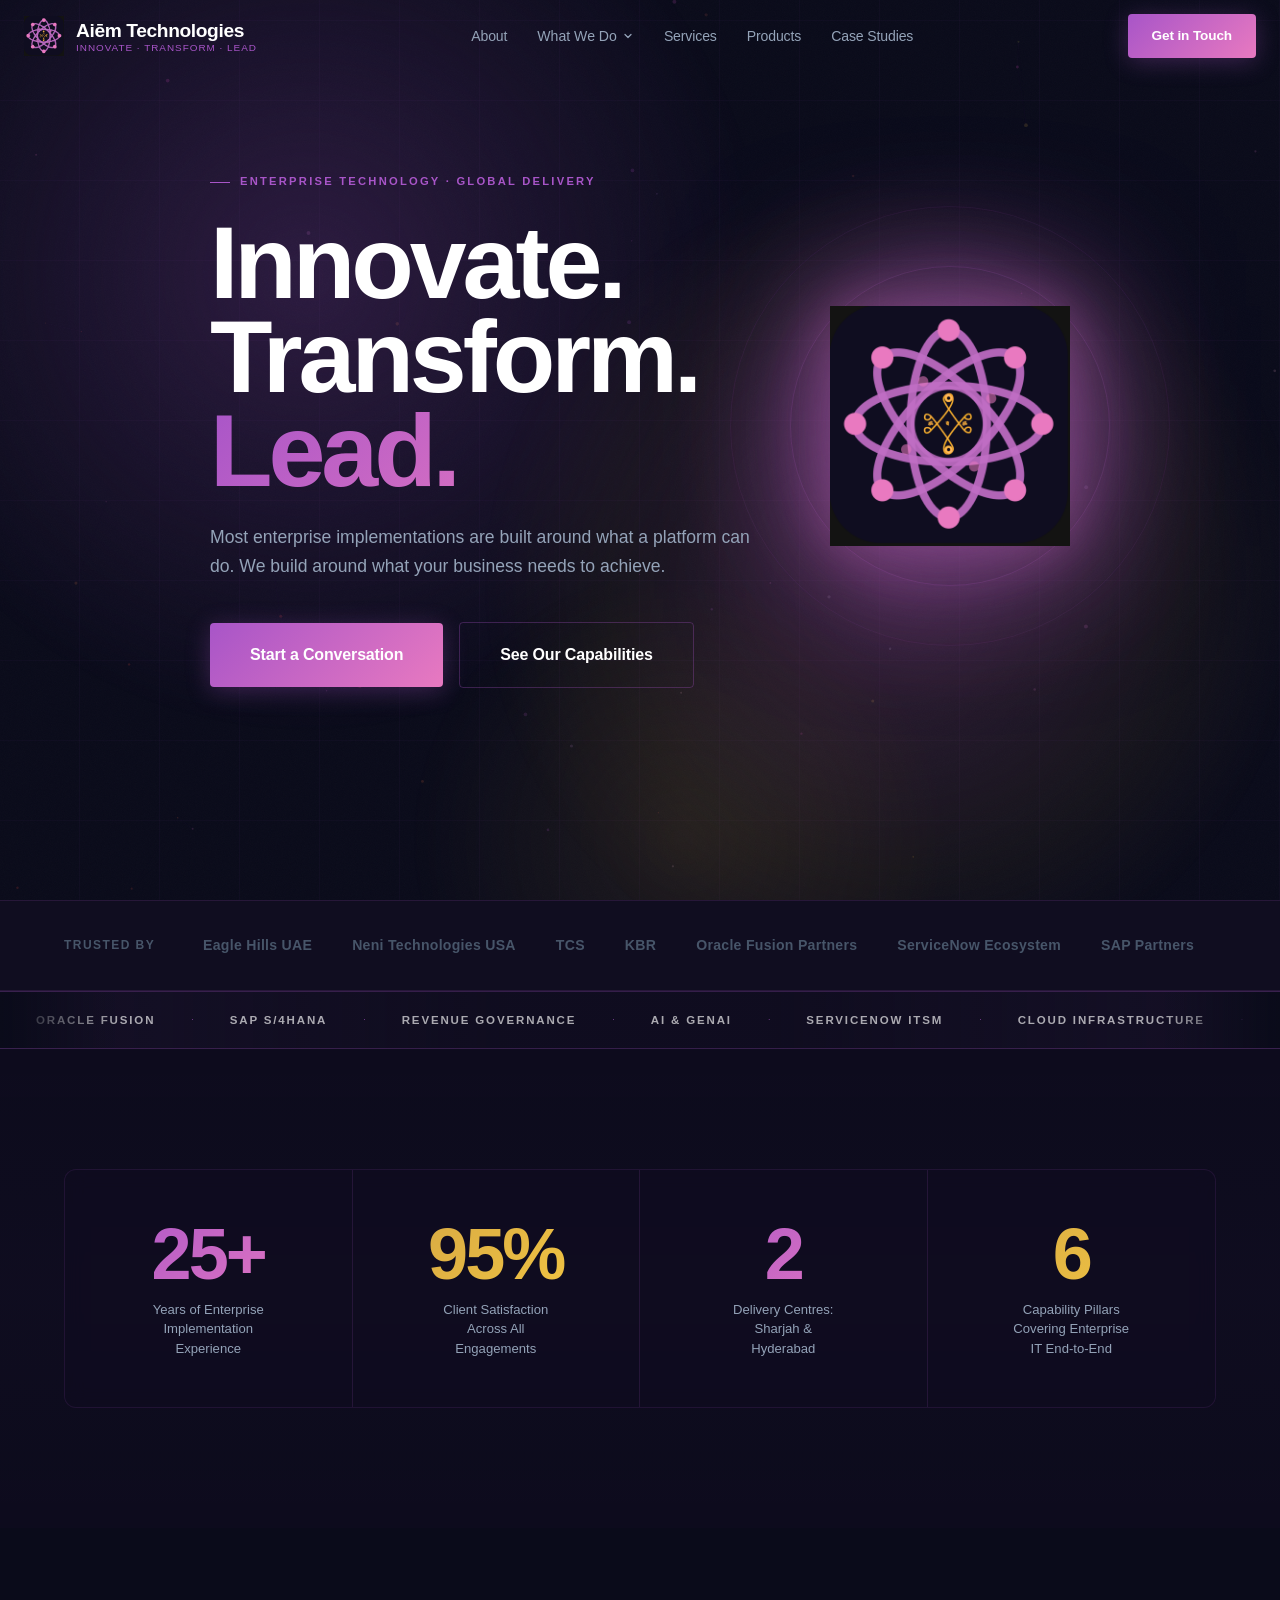
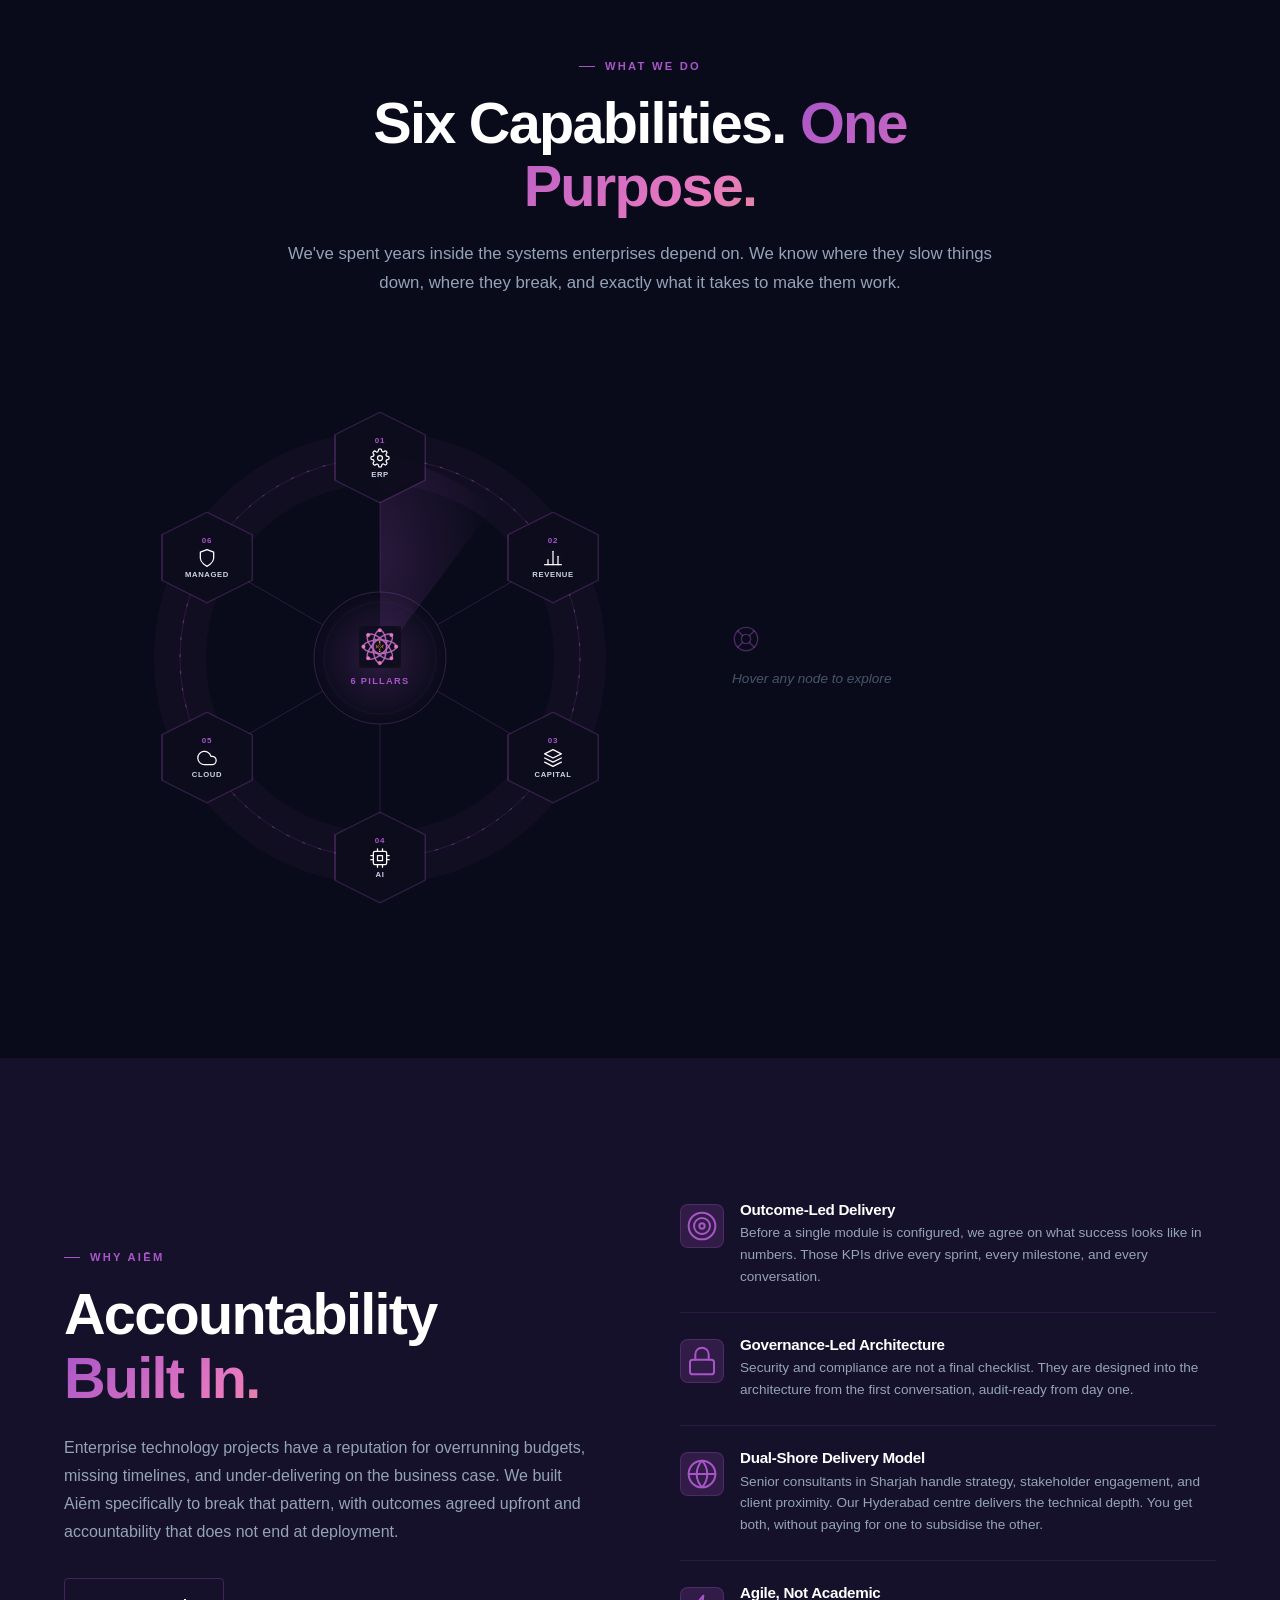
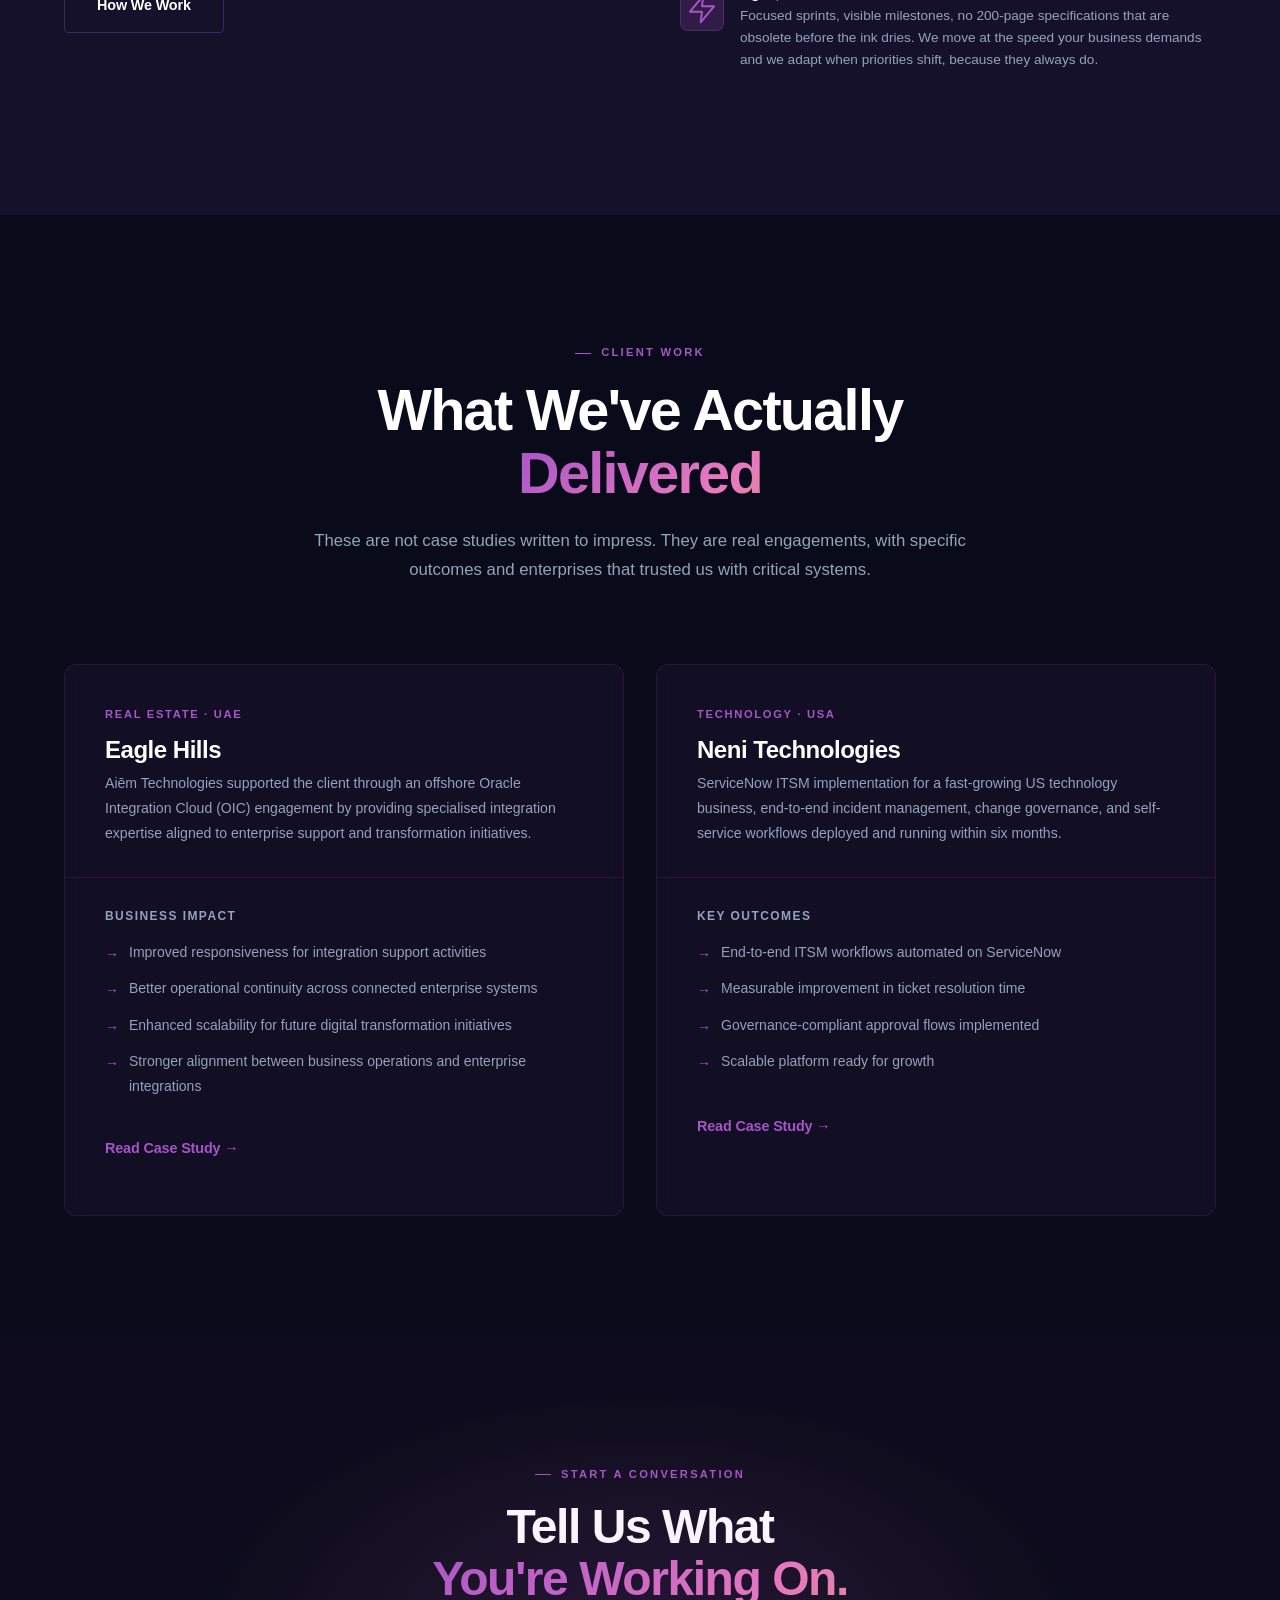
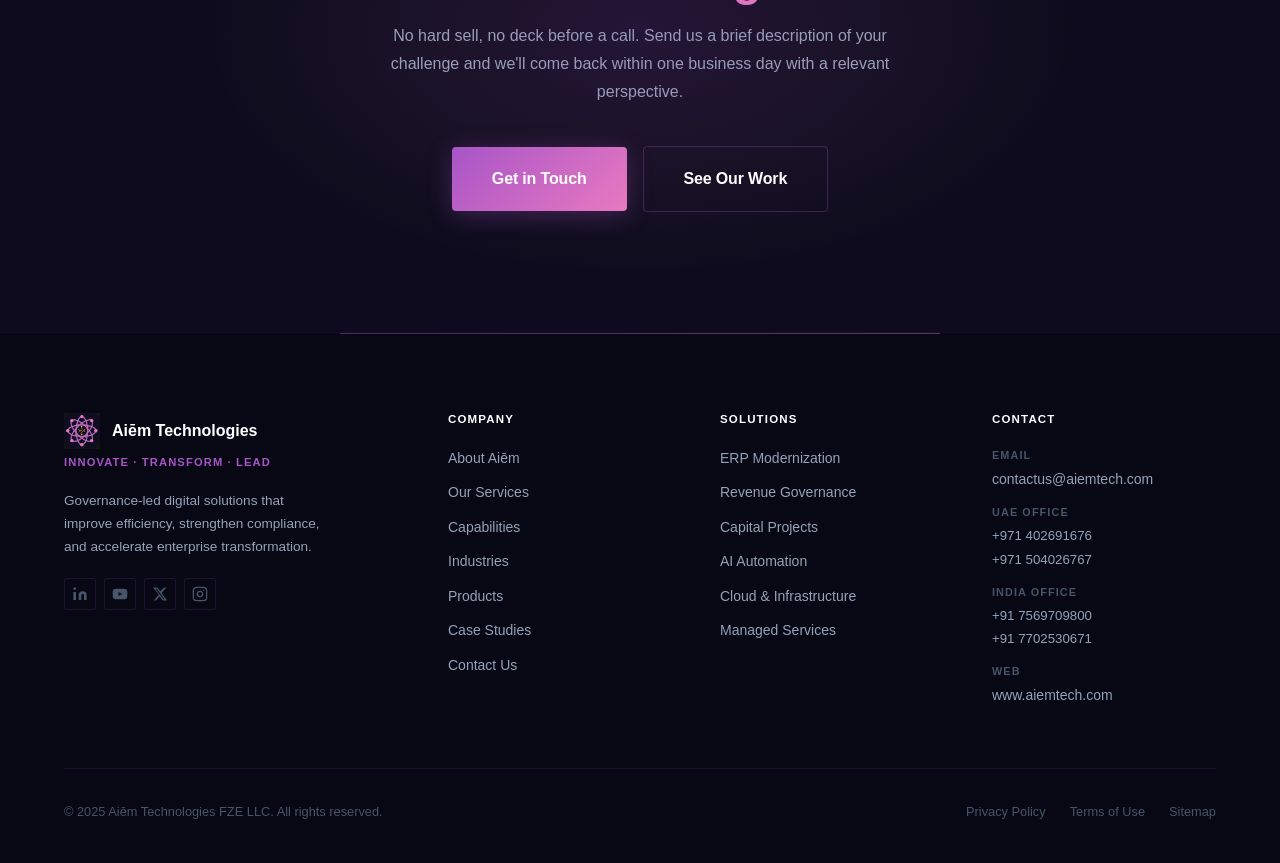
==== index.html @ cff170cf "Add TCS and KBR to Trusted By bar Co-Authored-By: Claude Sonnet 4.6 <noreply@anthropic.com>" ====
<!DOCTYPE html>
<html lang="en">
<head>
  <meta charset="UTF-8">
  <meta name="viewport" content="width=device-width, initial-scale=1.0">
  <meta http-equiv="X-Content-Type-Options" content="nosniff">
  <meta http-equiv="Content-Security-Policy" content="default-src 'self'; script-src 'self' 'unsafe-inline'; style-src 'self' 'unsafe-inline' https://fonts.googleapis.com; font-src 'self' https://fonts.gstatic.com; img-src 'self' data: https:; connect-src 'self' https://formspree.io; frame-ancestors 'none';">
  <meta http-equiv="Permissions-Policy" content="camera=(), microphone=(), geolocation=(), payment=()">
  <meta name="referrer" content="strict-origin-when-cross-origin">
  <title>Aiēm Technologies | Enterprise Digital Transformation</title>
  <meta name="description" content="Aiēm Technologies delivers governance-led digital transformation, ERP modernization, AI automation, cloud infrastructure, and revenue governance for enterprises in the UAE and beyond.">
  <meta name="keywords" content="digital transformation, ERP modernization, AI automation, enterprise solutions, Oracle, SAP, cloud infrastructure, UAE">
  <link rel="canonical" href="https://www.aiemtech.com/">

  <!-- Open Graph -->
  <meta property="og:type" content="website">
  <meta property="og:url" content="https://www.aiemtech.com/">
  <meta property="og:title" content="Aiēm Technologies, Enterprise Digital Transformation">
  <meta property="og:description" content="Governance-led digital solutions that improve efficiency, strengthen compliance, and accelerate enterprise transformation.">
  <meta property="og:image" content="https://www.aiemtech.com/assets/img/og-cover.png">

  <!-- Twitter Card -->
  <meta name="twitter:card" content="summary_large_image">
  <meta name="twitter:title" content="Aiēm Technologies, Enterprise Digital Transformation">
  <meta name="twitter:description" content="Governance-led digital solutions that improve efficiency, strengthen compliance, and accelerate enterprise transformation.">

  <!-- Fonts -->
  <link rel="preconnect" href="https://fonts.googleapis.com">
  <link rel="preconnect" href="https://fonts.gstatic.com" crossorigin>
  <link href="https://fonts.googleapis.com/css2?family=Inter:wght@300;400;500;600;700;800;900&display=swap" rel="stylesheet">

  <!-- Stylesheet -->
  <link rel="stylesheet" href="assets/css/main.css?v=5">

  <!-- JSON-LD -->
  <script type="application/ld+json">
  {
    "@context": "https://schema.org",
    "@type": "Organization",
    "name": "Aiēm Technologies FZE LLC",
    "url": "https://www.aiemtech.com",
    "logo": "https://www.aiemtech.com/assets/img/logo.png",
    "description": "Governance-led digital transformation consultancy specialising in ERP modernisation, AI automation, cloud infrastructure and revenue governance.",
    "email": "contactus@aiemtech.com",
    "telephone": ["+971402691676", "+917569709800"],
    "address": [
      {
        "@type": "PostalAddress",
        "addressRegion": "Sharjah",
        "addressCountry": "AE"
      },
      {
        "@type": "PostalAddress",
        "addressRegion": "Hyderabad",
        "addressCountry": "IN"
      }
    ],
    "sameAs": []
  }
  </script>
</head>
<body>
  <a href="#main" class="skip-link">Skip to main content</a>
  <canvas id="particles" aria-hidden="true"></canvas>
  <div id="navbar"></div>

  <main id="main">

    <!-- ======================================================
         HERO
    ====================================================== -->
    <section class="hero">
      <div class="container">
        <div class="hero-inner">
          <div class="hero-content">
            <span class="hero-eyebrow">Enterprise Technology · Global Delivery</span>
            <h1 class="hero-title">
              <span class="line">Innovate.</span>
              <span class="line">Transform.</span>
              <span class="line gradient-text">Lead.</span>
            </h1>
            <p class="hero-subtitle">
              Most enterprise implementations are built around what a platform can do. We build around what your business needs to achieve.
            </p>
            <div class="hero-actions">
              <a href="contact.html" class="btn btn-primary btn-lg">Start a Conversation</a>
              <a href="capabilities.html" class="btn btn-outline btn-lg">See Our Capabilities</a>
            </div>
          </div>
          <div class="hero-visual" aria-hidden="true">
            <img src="assets/img/logo.png" alt="" class="hero-logo-float" width="240" height="240">
          </div>
        </div>
      </div>
    </section>

    <!-- ======================================================
         TRUST BAR
    ====================================================== -->
    <div class="trust-bar">
      <div class="container">
        <div class="trust-bar-inner">
          <span class="trust-label">Trusted By</span>
          <div class="trust-items">
            <span class="trust-item">Eagle Hills UAE</span>
            <span class="trust-item">Neni Technologies USA</span>
            <span class="trust-item">TCS</span>
            <span class="trust-item">KBR</span>
            <span class="trust-item">Oracle Fusion Partners</span>
            <span class="trust-item">ServiceNow Ecosystem</span>
            <span class="trust-item">SAP Partners</span>
          </div>
        </div>
      </div>
    </div>

    <!-- ======================================================
         MARQUEE
    ====================================================== -->
    <div class="marquee-strip" aria-hidden="true">
      <div class="marquee-track">
        <span class="marquee-item">Oracle Fusion</span><span class="marquee-sep">·</span>
        <span class="marquee-item">SAP S/4HANA</span><span class="marquee-sep">·</span>
        <span class="marquee-item">Revenue Governance</span><span class="marquee-sep">·</span>
        <span class="marquee-item">AI &amp; GenAI</span><span class="marquee-sep">·</span>
        <span class="marquee-item">ServiceNow ITSM</span><span class="marquee-sep">·</span>
        <span class="marquee-item">Cloud Infrastructure</span><span class="marquee-sep">·</span>
        <span class="marquee-item">IFRS 15 Compliance</span><span class="marquee-sep">·</span>
        <span class="marquee-item">Capital Projects</span><span class="marquee-sep">·</span>
        <span class="marquee-item">Enterprise QA</span><span class="marquee-sep">·</span>
        <span class="marquee-item">IoT Integration</span><span class="marquee-sep">·</span>
        <span class="marquee-item">DevOps</span><span class="marquee-sep">·</span>
        <span class="marquee-item">Managed Services</span><span class="marquee-sep">·</span>
        <!-- duplicate set for seamless infinite loop -->
        <span class="marquee-item">Oracle Fusion</span><span class="marquee-sep">·</span>
        <span class="marquee-item">SAP S/4HANA</span><span class="marquee-sep">·</span>
        <span class="marquee-item">Revenue Governance</span><span class="marquee-sep">·</span>
        <span class="marquee-item">AI &amp; GenAI</span><span class="marquee-sep">·</span>
        <span class="marquee-item">ServiceNow ITSM</span><span class="marquee-sep">·</span>
        <span class="marquee-item">Cloud Infrastructure</span><span class="marquee-sep">·</span>
        <span class="marquee-item">IFRS 15 Compliance</span><span class="marquee-sep">·</span>
        <span class="marquee-item">Capital Projects</span><span class="marquee-sep">·</span>
        <span class="marquee-item">Enterprise QA</span><span class="marquee-sep">·</span>
        <span class="marquee-item">IoT Integration</span><span class="marquee-sep">·</span>
        <span class="marquee-item">DevOps</span><span class="marquee-sep">·</span>
        <span class="marquee-item">Managed Services</span><span class="marquee-sep">·</span>
      </div>
    </div>

    <!-- ======================================================
         STATS
    ====================================================== -->
    <section class="section-alt">
      <div class="container">
        <div class="stats-row reveal">
          <div class="stat-item">
            <span class="stat-number" data-count="25" data-suffix="+">25+</span>
            <p class="stat-label">Years of Enterprise Implementation Experience</p>
          </div>
          <div class="stat-item gold">
            <span class="stat-number" data-count="95" data-suffix="%">95%</span>
            <p class="stat-label">Client Satisfaction Across All Engagements</p>
          </div>
          <div class="stat-item">
            <span class="stat-number" data-count="2">2</span>
            <p class="stat-label">Delivery Centres: Sharjah &amp; Hyderabad</p>
          </div>
          <div class="stat-item gold">
            <span class="stat-number" data-count="6">6</span>
            <p class="stat-label">Capability Pillars Covering Enterprise IT End-to-End</p>
          </div>
        </div>
      </div>
    </section>

    <!-- ======================================================
         WHAT WE DO — ORBITAL NEXUS
    ====================================================== -->
    <section class="cap-section">
      <div class="container-wide">
        <div class="section-header reveal">
          <span class="eyebrow">What We Do</span>
          <h2>Six Capabilities. <span class="gradient-text">One Purpose.</span></h2>
          <p>We've spent years inside the systems enterprises depend on. We know where they slow things down, where they break, and exactly what it takes to make them work.</p>
        </div>

        <!-- DESKTOP: Orbital Nexus -->
        <div class="cap-nexus" role="group" aria-label="Six capability pillars — hover to explore">

          <!-- LEFT: Animated ring -->
          <div class="cap-ring" id="capRing">

            <!-- SVG: rings, spokes, radar, dots -->
            <svg class="cap-ring-svg" viewBox="0 0 560 560" xmlns="http://www.w3.org/2000/svg" aria-hidden="true">
              <defs>
                <radialGradient id="cHubGlow" cx="50%" cy="50%" r="50%">
                  <stop offset="0%"   stop-color="rgba(168,85,200,0.22)"/>
                  <stop offset="100%" stop-color="rgba(168,85,200,0)"/>
                </radialGradient>
                <radialGradient id="cSweepGrad" cx="0%" cy="50%" r="100%" gradientUnits="objectBoundingBox">
                  <stop offset="0%"   stop-color="rgba(168,85,200,0.28)"/>
                  <stop offset="100%" stop-color="rgba(168,85,200,0)"/>
                </radialGradient>
                <clipPath id="cOrbitClip">
                  <circle cx="280" cy="280" r="201"/>
                </clipPath>
              </defs>

              <!-- Ambient glow halo -->
              <circle cx="280" cy="280" r="200" fill="none" stroke="rgba(168,85,200,0.05)" stroke-width="52"/>

              <!-- Main orbit ring -->
              <circle cx="280" cy="280" r="200" fill="none" stroke="rgba(168,85,200,0.16)" stroke-width="1"/>

              <!-- Dashed ring (slow spin) -->
              <circle class="cap-dash-ring" cx="280" cy="280" r="200" fill="none"
                      stroke="rgba(168,85,200,0.5)" stroke-width="1" stroke-dasharray="3 14"/>

              <!-- Radar sweep beam -->
              <g class="cap-radar-sweep" clip-path="url(#cOrbitClip)">
                <path d="M280,280 L280,80 A200,200 0 0,1 393,130 Z" fill="url(#cSweepGrad)" opacity="0.7"/>
              </g>

              <!-- Inner hub glow fill + rings -->
              <circle cx="280" cy="280" r="66" fill="url(#cHubGlow)"/>
              <circle cx="280" cy="280" r="66" fill="none" stroke="rgba(168,85,200,0.28)" stroke-width="1"/>
              <circle cx="280" cy="280" r="56" fill="none" stroke="rgba(168,85,200,0.08)" stroke-width="1"/>

              <!-- 6 Spokes (drawn in on scroll) -->
              <line class="cap-spoke" id="csp0" x1="280" y1="214" x2="280" y2="86"  stroke="rgba(168,85,200,0.22)" stroke-width="1" stroke-dasharray="135" stroke-dashoffset="135"/>
              <line class="cap-spoke" id="csp1" x1="337" y1="247" x2="451" y2="181" stroke="rgba(168,85,200,0.22)" stroke-width="1" stroke-dasharray="135" stroke-dashoffset="135"/>
              <line class="cap-spoke" id="csp2" x1="337" y1="313" x2="451" y2="379" stroke="rgba(168,85,200,0.22)" stroke-width="1" stroke-dasharray="135" stroke-dashoffset="135"/>
              <line class="cap-spoke" id="csp3" x1="280" y1="346" x2="280" y2="474" stroke="rgba(168,85,200,0.22)" stroke-width="1" stroke-dasharray="135" stroke-dashoffset="135"/>
              <line class="cap-spoke" id="csp4" x1="223" y1="313" x2="109" y2="379" stroke="rgba(168,85,200,0.22)" stroke-width="1" stroke-dasharray="135" stroke-dashoffset="135"/>
              <line class="cap-spoke" id="csp5" x1="223" y1="247" x2="109" y2="181" stroke="rgba(168,85,200,0.22)" stroke-width="1" stroke-dasharray="135" stroke-dashoffset="135"/>

              <!-- Pulse dots at node positions -->
              <circle class="cap-rdot" cx="280" cy="80"  r="3.5" fill="rgba(168,85,200,0.7)"/>
              <circle class="cap-rdot" cx="453" cy="180" r="3.5" fill="rgba(168,85,200,0.7)" style="animation-delay:0.5s"/>
              <circle class="cap-rdot" cx="453" cy="380" r="3.5" fill="rgba(168,85,200,0.7)" style="animation-delay:1.0s"/>
              <circle class="cap-rdot" cx="280" cy="480" r="3.5" fill="rgba(168,85,200,0.7)" style="animation-delay:1.5s"/>
              <circle class="cap-rdot" cx="107" cy="380" r="3.5" fill="rgba(168,85,200,0.7)" style="animation-delay:2.0s"/>
              <circle class="cap-rdot" cx="107" cy="180" r="3.5" fill="rgba(168,85,200,0.7)" style="animation-delay:2.5s"/>
            </svg>

            <!-- Center Hub -->
            <div class="cap-hub" id="capHub">
              <div class="cap-hub-default">
                <img src="assets/img/logo.png" alt="" width="42" height="42" aria-hidden="true">
                <span class="cap-hub-label">6 Pillars</span>
              </div>
              <div class="cap-hub-active">
                <span class="cap-hub-num" id="capHubNum"></span>
                <span class="cap-hub-short" id="capHubShort"></span>
              </div>
            </div>

            <!-- Node 0: top — ERP -->
            <button class="cap-node" data-i="0" style="left:280px;top:80px;transition-delay:.30s" aria-label="ERP Modernization">
              <div class="cap-node-border"></div>
              <div class="cap-node-fill">
                <span class="cap-node-num">01</span>
                <span class="cap-node-icon" aria-hidden="true"><svg width="20" height="20" viewBox="0 0 24 24" fill="none" stroke="currentColor" stroke-width="1.5" stroke-linecap="round" stroke-linejoin="round"><circle cx="12" cy="12" r="3"/><path d="M19.4 15a1.65 1.65 0 0 0 .33 1.82l.06.06a2 2 0 0 1-2.83 2.83l-.06-.06a1.65 1.65 0 0 0-1.82-.33 1.65 1.65 0 0 0-1 1.51V21a2 2 0 0 1-4 0v-.09A1.65 1.65 0 0 0 9 19.4a1.65 1.65 0 0 0-1.82.33l-.06.06a2 2 0 0 1-2.83-2.83l.06-.06A1.65 1.65 0 0 0 4.68 15a1.65 1.65 0 0 0-1.51-1H3a2 2 0 0 1 0-4h.09A1.65 1.65 0 0 0 4.6 9a1.65 1.65 0 0 0-.33-1.82l-.06-.06a2 2 0 0 1 2.83-2.83l.06.06A1.65 1.65 0 0 0 9 4.68a1.65 1.65 0 0 0 1-1.51V3a2 2 0 0 1 4 0v.09a1.65 1.65 0 0 0 1 1.51 1.65 1.65 0 0 0 1.82-.33l.06-.06a2 2 0 0 1 2.83 2.83l-.06.06A1.65 1.65 0 0 0 19.4 9a1.65 1.65 0 0 0 1.51 1H21a2 2 0 0 1 0 4h-.09a1.65 1.65 0 0 0-1.51 1z"/></svg></span>
                <span class="cap-node-lbl">ERP</span>
              </div>
            </button>

            <!-- Node 1: top-right — Revenue -->
            <button class="cap-node" data-i="1" style="left:453px;top:180px;transition-delay:.45s" aria-label="Revenue and Financial Governance">
              <div class="cap-node-border"></div>
              <div class="cap-node-fill">
                <span class="cap-node-num">02</span>
                <span class="cap-node-icon" aria-hidden="true"><svg width="20" height="20" viewBox="0 0 24 24" fill="none" stroke="currentColor" stroke-width="1.5" stroke-linecap="round" stroke-linejoin="round"><line x1="18" y1="20" x2="18" y2="10"/><line x1="12" y1="20" x2="12" y2="4"/><line x1="6" y1="20" x2="6" y2="14"/><line x1="2" y1="20" x2="22" y2="20"/></svg></span>
                <span class="cap-node-lbl">Revenue</span>
              </div>
            </button>

            <!-- Node 2: bottom-right — Capital -->
            <button class="cap-node" data-i="2" style="left:453px;top:380px;transition-delay:.60s" aria-label="Capital Project Systems">
              <div class="cap-node-border"></div>
              <div class="cap-node-fill">
                <span class="cap-node-num">03</span>
                <span class="cap-node-icon" aria-hidden="true"><svg width="20" height="20" viewBox="0 0 24 24" fill="none" stroke="currentColor" stroke-width="1.5" stroke-linecap="round" stroke-linejoin="round"><polygon points="12 2 2 7 12 12 22 7 12 2"/><polyline points="2 17 12 22 22 17"/><polyline points="2 12 12 17 22 12"/></svg></span>
                <span class="cap-node-lbl">Capital</span>
              </div>
            </button>

            <!-- Node 3: bottom — AI -->
            <button class="cap-node" data-i="3" style="left:280px;top:480px;transition-delay:.75s" aria-label="AI and Intelligent Automation">
              <div class="cap-node-border"></div>
              <div class="cap-node-fill">
                <span class="cap-node-num">04</span>
                <span class="cap-node-icon" aria-hidden="true"><svg width="20" height="20" viewBox="0 0 24 24" fill="none" stroke="currentColor" stroke-width="1.5" stroke-linecap="round" stroke-linejoin="round"><rect x="4" y="4" width="16" height="16" rx="2"/><rect x="9" y="9" width="6" height="6"/><line x1="9" y1="1" x2="9" y2="4"/><line x1="15" y1="1" x2="15" y2="4"/><line x1="9" y1="20" x2="9" y2="23"/><line x1="15" y1="20" x2="15" y2="23"/><line x1="20" y1="9" x2="23" y2="9"/><line x1="20" y1="14" x2="23" y2="14"/><line x1="1" y1="9" x2="4" y2="9"/><line x1="1" y1="14" x2="4" y2="14"/></svg></span>
                <span class="cap-node-lbl">AI</span>
              </div>
            </button>

            <!-- Node 4: bottom-left — Cloud -->
            <button class="cap-node" data-i="4" style="left:107px;top:380px;transition-delay:.90s" aria-label="Cloud and Infrastructure">
              <div class="cap-node-border"></div>
              <div class="cap-node-fill">
                <span class="cap-node-num">05</span>
                <span class="cap-node-icon" aria-hidden="true"><svg width="20" height="20" viewBox="0 0 24 24" fill="none" stroke="currentColor" stroke-width="1.5" stroke-linecap="round" stroke-linejoin="round"><path d="M18 10h-1.26A8 8 0 1 0 9 20h9a5 5 0 0 0 0-10z"/></svg></span>
                <span class="cap-node-lbl">Cloud</span>
              </div>
            </button>

            <!-- Node 5: top-left — Managed -->
            <button class="cap-node" data-i="5" style="left:107px;top:180px;transition-delay:1.05s" aria-label="Managed Services and Support">
              <div class="cap-node-border"></div>
              <div class="cap-node-fill">
                <span class="cap-node-num">06</span>
                <span class="cap-node-icon" aria-hidden="true"><svg width="20" height="20" viewBox="0 0 24 24" fill="none" stroke="currentColor" stroke-width="1.5" stroke-linecap="round" stroke-linejoin="round"><path d="M12 22s8-4 8-10V5l-8-3-8 3v7c0 6 8 10 8 10z"/></svg></span>
                <span class="cap-node-lbl">Managed</span>
              </div>
            </button>
          </div><!-- /cap-ring -->

          <!-- RIGHT: Detail panel -->
          <div class="cap-panel" id="capPanel">
            <div class="cap-panel-hint" id="capPanelHint">
              <svg width="28" height="28" viewBox="0 0 24 24" fill="none" stroke="rgba(168,85,200,0.4)" stroke-width="1.2" stroke-linecap="round" stroke-linejoin="round" aria-hidden="true"><circle cx="12" cy="12" r="10"/><circle cx="12" cy="12" r="4"/><line x1="4.93" y1="4.93" x2="9.17" y2="9.17"/><line x1="14.83" y1="14.83" x2="19.07" y2="19.07"/><line x1="14.83" y1="9.17" x2="19.07" y2="4.93"/><line x1="4.93" y1="19.07" x2="9.17" y2="14.83"/></svg>
              <p>Hover any node to explore</p>
            </div>
            <div class="cap-panel-content" id="capPanelContent">
              <span class="cap-panel-tag" id="cpTag"></span>
              <h3 class="cap-panel-title" id="cpTitle"></h3>
              <p class="cap-panel-desc" id="cpDesc"></p>
              <a class="cap-panel-link btn btn-outline" id="cpLink" href="#">Explore capability →</a>
            </div>
          </div>

        </div><!-- /cap-nexus -->

        <!-- MOBILE: Clean card grid -->
        <div class="cap-mobile-grid">
          <a href="capabilities.html#erp" class="cap-mc"><span class="cap-mc-num">01</span><span class="cap-mc-icon" aria-hidden="true"><svg width="20" height="20" viewBox="0 0 24 24" fill="none" stroke="currentColor" stroke-width="1.5" stroke-linecap="round" stroke-linejoin="round"><circle cx="12" cy="12" r="3"/><path d="M19.4 15a1.65 1.65 0 0 0 .33 1.82l.06.06a2 2 0 0 1-2.83 2.83l-.06-.06a1.65 1.65 0 0 0-1.82-.33 1.65 1.65 0 0 0-1 1.51V21a2 2 0 0 1-4 0v-.09A1.65 1.65 0 0 0 9 19.4a1.65 1.65 0 0 0-1.82.33l-.06.06a2 2 0 0 1-2.83-2.83l.06-.06A1.65 1.65 0 0 0 4.68 15a1.65 1.65 0 0 0-1.51-1H3a2 2 0 0 1 0-4h.09A1.65 1.65 0 0 0 4.6 9a1.65 1.65 0 0 0-.33-1.82l-.06-.06a2 2 0 0 1 2.83-2.83l.06.06A1.65 1.65 0 0 0 9 4.68a1.65 1.65 0 0 0 1-1.51V3a2 2 0 0 1 4 0v.09a1.65 1.65 0 0 0 1 1.51 1.65 1.65 0 0 0 1.82-.33l.06-.06a2 2 0 0 1 2.83 2.83l-.06.06A1.65 1.65 0 0 0 19.4 9a1.65 1.65 0 0 0 1.51 1H21a2 2 0 0 1 0 4h-.09a1.65 1.65 0 0 0-1.51 1z"/></svg></span><strong>ERP Modernization</strong></a>
          <a href="capabilities.html#revenue" class="cap-mc"><span class="cap-mc-num">02</span><span class="cap-mc-icon" aria-hidden="true"><svg width="20" height="20" viewBox="0 0 24 24" fill="none" stroke="currentColor" stroke-width="1.5" stroke-linecap="round" stroke-linejoin="round"><line x1="18" y1="20" x2="18" y2="10"/><line x1="12" y1="20" x2="12" y2="4"/><line x1="6" y1="20" x2="6" y2="14"/><line x1="2" y1="20" x2="22" y2="20"/></svg></span><strong>Revenue &amp; Financial Governance</strong></a>
          <a href="capabilities.html#capital" class="cap-mc"><span class="cap-mc-num">03</span><span class="cap-mc-icon" aria-hidden="true"><svg width="20" height="20" viewBox="0 0 24 24" fill="none" stroke="currentColor" stroke-width="1.5" stroke-linecap="round" stroke-linejoin="round"><polygon points="12 2 2 7 12 12 22 7 12 2"/><polyline points="2 17 12 22 22 17"/><polyline points="2 12 12 17 22 12"/></svg></span><strong>Capital Project Systems</strong></a>
          <a href="capabilities.html#ai" class="cap-mc"><span class="cap-mc-num">04</span><span class="cap-mc-icon" aria-hidden="true"><svg width="20" height="20" viewBox="0 0 24 24" fill="none" stroke="currentColor" stroke-width="1.5" stroke-linecap="round" stroke-linejoin="round"><rect x="4" y="4" width="16" height="16" rx="2"/><rect x="9" y="9" width="6" height="6"/><line x1="9" y1="1" x2="9" y2="4"/><line x1="15" y1="1" x2="15" y2="4"/><line x1="9" y1="20" x2="9" y2="23"/><line x1="15" y1="20" x2="15" y2="23"/><line x1="20" y1="9" x2="23" y2="9"/><line x1="20" y1="14" x2="23" y2="14"/><line x1="1" y1="9" x2="4" y2="9"/><line x1="1" y1="14" x2="4" y2="14"/></svg></span><strong>AI &amp; Intelligent Automation</strong></a>
          <a href="capabilities.html#cloud" class="cap-mc"><span class="cap-mc-num">05</span><span class="cap-mc-icon" aria-hidden="true"><svg width="20" height="20" viewBox="0 0 24 24" fill="none" stroke="currentColor" stroke-width="1.5" stroke-linecap="round" stroke-linejoin="round"><path d="M18 10h-1.26A8 8 0 1 0 9 20h9a5 5 0 0 0 0-10z"/></svg></span><strong>Cloud &amp; Infrastructure</strong></a>
          <a href="capabilities.html#managed" class="cap-mc"><span class="cap-mc-num">06</span><span class="cap-mc-icon" aria-hidden="true"><svg width="20" height="20" viewBox="0 0 24 24" fill="none" stroke="currentColor" stroke-width="1.5" stroke-linecap="round" stroke-linejoin="round"><path d="M12 22s8-4 8-10V5l-8-3-8 3v7c0 6 8 10 8 10z"/></svg></span><strong>Managed Services &amp; Support</strong></a>
        </div>

      </div>
    </section>

    <!-- ======================================================
         WHY AIEM
    ====================================================== -->
    <section class="section-alt2">
      <div class="container">
        <div style="display:grid;grid-template-columns:1fr 1fr;gap:80px;align-items:center;">
          <div class="reveal-left">
            <span class="eyebrow">Why Aiēm</span>
            <h2>Accountability<br><span class="gradient-text">Built In.</span></h2>
            <p class="mt-24">Enterprise technology projects have a reputation for overrunning budgets, missing timelines, and under-delivering on the business case. We built Aiēm specifically to break that pattern, with outcomes agreed upfront and accountability that does not end at deployment.</p>
            <a href="about.html" class="btn btn-outline mt-32">How We Work</a>
          </div>
          <div class="diff-list reveal-right">
            <div class="diff-item">
              <div class="diff-icon" style="color:var(--color-orchid);"><svg width="32" height="32" viewBox="0 0 24 24" fill="none" stroke="currentColor" stroke-width="1.5" stroke-linecap="round" stroke-linejoin="round" aria-hidden="true"><circle cx="12" cy="12" r="10"/><circle cx="12" cy="12" r="6"/><circle cx="12" cy="12" r="2"/></svg></div>
              <div>
                <h4>Outcome-Led Delivery</h4>
                <p>Before a single module is configured, we agree on what success looks like in numbers. Those KPIs drive every sprint, every milestone, and every conversation.</p>
              </div>
            </div>
            <div class="diff-item">
              <div class="diff-icon" style="color:var(--color-orchid);"><svg width="32" height="32" viewBox="0 0 24 24" fill="none" stroke="currentColor" stroke-width="1.5" stroke-linecap="round" stroke-linejoin="round" aria-hidden="true"><rect x="3" y="11" width="18" height="11" rx="2" ry="2"/><path d="M7 11V7a5 5 0 0 1 10 0v4"/></svg></div>
              <div>
                <h4>Governance-Led Architecture</h4>
                <p>Security and compliance are not a final checklist. They are designed into the architecture from the first conversation, audit-ready from day one.</p>
              </div>
            </div>
            <div class="diff-item">
              <div class="diff-icon" style="color:var(--color-orchid);"><svg width="32" height="32" viewBox="0 0 24 24" fill="none" stroke="currentColor" stroke-width="1.5" stroke-linecap="round" stroke-linejoin="round" aria-hidden="true"><circle cx="12" cy="12" r="10"/><line x1="2" y1="12" x2="22" y2="12"/><path d="M12 2a15.3 15.3 0 0 1 4 10 15.3 15.3 0 0 1-4 10 15.3 15.3 0 0 1-4-10 15.3 15.3 0 0 1 4-10z"/></svg></div>
              <div>
                <h4>Dual-Shore Delivery Model</h4>
                <p>Senior consultants in Sharjah handle strategy, stakeholder engagement, and client proximity. Our Hyderabad centre delivers the technical depth. You get both, without paying for one to subsidise the other.</p>
              </div>
            </div>
            <div class="diff-item">
              <div class="diff-icon" style="color:var(--color-orchid);"><svg width="32" height="32" viewBox="0 0 24 24" fill="none" stroke="currentColor" stroke-width="1.5" stroke-linecap="round" stroke-linejoin="round" aria-hidden="true"><polygon points="13 2 3 14 12 14 11 22 21 10 12 10 13 2"/></svg></div>
              <div>
                <h4>Agile, Not Academic</h4>
                <p>Focused sprints, visible milestones, no 200-page specifications that are obsolete before the ink dries. We move at the speed your business demands and we adapt when priorities shift, because they always do.</p>
              </div>
            </div>
          </div>
        </div>
      </div>
    </section>

    <!-- ======================================================
         CASE STUDIES PREVIEW
    ====================================================== -->
    <section>
      <div class="container">
        <div class="section-header reveal">
          <span class="eyebrow">Client Work</span>
          <h2>What We've Actually <span class="gradient-text">Delivered</span></h2>
          <p>These are not case studies written to impress. They are real engagements, with specific outcomes and enterprises that trusted us with critical systems.</p>
        </div>

        <div class="grid-2">
          <div class="case-card reveal-left">
            <div class="case-card-header">
              <span class="case-category">Real Estate · UAE</span>
              <h3>Eagle Hills</h3>
              <p>Aiēm Technologies supported the client through an offshore Oracle Integration Cloud (OIC) engagement by providing specialised integration expertise aligned to enterprise support and transformation initiatives.</p>
            </div>
            <div class="case-card-body">
              <div class="case-outcomes">
                <h4>Business Impact</h4>
                <ul>
                  <li>Improved responsiveness for integration support activities</li>
                  <li>Better operational continuity across connected enterprise systems</li>
                  <li>Enhanced scalability for future digital transformation initiatives</li>
                  <li>Stronger alignment between business operations and enterprise integrations</li>
                </ul>
              </div>
              <a href="case-studies.html" class="btn btn-ghost mt-24">Read Case Study →</a>
            </div>
          </div>

          <div class="case-card reveal-right">
            <div class="case-card-header">
              <span class="case-category">Technology · USA</span>
              <h3>Neni Technologies</h3>
              <p>ServiceNow ITSM implementation for a fast-growing US technology business, end-to-end incident management, change governance, and self-service workflows deployed and running within six months.</p>
            </div>
            <div class="case-card-body">
              <div class="case-outcomes">
                <h4>Key Outcomes</h4>
                <ul>
                  <li>End-to-end ITSM workflows automated on ServiceNow</li>
                  <li>Measurable improvement in ticket resolution time</li>
                  <li>Governance-compliant approval flows implemented</li>
                  <li>Scalable platform ready for growth</li>
                </ul>
              </div>
              <a href="case-studies.html" class="btn btn-ghost mt-24">Read Case Study →</a>
            </div>
          </div>
        </div>
      </div>
    </section>

    <!-- ======================================================
         CTA
    ====================================================== -->
    <section class="cta-section section-alt">
      <div class="container">
        <span class="eyebrow reveal">Start a Conversation</span>
        <h2 class="reveal delay-1">Tell Us What<br><span class="gradient-text">You're Working On.</span></h2>
        <p class="reveal delay-2">No hard sell, no deck before a call. Send us a brief description of your challenge and we'll come back within one business day with a relevant perspective.</p>
        <div class="cta-actions reveal delay-3">
          <a href="contact.html" class="btn btn-primary btn-lg">Get in Touch</a>
          <a href="case-studies.html" class="btn btn-outline btn-lg">See Our Work</a>
        </div>
      </div>
    </section>

  </main>

  <div id="footer"></div>
  <script src="assets/js/main.js?v=4"></script>
</body>
</html>
---- assets/css/main.css ----
/* ==========================================================================
   AIĒM TECHNOLOGIES — MAIN STYLESHEET
   Version: 2.0 | Brand: Orchid/Pink/Gold on Deep Dark
   ========================================================================== */

/* --------------------------------------------------------------------------
   1. CSS CUSTOM PROPERTIES
   -------------------------------------------------------------------------- */
:root {
  --color-bg:        #0a0b1a;
  --color-bg2:       #100d20;
  --color-bg3:       #16112a;
  --color-orchid:    #a855c8;
  --color-pink:      #e879c0;
  --color-gold:      #d4a644;
  --color-gold-light:#f5c842;
  --color-white:     #ffffff;
  --color-gray:      #94a3b8;
  --color-gray-light:#cbd5e1;
  --color-dark-gray: #475569;
  --color-border:    rgba(168, 85, 200, 0.15);
  --color-border-hover: rgba(168, 85, 200, 0.40);
  --color-glass:     rgba(255, 255, 255, 0.03);

  --gradient-primary: linear-gradient(135deg, #a855c8, #e879c0);
  --gradient-gold:    linear-gradient(135deg, #d4a644, #f5c842);
  --gradient-subtle:  linear-gradient(135deg, rgba(168,85,200,0.12), rgba(232,121,192,0.06));

  --nav-height:      72px;
  --section-padding: 120px;
  --radius-sm:       2px;
  --radius-md:       4px;
  --radius-lg:       8px;
  --transition:      0.3s cubic-bezier(0.4, 0, 0.2, 1);
}

/* --------------------------------------------------------------------------
   2. RESET & BASE
   -------------------------------------------------------------------------- */
*, *::before, *::after {
  box-sizing: border-box;
  margin: 0;
  padding: 0;
}

html {
  scroll-behavior: smooth;
  -webkit-text-size-adjust: 100%;
}

body {
  background-color: var(--color-bg);
  color: var(--color-gray);
  font-family: 'Inter', -apple-system, BlinkMacSystemFont, 'Segoe UI', sans-serif;
  font-size: 1rem;
  line-height: 1.75;
  -webkit-font-smoothing: antialiased;
  -moz-osx-font-smoothing: grayscale;
  overflow-x: hidden;
}

img, svg { display: block; max-width: 100%; }
a { color: inherit; text-decoration: none; }
ul, ol { list-style: none; }
button { cursor: pointer; font-family: inherit; border: none; background: none; }
input, textarea, select { font-family: inherit; }

/* Skip to content */
.skip-link {
  position: absolute;
  top: -100px;
  left: 16px;
  z-index: 9999;
  padding: 12px 24px;
  background: var(--color-orchid);
  color: var(--color-white);
  font-size: 0.875rem;
  font-weight: 600;
  border-radius: var(--radius-md);
  transition: top 0.2s;
}
.skip-link:focus { top: 16px; }

/* --------------------------------------------------------------------------
   3. PARTICLES CANVAS
   -------------------------------------------------------------------------- */
#particles {
  position: fixed;
  inset: 0;
  pointer-events: none;
  z-index: 0;
  opacity: 0.65;
}

/* --------------------------------------------------------------------------
   3b. GLOBAL GRID OVERLAY (injected by JS on every page)
   -------------------------------------------------------------------------- */
.site-grid {
  position: fixed;
  inset: 0;
  pointer-events: none;
  z-index: 0;
  background:
    repeating-linear-gradient(
      0deg,
      transparent,
      transparent 59px,
      rgba(168, 85, 200, 0.04) 59px,
      rgba(168, 85, 200, 0.04) 60px
    ),
    repeating-linear-gradient(
      90deg,
      transparent,
      transparent 59px,
      rgba(168, 85, 200, 0.04) 59px,
      rgba(168, 85, 200, 0.04) 60px
    );
}

/* --------------------------------------------------------------------------
   4. TYPOGRAPHY
   -------------------------------------------------------------------------- */
h1, h2, h3, h4, h5, h6 {
  color: var(--color-white);
  font-weight: 800;
  line-height: 1.1;
  letter-spacing: -0.02em;
}

h1 {
  font-size: clamp(3rem, 6vw, 5.5rem);
  font-weight: 900;
  letter-spacing: -0.03em;
}

h2 {
  font-size: clamp(2rem, 4vw, 3.5rem);
  font-weight: 800;
}

h3 {
  font-size: 1.4rem;
  font-weight: 700;
  letter-spacing: -0.01em;
}

h4 {
  font-size: 1.1rem;
  font-weight: 700;
}

h5 {
  font-size: 0.75rem;
  font-weight: 700;
  letter-spacing: 0.1em;
  text-transform: uppercase;
}

p {
  color: var(--color-gray);
  line-height: 1.75;
}

.gradient-text {
  background: var(--gradient-primary);
  -webkit-background-clip: text;
  -webkit-text-fill-color: transparent;
  background-clip: text;
}

.gradient-text-gold {
  background: var(--gradient-gold);
  -webkit-background-clip: text;
  -webkit-text-fill-color: transparent;
  background-clip: text;
}

.text-white   { color: var(--color-white); }
.text-orchid  { color: var(--color-orchid); }
.text-pink    { color: var(--color-pink); }
.text-gold    { color: var(--color-gold); }
.text-gray    { color: var(--color-gray); }
.text-center  { text-align: center; }
.text-small   { font-size: 0.875rem; }

/* --------------------------------------------------------------------------
   5. LAYOUT
   -------------------------------------------------------------------------- */
.container {
  max-width: 1200px;
  margin-left: auto;
  margin-right: auto;
  padding-left: 24px;
  padding-right: 24px;
}

.container-wide {
  max-width: 1440px;
  margin-left: auto;
  margin-right: auto;
  padding-left: 24px;
  padding-right: 24px;
}

section {
  padding: var(--section-padding) 0;
  position: relative;
  z-index: 1;
}

.section-alt { background: var(--color-bg2); }
.section-alt2 { background: var(--color-bg3); }

.section-header {
  text-align: center;
  margin-bottom: 80px;
  max-width: 720px;
  margin-left: auto;
  margin-right: auto;
}

.section-header p {
  font-size: 1.05rem;
  margin-top: 20px;
  color: var(--color-gray);
}

.grid-2 { display: grid; grid-template-columns: repeat(2, 1fr); gap: 32px; }
.grid-3 { display: grid; grid-template-columns: repeat(3, 1fr); gap: 32px; }
.grid-4 { display: grid; grid-template-columns: repeat(4, 1fr); gap: 24px; }

.flex { display: flex; }
.flex-center { display: flex; align-items: center; justify-content: center; }
.flex-between { display: flex; align-items: center; justify-content: space-between; }
.gap-8  { gap: 8px; }
.gap-16 { gap: 16px; }
.gap-24 { gap: 24px; }
.gap-32 { gap: 32px; }
.gap-48 { gap: 48px; }

/* --------------------------------------------------------------------------
   6. EYEBROW LABEL
   -------------------------------------------------------------------------- */
.eyebrow {
  display: inline-block;
  font-size: 0.75rem;
  font-weight: 700;
  letter-spacing: 0.15em;
  text-transform: uppercase;
  color: var(--color-orchid);
  margin-bottom: 1rem;
}

/* --------------------------------------------------------------------------
   7. NAVBAR
   -------------------------------------------------------------------------- */
#navbar {
  position: fixed;
  top: 0;
  left: 0;
  right: 0;
  z-index: 1000;
}

.nav-wrap {
  transition: background var(--transition), backdrop-filter var(--transition), border-color var(--transition);
}

.nav-wrap.scrolled {
  background: rgba(10, 11, 26, 0.92);
  backdrop-filter: blur(20px);
  -webkit-backdrop-filter: blur(20px);
  border-bottom: 1px solid var(--color-border);
}

.nav-inner {
  display: flex;
  align-items: center;
  justify-content: space-between;
  max-width: 1400px;
  margin: 0 auto;
  padding: 0 24px;
  height: var(--nav-height);
}

.nav-logo {
  display: flex;
  align-items: center;
  gap: 12px;
  text-decoration: none;
}

.nav-logo img {
  width: 40px;
  height: 40px;
  flex-shrink: 0;
}

.nav-logo-text {
  display: flex;
  flex-direction: column;
  line-height: 1.2;
}

.nav-logo-text .brand {
  font-size: 1.15rem;
  font-weight: 800;
  color: var(--color-white);
  letter-spacing: -0.01em;
}

.nav-logo-text .tagline {
  font-size: 0.62rem;
  font-weight: 500;
  letter-spacing: 0.1em;
  color: var(--color-orchid);
  text-transform: uppercase;
}

.nav-links {
  display: flex;
  align-items: center;
  gap: 2px;
}

.nav-links a {
  font-size: 0.88rem;
  font-weight: 500;
  color: var(--color-gray);
  padding: 8px 14px;
  border-radius: var(--radius-sm);
  position: relative;
  transition: color var(--transition);
}

.nav-links a::after {
  content: '';
  position: absolute;
  bottom: 4px;
  left: 14px;
  right: 14px;
  height: 1px;
  background: var(--gradient-primary);
  transform: scaleX(0);
  transition: transform var(--transition);
  transform-origin: left;
}

.nav-links a:hover,
.nav-links a.active {
  color: var(--color-white);
}

.nav-links a:hover::after,
.nav-links a.active::after {
  transform: scaleX(1);
}

.nav-cta {
  display: flex;
  align-items: center;
  gap: 16px;
}

/* Hamburger */
.hamburger {
  display: none;
  flex-direction: column;
  justify-content: center;
  align-items: center;
  width: 40px;
  height: 40px;
  gap: 5px;
  cursor: pointer;
  border: 1px solid var(--color-border);
  border-radius: var(--radius-sm);
  background: none;
  padding: 0;
}

.hamburger span {
  display: block;
  width: 22px;
  height: 1.5px;
  background: var(--color-white);
  transition: var(--transition);
}

.hamburger.open span:nth-child(1) { transform: translateY(6.5px) rotate(45deg); }
.hamburger.open span:nth-child(2) { opacity: 0; }
.hamburger.open span:nth-child(3) { transform: translateY(-6.5px) rotate(-45deg); }

/* Mobile nav */
.nav-mobile {
  display: none;
  flex-direction: column;
  background: rgba(10, 11, 26, 0.98);
  backdrop-filter: blur(20px);
  border-bottom: 1px solid var(--color-border);
  padding: 16px 24px 24px;
  gap: 4px;
}

.nav-mobile.open { display: flex; }

.nav-mobile a {
  font-size: 0.95rem;
  font-weight: 500;
  color: var(--color-gray);
  padding: 12px 0;
  border-bottom: 1px solid var(--color-border);
  transition: color var(--transition);
}

.nav-mobile a:last-child { border-bottom: none; }
.nav-mobile a:hover { color: var(--color-orchid); }
.nav-mobile .btn { margin-top: 16px; justify-content: center; }

/* Mobile accordion for "What We Do" */
.nav-mobile-dropdown-toggle {
  display: flex;
  align-items: center;
  justify-content: space-between;
  font-size: 0.95rem;
  font-weight: 500;
  color: var(--color-gray);
  padding: 12px 0;
  border-bottom: 1px solid var(--color-border);
  cursor: pointer;
  background: none;
  border-left: none;
  border-right: none;
  border-top: none;
  width: 100%;
  text-align: left;
  transition: color var(--transition);
}
.nav-mobile-dropdown-toggle svg {
  flex-shrink: 0;
  transition: transform var(--transition);
}
.nav-mobile-dropdown-toggle.open svg { transform: rotate(180deg); }
.nav-mobile-dropdown-toggle:hover { color: var(--color-orchid); }

.nav-mobile-dropdown-panel {
  display: none;
  flex-direction: column;
  gap: 0;
  padding-left: 12px;
}
.nav-mobile-dropdown-panel.open { display: flex; }

.nav-mobile-dropdown-panel .mobile-mega-col-head {
  font-size: 0.62rem;
  font-weight: 700;
  letter-spacing: 0.13em;
  text-transform: uppercase;
  color: var(--color-orchid);
  padding: 12px 0 6px;
}
.nav-mobile-dropdown-panel a {
  font-size: 0.88rem;
  color: var(--color-gray);
  padding: 8px 0;
  border-bottom: 1px solid rgba(168, 85, 200, 0.07);
  transition: color var(--transition);
}
.nav-mobile-dropdown-panel a:last-child { border-bottom: none; }
.nav-mobile-dropdown-panel a:hover { color: var(--color-white); }

/* --------------------------------------------------------------------------
   7b. MEGA-MENU DROPDOWN
   -------------------------------------------------------------------------- */
.nav-has-dropdown {
  position: relative;
}

.nav-dropdown-trigger {
  display: flex;
  align-items: center;
  gap: 5px;
  font-size: 0.88rem;
  font-weight: 500;
  color: var(--color-gray);
  padding: 8px 14px;
  border-radius: var(--radius-sm);
  position: relative;
  transition: color var(--transition);
  cursor: pointer;
  background: none;
  border: none;
  font-family: inherit;
}

.nav-dropdown-trigger::after {
  content: '';
  position: absolute;
  bottom: 4px;
  left: 14px;
  right: 14px;
  height: 1px;
  background: var(--gradient-primary);
  transform: scaleX(0);
  transition: transform var(--transition);
  transform-origin: left;
}

.nav-has-dropdown:hover .nav-dropdown-trigger,
.nav-has-dropdown.open .nav-dropdown-trigger {
  color: var(--color-white);
}
.nav-has-dropdown:hover .nav-dropdown-trigger::after,
.nav-has-dropdown.open .nav-dropdown-trigger::after {
  transform: scaleX(1);
}

.nav-dropdown-trigger .chevron {
  transition: transform var(--transition);
}
.nav-has-dropdown:hover .chevron,
.nav-has-dropdown.open .chevron {
  transform: rotate(180deg);
}

/* The mega-menu panel */
.nav-mega-menu {
  position: absolute;
  top: calc(100% + 12px);
  left: 50%;
  transform: translateX(-50%) translateY(-8px);
  min-width: 560px;
  background: rgba(16, 13, 32, 0.97);
  backdrop-filter: blur(28px);
  -webkit-backdrop-filter: blur(28px);
  border: 1px solid var(--color-border);
  border-radius: var(--radius-lg);
  padding: 28px 32px;
  display: grid;
  grid-template-columns: 1fr 1fr;
  gap: 0 48px;
  opacity: 0;
  pointer-events: none;
  transition: opacity 0.22s ease, transform 0.22s ease;
  z-index: 1001;
  box-shadow: 0 24px 64px rgba(0, 0, 0, 0.6), 0 0 0 1px rgba(168, 85, 200, 0.08);
}

.nav-has-dropdown:hover .nav-mega-menu,
.nav-has-dropdown.open .nav-mega-menu {
  opacity: 1;
  pointer-events: auto;
  transform: translateX(-50%) translateY(0);
}

.mega-col-head {
  font-size: 0.62rem;
  font-weight: 700;
  letter-spacing: 0.16em;
  text-transform: uppercase;
  color: var(--color-orchid);
  margin-bottom: 14px;
  padding-bottom: 10px;
  border-bottom: 1px solid var(--color-border);
}

.mega-col-divider {
  width: 1px;
  background: var(--color-border);
  position: absolute;
  top: 28px;
  bottom: 28px;
  left: 50%;
}

.mega-link {
  display: flex;
  align-items: center;
  justify-content: space-between;
  gap: 8px;
  padding: 8px 4px 8px 0;
  font-size: 0.9rem;
  font-weight: 500;
  color: var(--color-gray-light);
  border-radius: var(--radius-sm);
  transition: color var(--transition), padding-left var(--transition);
  border-bottom: 1px solid rgba(168, 85, 200, 0.06);
}
.mega-link:last-child { border-bottom: none; }

.mega-link:hover {
  color: var(--color-white);
  padding-left: 8px;
}
.mega-link:hover .mega-arrow {
  opacity: 1;
  transform: translateX(3px);
}

.mega-link .mega-label { flex: 1; }

.mega-arrow {
  flex-shrink: 0;
  opacity: 0;
  color: var(--color-orchid);
  transition: opacity var(--transition), transform var(--transition);
}

/* --------------------------------------------------------------------------
   8. BUTTONS
   -------------------------------------------------------------------------- */
.btn {
  display: inline-flex;
  align-items: center;
  gap: 8px;
  padding: 14px 32px;
  font-size: 0.9rem;
  font-weight: 600;
  border-radius: var(--radius-md);
  transition: all var(--transition);
  cursor: pointer;
  white-space: nowrap;
  letter-spacing: 0.01em;
  text-decoration: none;
}

.btn-primary {
  background: var(--gradient-primary);
  color: var(--color-white);
  border: none;
}

.btn-primary:hover {
  filter: brightness(1.1);
  transform: translateY(-1px);
}

.btn-outline {
  background: transparent;
  color: var(--color-white);
  border: 1px solid rgba(168, 85, 200, 0.3);
}

.btn-outline:hover {
  background: rgba(168, 85, 200, 0.1);
  border-color: var(--color-orchid);
}

.btn-ghost {
  background: transparent;
  color: var(--color-orchid);
  border: none;
  padding-left: 0;
  padding-right: 0;
}

.btn-ghost:hover {
  color: var(--color-pink);
  text-decoration: underline;
  text-underline-offset: 4px;
}

.btn-gold {
  background: var(--gradient-gold);
  color: #1a1200;
  border: none;
  font-weight: 700;
}

.btn-gold:hover {
  filter: brightness(1.1);
  transform: translateY(-1px);
}

.btn-lg {
  padding: 18px 40px;
  font-size: 1rem;
}

.btn-sm {
  padding: 10px 24px;
  font-size: 0.85rem;
}

/* --------------------------------------------------------------------------
   9. CARDS
   -------------------------------------------------------------------------- */
.card {
  background: var(--color-bg3);
  border: 1px solid var(--color-border);
  border-radius: var(--radius-sm);
  padding: 36px;
  transition: border-color var(--transition), transform var(--transition);
  position: relative;
}

.card:hover {
  border-color: var(--color-border-hover);
  transform: translateY(-2px);
}

.card-accent {
  border-left: 3px solid var(--color-orchid);
}

.card-accent-gold {
  border-left: 3px solid var(--color-gold);
}

.card-accent-pink {
  border-left: 3px solid var(--color-pink);
}

.card-number {
  font-size: 5rem;
  font-weight: 900;
  line-height: 1;
  background: var(--gradient-primary);
  -webkit-background-clip: text;
  -webkit-text-fill-color: transparent;
  background-clip: text;
  opacity: 0.2;
  position: absolute;
  top: 24px;
  right: 24px;
  letter-spacing: -0.05em;
}

.card-stat {
  text-align: center;
}

.card-stat .stat-value {
  font-size: 3.5rem;
  font-weight: 900;
  background: var(--gradient-primary);
  -webkit-background-clip: text;
  -webkit-text-fill-color: transparent;
  background-clip: text;
  line-height: 1;
}

.card-stat .stat-label {
  font-size: 0.85rem;
  color: var(--color-gray);
  margin-top: 8px;
}

/* --------------------------------------------------------------------------
   10. HERO — HOME PAGE
   -------------------------------------------------------------------------- */
.hero {
  min-height: 100vh;
  display: flex;
  align-items: center;
  padding-top: var(--nav-height);
  position: relative;
  overflow: hidden;
}

.hero::before {
  content: '';
  position: absolute;
  top: -25%;
  left: -15%;
  width: 800px;
  height: 800px;
  background: radial-gradient(ellipse, rgba(168,85,200,0.18) 0%, rgba(168,85,200,0.06) 45%, transparent 70%);
  pointer-events: none;
  animation: orb-drift-a 18s ease-in-out infinite alternate;
}

.hero::after {
  content: '';
  position: absolute;
  bottom: -15%;
  right: -5%;
  width: 700px;
  height: 700px;
  background: radial-gradient(ellipse, rgba(232,121,192,0.14) 0%, rgba(212,166,68,0.04) 50%, transparent 70%);
  pointer-events: none;
  animation: orb-drift-b 22s ease-in-out infinite alternate;
}

@keyframes orb-drift-a {
  from { transform: translate(0, 0) scale(1); }
  to   { transform: translate(40px, 30px) scale(1.12); }
}
@keyframes orb-drift-b {
  from { transform: translate(0, 0) scale(1); }
  to   { transform: translate(-30px, -20px) scale(1.08); }
}

.hero-inner {
  display: grid;
  grid-template-columns: 1fr auto;
  gap: 80px;
  align-items: center;
  width: 100%;
}

.hero-content {
  position: relative;
  z-index: 2;
  max-width: 760px;
}

.hero-eyebrow {
  font-size: 0.75rem;
  font-weight: 700;
  letter-spacing: 0.15em;
  text-transform: uppercase;
  color: var(--color-orchid);
  margin-bottom: 1.5rem;
  display: block;
}

.hero-title {
  font-size: clamp(3.5rem, 7vw, 6rem);
  font-weight: 900;
  letter-spacing: -0.04em;
  line-height: 1.0;
  color: var(--color-white);
  margin-bottom: 1.5rem;
}

.hero-title .line { display: block; }

.hero-subtitle {
  font-size: 1.1rem;
  line-height: 1.7;
  color: var(--color-gray);
  max-width: 540px;
  margin-bottom: 2.5rem;
}

.hero-actions {
  display: flex;
  align-items: center;
  gap: 16px;
  flex-wrap: wrap;
}

.hero-visual {
  display: flex;
  align-items: center;
  justify-content: center;
  flex-shrink: 0;
  position: relative;
}

/* Glowing concentric rings behind the hero logo */
.hero-visual::before,
.hero-visual::after {
  content: '';
  position: absolute;
  border-radius: 50%;
  pointer-events: none;
}
.hero-visual::before {
  width: 320px;
  height: 320px;
  border: 1px solid rgba(168, 85, 200, 0.18);
  animation: ring-pulse 4s ease-in-out infinite;
}
.hero-visual::after {
  width: 440px;
  height: 440px;
  border: 1px solid rgba(168, 85, 200, 0.08);
  animation: ring-pulse 4s ease-in-out 1s infinite;
}

@keyframes ring-pulse {
  0%, 100% { transform: scale(1);   opacity: 0.7; }
  50%       { transform: scale(1.04); opacity: 1; }
}

.hero-logo-float {
  width: 240px;
  height: 240px;
  animation: float 6s ease-in-out infinite;
  filter: drop-shadow(0 0 60px rgba(168,85,200,0.55)) drop-shadow(0 0 20px rgba(232,121,192,0.3));
  position: relative;
  z-index: 1;
}

/* --------------------------------------------------------------------------
   11. PAGE HERO (INNER PAGES)
   -------------------------------------------------------------------------- */
.page-hero {
  padding: 180px 0 80px;
  text-align: center;
  position: relative;
  overflow: hidden;
}

.page-hero::before {
  content: '';
  position: absolute;
  inset: 0;
  background:
    linear-gradient(to bottom, rgba(168,85,200,0.06) 0%, transparent 100%),
    repeating-linear-gradient(0deg, transparent, transparent 39px, rgba(168,85,200,0.04) 39px, rgba(168,85,200,0.04) 40px),
    repeating-linear-gradient(90deg, transparent, transparent 39px, rgba(168,85,200,0.04) 39px, rgba(168,85,200,0.04) 40px);
  pointer-events: none;
}

.page-hero-eyebrow {
  font-size: 0.75rem;
  font-weight: 700;
  letter-spacing: 0.15em;
  text-transform: uppercase;
  color: var(--color-orchid);
  margin-bottom: 1rem;
  display: block;
}

.page-hero h1 {
  font-size: clamp(2.5rem, 5vw, 4.5rem);
  margin-bottom: 1.25rem;
}

.page-hero p {
  font-size: 1.05rem;
  max-width: 600px;
  margin: 0 auto;
}

/* --------------------------------------------------------------------------
   12. SOCIAL PROOF / TRUST BAR
   -------------------------------------------------------------------------- */
.trust-bar {
  border-top: 1px solid var(--color-border);
  border-bottom: 1px solid var(--color-border);
  padding: 32px 0;
  background: var(--color-bg2);
}

.trust-bar-inner {
  display: flex;
  align-items: center;
  gap: 48px;
  flex-wrap: wrap;
}

.trust-label {
  font-size: 0.75rem;
  font-weight: 700;
  letter-spacing: 0.12em;
  text-transform: uppercase;
  color: var(--color-dark-gray);
  white-space: nowrap;
  flex-shrink: 0;
}

.trust-items {
  display: flex;
  align-items: center;
  gap: 40px;
  flex-wrap: wrap;
}

.trust-item {
  font-size: 0.88rem;
  font-weight: 600;
  color: var(--color-dark-gray);
  letter-spacing: 0.02em;
  transition: color var(--transition);
}

.trust-item:hover { color: var(--color-gray); }

/* --------------------------------------------------------------------------
   13. PILLAR / CAPABILITY TILES (Accenture-style tight grid)
   -------------------------------------------------------------------------- */
.pillar-grid {
  display: grid;
  grid-template-columns: repeat(auto-fit, minmax(280px, 1fr));
  gap: 2px;
  background: var(--color-border);
  border: 1px solid var(--color-border);
}

.pillar-card {
  background: var(--color-bg);
  padding: 48px 40px;
  position: relative;
  overflow: hidden;
  transition: background var(--transition), transform var(--transition), box-shadow var(--transition), border-left-color var(--transition);
  border-left: 3px solid transparent;
}

.pillar-card:hover {
  background: var(--color-bg2);
  border-left-color: var(--color-orchid);
  transform: translateY(-4px);
  box-shadow: 0 12px 40px rgba(168,85,200,0.15);
}

.pillar-number {
  position: absolute;
  top: 20px;
  right: 24px;
  font-size: 5rem;
  font-weight: 900;
  background: var(--gradient-primary);
  -webkit-background-clip: text;
  -webkit-text-fill-color: transparent;
  background-clip: text;
  opacity: 0.22;
  line-height: 1;
  letter-spacing: -0.05em;
}

.pillar-icon {
  margin-bottom: 20px;
  display: block;
  line-height: 0;
}

.pillar-card h3 {
  font-size: 1.15rem;
  color: var(--color-white);
  margin-bottom: 10px;
}

.pillar-card p {
  font-size: 0.875rem;
  color: var(--color-gray);
  line-height: 1.6;
  margin-bottom: 20px;
}

.pillar-link {
  font-size: 0.8rem;
  font-weight: 600;
  color: var(--color-orchid);
  letter-spacing: 0.05em;
  transition: color var(--transition);
}

.pillar-link:hover { color: var(--color-pink); }

/* --------------------------------------------------------------------------
   14. STATS ROW
   -------------------------------------------------------------------------- */
.stats-row {
  display: grid;
  grid-template-columns: repeat(4, 1fr);
  border: 1px solid var(--color-border);
}

.stat-item {
  padding: 48px 24px;
  text-align: center;
  border-right: 1px solid var(--color-border);
  position: relative;
  transition: background var(--transition);
}

.stat-item:hover { background: rgba(168,85,200,0.04); }

.stat-item:last-child { border-right: none; }

.stat-number {
  font-size: 3.75rem;
  font-weight: 900;
  background: var(--gradient-primary);
  -webkit-background-clip: text;
  -webkit-text-fill-color: transparent;
  background-clip: text;
  line-height: 1;
  margin-bottom: 10px;
  display: block;
  letter-spacing: -0.03em;
}

.stat-item.gold .stat-number {
  background: var(--gradient-gold);
  -webkit-background-clip: text;
  -webkit-text-fill-color: transparent;
  background-clip: text;
}

.stat-label {
  font-size: 0.82rem;
  color: var(--color-gray);
  line-height: 1.5;
  max-width: 120px;
  margin: 0 auto;
}

/* --------------------------------------------------------------------------
   15. DIFFERENTIATOR ITEMS
   -------------------------------------------------------------------------- */
.diff-list {
  display: flex;
  flex-direction: column;
  gap: 0;
}

.diff-item {
  display: flex;
  align-items: flex-start;
  gap: 16px;
  padding: 24px 0;
  border-bottom: 1px solid var(--color-border);
}

.diff-item:last-child { border-bottom: none; }

.diff-icon {
  width: 44px;
  height: 44px;
  background: rgba(168,85,200,0.18);
  border: 1px solid rgba(168,85,200,0.25);
  border-radius: var(--radius-sm);
  display: flex;
  align-items: center;
  justify-content: center;
  flex-shrink: 0;
  margin-top: 2px;
  transition: background var(--transition), border-color var(--transition);
}

.diff-item:hover .diff-icon {
  background: rgba(168,85,200,0.28);
  border-color: rgba(168,85,200,0.45);
}

.diff-item h4 {
  font-size: 0.95rem;
  font-weight: 700;
  color: var(--color-white);
  margin-bottom: 4px;
}

.diff-item p {
  font-size: 0.85rem;
  color: var(--color-gray);
  line-height: 1.6;
}

/* --------------------------------------------------------------------------
   16. DELIVERY STEPS / TIMELINE
   -------------------------------------------------------------------------- */
.steps {
  display: flex;
  flex-direction: column;
  gap: 0;
}

.step {
  display: flex;
  gap: 24px;
  padding-bottom: 40px;
  border-left: 2px solid var(--color-border);
  padding-left: 32px;
  position: relative;
}

.step:last-child {
  border-left-color: transparent;
  padding-bottom: 0;
}

.step-number {
  position: absolute;
  left: -17px;
  top: 0;
  width: 32px;
  height: 32px;
  background: var(--gradient-primary);
  border-radius: 50%;
  display: flex;
  align-items: center;
  justify-content: center;
  font-size: 0.8rem;
  font-weight: 700;
  color: var(--color-white);
  flex-shrink: 0;
}

.step-content h4 {
  font-size: 1rem;
  color: var(--color-white);
  margin-bottom: 6px;
}

.step-content p {
  font-size: 0.875rem;
  color: var(--color-gray);
  line-height: 1.6;
}

/* Horizontal steps */
.steps-horizontal {
  display: grid;
  grid-template-columns: repeat(4, 1fr);
  gap: 0;
  border: 1px solid var(--color-border);
}

.step-h {
  padding: 40px 32px;
  border-right: 1px solid var(--color-border);
  position: relative;
}

.step-h:last-child { border-right: none; }

.step-h-number {
  width: 40px;
  height: 40px;
  background: var(--gradient-primary);
  border-radius: 50%;
  display: flex;
  align-items: center;
  justify-content: center;
  font-size: 0.85rem;
  font-weight: 700;
  color: var(--color-white);
  margin-bottom: 20px;
}

.step-h h4 {
  font-size: 0.95rem;
  color: var(--color-white);
  margin-bottom: 8px;
}

.step-h p {
  font-size: 0.83rem;
  color: var(--color-gray);
  line-height: 1.6;
}

/* --------------------------------------------------------------------------
   17. TEAM CARDS
   -------------------------------------------------------------------------- */
.team-grid {
  display: grid;
  grid-template-columns: repeat(4, 1fr);
  gap: 24px;
}

.team-card {
  background: var(--color-bg3);
  border: 1px solid var(--color-border);
  border-radius: var(--radius-sm);
  padding: 32px;
  transition: border-color var(--transition), transform var(--transition);
}

.team-card:hover {
  border-color: var(--color-border-hover);
  transform: translateY(-2px);
}

.team-avatar {
  width: 64px;
  height: 64px;
  border-radius: 50%;
  background: var(--gradient-primary);
  display: flex;
  align-items: center;
  justify-content: center;
  font-size: 1.2rem;
  font-weight: 800;
  color: var(--color-white);
  margin-bottom: 20px;
  flex-shrink: 0;
}

.team-name {
  font-size: 1rem;
  font-weight: 700;
  color: var(--color-white);
  margin-bottom: 4px;
}

.team-role {
  font-size: 0.75rem;
  font-weight: 600;
  color: var(--color-orchid);
  letter-spacing: 0.08em;
  text-transform: uppercase;
  margin-bottom: 4px;
}

.team-location {
  font-size: 0.78rem;
  color: var(--color-dark-gray);
  margin-bottom: 14px;
}

.team-bio {
  font-size: 0.84rem;
  color: var(--color-gray);
  line-height: 1.65;
}

/* --------------------------------------------------------------------------
   18. CASE STUDY CARDS
   -------------------------------------------------------------------------- */
.case-card {
  background: var(--color-bg3);
  border: 1px solid var(--color-border);
  border-radius: var(--radius-sm);
  overflow: hidden;
  transition: border-color var(--transition), transform var(--transition), box-shadow var(--transition);
}

.case-card:hover {
  border-color: rgba(168,85,200,0.45);
  transform: translateY(-6px);
  box-shadow: 0 16px 48px rgba(168,85,200,0.12);
}

.case-card-header {
  padding: 40px 40px 32px;
  border-bottom: 1px solid var(--color-border);
}

.case-category {
  font-size: 0.7rem;
  font-weight: 700;
  letter-spacing: 0.15em;
  text-transform: uppercase;
  color: var(--color-orchid);
  margin-bottom: 12px;
  display: block;
}

.case-card-header h3 {
  font-size: 1.5rem;
  margin-bottom: 8px;
}

.case-card-header p {
  font-size: 0.88rem;
  margin-bottom: 0;
}

.case-card-body { padding: 32px 40px 40px; }

.case-outcomes h4 {
  font-size: 0.75rem;
  font-weight: 700;
  letter-spacing: 0.12em;
  text-transform: uppercase;
  color: var(--color-gray);
  margin-bottom: 16px;
}

.case-outcomes ul { display: flex; flex-direction: column; gap: 10px; }

.case-outcomes li {
  display: flex;
  align-items: flex-start;
  gap: 10px;
  font-size: 0.875rem;
  color: var(--color-gray);
}

.case-outcomes li::before {
  content: '\2192';
  color: var(--color-orchid);
  font-weight: 700;
  flex-shrink: 0;
  margin-top: 2px;
}

/* --------------------------------------------------------------------------
   19. PRODUCT / PLATFORM MODULES
   -------------------------------------------------------------------------- */
.module-grid {
  display: grid;
  grid-template-columns: repeat(auto-fit, minmax(260px, 1fr));
  gap: 2px;
  background: var(--color-border);
  border: 1px solid var(--color-border);
}

.module-card {
  background: var(--color-bg);
  padding: 32px 28px;
  transition: background var(--transition);
  position: relative;
  overflow: hidden;
}

.module-card:hover { background: var(--color-bg2); }

.module-num {
  font-size: 0.7rem;
  font-weight: 700;
  letter-spacing: 0.12em;
  color: var(--color-orchid);
  margin-bottom: 12px;
  display: block;
}

.module-card h4 {
  font-size: 0.95rem;
  color: var(--color-white);
  margin-bottom: 8px;
}

.module-card p {
  font-size: 0.82rem;
  color: var(--color-gray);
  line-height: 1.6;
}

/* Locked / proprietary module cards */
.module-locked {
  display: flex;
  flex-direction: column;
  align-items: flex-start;
  gap: 14px;
  min-height: 130px;
  justify-content: center;
}

.module-lock {
  color: var(--color-border-hover);
  opacity: 0.7;
}

.module-locked:hover .module-lock {
  opacity: 1;
  color: var(--color-orchid);
}

.module-locked-label {
  font-size: 0.65rem !important;
  font-weight: 700 !important;
  letter-spacing: 0.14em !important;
  text-transform: uppercase !important;
  color: var(--color-dark-gray) !important;
  line-height: 1 !important;
}

/* NDA notice bar below module grid */
.module-nda-notice {
  display: flex;
  align-items: center;
  gap: 10px;
  padding: 16px 22px;
  background: rgba(168, 85, 200, 0.05);
  border: 1px solid var(--color-border);
  border-radius: var(--radius-md);
  font-size: 0.85rem;
  color: var(--color-gray);
}

.module-nda-notice svg {
  flex-shrink: 0;
  color: var(--color-orchid);
}

.module-nda-notice a {
  color: var(--color-orchid);
  font-weight: 600;
  transition: color var(--transition);
}

.module-nda-notice a:hover {
  color: var(--color-pink);
}

/* --------------------------------------------------------------------------
   20. OUTCOMES / RESULTS LIST
   -------------------------------------------------------------------------- */
.outcomes-list {
  display: flex;
  flex-direction: column;
  gap: 16px;
}

.outcome-item {
  display: flex;
  align-items: flex-start;
  gap: 14px;
  padding: 16px 20px;
  background: var(--color-glass);
  border: 1px solid var(--color-border);
  border-left: 3px solid var(--color-orchid);
  border-radius: 0 var(--radius-sm) var(--radius-sm) 0;
}

.outcome-item.gold { border-left-color: var(--color-gold); }
.outcome-item.pink { border-left-color: var(--color-pink); }

.outcome-check {
  color: var(--color-orchid);
  font-weight: 700;
  font-size: 1rem;
  flex-shrink: 0;
  margin-top: 1px;
}

.outcome-item.gold .outcome-check { color: var(--color-gold); }
.outcome-item.pink .outcome-check { color: var(--color-pink); }

.outcome-item p {
  font-size: 0.88rem;
  color: var(--color-gray-light);
  line-height: 1.55;
}

/* --------------------------------------------------------------------------
   21. LOCATION / OFFICE CARDS
   -------------------------------------------------------------------------- */
.location-card {
  background: var(--color-bg3);
  border: 1px solid var(--color-border);
  border-radius: var(--radius-sm);
  padding: 40px;
  transition: border-color var(--transition);
}

.location-card:hover { border-color: var(--color-border-hover); }

.location-flag {
  margin-bottom: 16px;
  display: block;
  line-height: 0;
}

.location-card h3 {
  font-size: 1.1rem;
  margin-bottom: 4px;
}

.location-region {
  font-size: 0.82rem;
  color: var(--color-orchid);
  font-weight: 600;
  letter-spacing: 0.05em;
  margin-bottom: 20px;
  display: block;
}

.location-details {
  display: flex;
  flex-direction: column;
  gap: 8px;
}

.location-detail {
  display: flex;
  align-items: center;
  gap: 10px;
  font-size: 0.875rem;
  color: var(--color-gray);
}

.location-detail .icon {
  color: var(--color-orchid);
  width: 16px;
  flex-shrink: 0;
  display: flex;
  align-items: center;
}

/* --------------------------------------------------------------------------
   22. CONTACT FORM
   -------------------------------------------------------------------------- */
.form-group {
  display: flex;
  flex-direction: column;
  gap: 8px;
}

.form-label {
  font-size: 0.78rem;
  font-weight: 600;
  letter-spacing: 0.08em;
  text-transform: uppercase;
  color: var(--color-gray);
}

.form-input,
.form-select,
.form-textarea {
  background: transparent;
  border: 1px solid var(--color-border);
  color: var(--color-white);
  padding: 14px 18px;
  border-radius: var(--radius-sm);
  font-size: 0.9rem;
  font-family: inherit;
  transition: border-color var(--transition);
  width: 100%;
}

.form-input::placeholder,
.form-textarea::placeholder {
  color: var(--color-dark-gray);
}

.form-input:focus,
.form-select:focus,
.form-textarea:focus {
  outline: none;
  border-color: rgba(168, 85, 200, 0.6);
}

.form-select {
  appearance: none;
  -webkit-appearance: none;
  background-image: url("data:image/svg+xml,%3Csvg xmlns='http://www.w3.org/2000/svg' width='12' height='8' viewBox='0 0 12 8'%3E%3Cpath d='M1 1l5 5 5-5' stroke='%23475569' stroke-width='1.5' fill='none' stroke-linecap='round'/%3E%3C/svg%3E");
  background-repeat: no-repeat;
  background-position: right 16px center;
  cursor: pointer;
}

.form-select option { background: var(--color-bg2); }

.form-textarea {
  resize: vertical;
  min-height: 120px;
}

.form-grid-2 {
  display: grid;
  grid-template-columns: 1fr 1fr;
  gap: 20px;
}

.form-row { display: flex; flex-direction: column; gap: 20px; }

/* --------------------------------------------------------------------------
   23. CONTACT INFO
   -------------------------------------------------------------------------- */
.contact-info-card {
  background: var(--color-bg3);
  border: 1px solid var(--color-border);
  border-radius: var(--radius-sm);
  padding: 40px;
  height: 100%;
}

.contact-info-card h3 {
  font-size: 1.2rem;
  margin-bottom: 32px;
}

.contact-item {
  display: flex;
  flex-direction: column;
  gap: 4px;
  padding: 20px 0;
  border-bottom: 1px solid var(--color-border);
}

.contact-item:first-of-type { padding-top: 0; }
.contact-item:last-of-type { border-bottom: none; }

.contact-item-label {
  font-size: 0.7rem;
  font-weight: 700;
  letter-spacing: 0.12em;
  text-transform: uppercase;
  color: var(--color-orchid);
  margin-bottom: 4px;
}

.contact-item-value {
  font-size: 0.875rem;
  color: var(--color-gray-light);
  line-height: 1.6;
}

.contact-item-value a {
  color: var(--color-gray-light);
  transition: color var(--transition);
}

.contact-item-value a:hover { color: var(--color-orchid); }

.what-next {
  margin-top: 32px;
  padding-top: 32px;
  border-top: 1px solid var(--color-border);
}

.what-next h4 {
  font-size: 0.75rem;
  font-weight: 700;
  letter-spacing: 0.12em;
  text-transform: uppercase;
  color: var(--color-gray);
  margin-bottom: 20px;
}

.what-next-steps {
  display: flex;
  flex-direction: column;
  gap: 14px;
}

.what-next-step {
  display: flex;
  gap: 12px;
  align-items: flex-start;
}

.what-next-num {
  width: 22px;
  height: 22px;
  background: var(--gradient-primary);
  border-radius: 50%;
  display: flex;
  align-items: center;
  justify-content: center;
  font-size: 0.68rem;
  font-weight: 700;
  color: var(--color-white);
  flex-shrink: 0;
  margin-top: 1px;
}

.what-next-step p {
  font-size: 0.83rem;
  color: var(--color-gray);
  line-height: 1.55;
}

/* --------------------------------------------------------------------------
   24. FOOTER
   -------------------------------------------------------------------------- */
.footer {
  border-top: 1px solid var(--color-border);
  padding: 80px 0 40px;
  background: var(--color-bg2);
}

.footer-grid {
  display: grid;
  grid-template-columns: 1.5fr 1fr 1fr 1fr;
  gap: 48px;
  margin-bottom: 48px;
}

.footer-brand p {
  font-size: 0.85rem;
  color: var(--color-gray);
  max-width: 260px;
  line-height: 1.7;
  margin-top: 16px;
}

.footer-logo {
  display: flex;
  align-items: center;
  gap: 12px;
  margin-bottom: 4px;
}

.footer-logo img { width: 36px; height: 36px; }

.footer-logo .brand {
  font-size: 1rem;
  font-weight: 800;
  color: var(--color-white);
}

.footer-tagline {
  font-size: 0.7rem;
  font-weight: 600;
  letter-spacing: 0.1em;
  text-transform: uppercase;
  color: var(--color-orchid);
  margin-top: 4px;
  display: block;
}

.footer-social {
  display: flex;
  gap: 8px;
  margin-top: 20px;
}

.footer-social a {
  width: 32px;
  height: 32px;
  display: flex;
  align-items: center;
  justify-content: center;
  border: 1px solid var(--color-border);
  border-radius: var(--radius-sm);
  color: var(--color-dark-gray);
  font-size: 0.75rem;
  transition: all var(--transition);
}

.footer-social a:hover {
  border-color: var(--color-orchid);
  color: var(--color-orchid);
}

.footer-col h5 {
  color: var(--color-white);
  font-size: 0.72rem;
  font-weight: 700;
  letter-spacing: 0.1em;
  text-transform: uppercase;
  margin-bottom: 20px;
}

.footer-col ul {
  display: flex;
  flex-direction: column;
  gap: 10px;
}

.footer-col a {
  font-size: 0.875rem;
  color: var(--color-gray);
  transition: color var(--transition);
  display: flex;
  align-items: center;
  gap: 6px;
}

.footer-col a:hover { color: var(--color-orchid); }

.footer-contact-item {
  display: flex;
  flex-direction: column;
  gap: 2px;
  margin-bottom: 12px;
}

.footer-contact-label {
  font-size: 0.68rem;
  font-weight: 600;
  letter-spacing: 0.1em;
  text-transform: uppercase;
  color: var(--color-dark-gray);
}

.footer-contact-value {
  font-size: 0.83rem;
  color: var(--color-gray);
}

.footer-bottom {
  display: flex;
  align-items: center;
  justify-content: space-between;
  border-top: 1px solid var(--color-border);
  padding-top: 32px;
  flex-wrap: wrap;
  gap: 16px;
}

.footer-bottom p {
  font-size: 0.8rem;
  color: var(--color-dark-gray);
}

.footer-bottom-links {
  display: flex;
  gap: 24px;
}

.footer-bottom-links a {
  font-size: 0.8rem;
  color: var(--color-dark-gray);
  transition: color var(--transition);
}

.footer-bottom-links a:hover { color: var(--color-orchid); }

/* --------------------------------------------------------------------------
   25. SERVICE SECTIONS (Alternating layout)
   -------------------------------------------------------------------------- */
.service-section {
  padding: var(--section-padding) 0;
}

.service-section.section-alt { background: var(--color-bg2); }

.service-inner {
  display: grid;
  grid-template-columns: 1fr 1fr;
  gap: 80px;
  align-items: center;
}

.service-inner.reverse {
  direction: rtl;
}

.service-inner.reverse > * {
  direction: ltr;
}

.service-visual {
  display: flex;
  align-items: center;
  justify-content: center;
}

.service-icon-block {
  width: 100%;
  max-width: 380px;
  aspect-ratio: 1;
  background: var(--color-bg3);
  border: 1px solid var(--color-border);
  border-radius: var(--radius-lg);
  display: flex;
  align-items: center;
  justify-content: center;
  position: relative;
  overflow: hidden;
}

.service-icon-block::before {
  content: '';
  position: absolute;
  inset: 0;
  background: var(--gradient-subtle);
}

.service-content h2 {
  font-size: clamp(1.75rem, 3vw, 2.5rem);
  margin-bottom: 1rem;
}

.service-content > p {
  margin-bottom: 1.5rem;
  font-size: 0.95rem;
}

.platform-tags {
  display: flex;
  flex-wrap: wrap;
  gap: 8px;
  margin-bottom: 24px;
}

.platform-tag {
  font-size: 0.75rem;
  font-weight: 600;
  padding: 5px 12px;
  border: 1px solid var(--color-border);
  border-radius: 2px;
  color: var(--color-gray);
  background: var(--color-glass);
  transition: all var(--transition);
}

.platform-tag:hover {
  border-color: var(--color-orchid);
  color: var(--color-orchid);
}

/* --------------------------------------------------------------------------
   26. POLICY PAGES (privacy, terms)
   -------------------------------------------------------------------------- */
.policy-content {
  max-width: 800px;
  margin: 0 auto;
}

.policy-content h2 {
  font-size: 1.5rem;
  margin-top: 48px;
  margin-bottom: 16px;
  color: var(--color-white);
}

.policy-content h3 {
  font-size: 1.1rem;
  margin-top: 28px;
  margin-bottom: 10px;
  color: var(--color-white);
}

.policy-content p {
  margin-bottom: 14px;
  font-size: 0.9rem;
  line-height: 1.75;
}

.policy-content ul {
  list-style: disc;
  padding-left: 24px;
  margin-bottom: 14px;
}

.policy-content li {
  font-size: 0.9rem;
  color: var(--color-gray);
  line-height: 1.7;
  margin-bottom: 4px;
}

.policy-effective {
  display: inline-block;
  font-size: 0.78rem;
  font-weight: 600;
  color: var(--color-orchid);
  letter-spacing: 0.08em;
  text-transform: uppercase;
  margin-bottom: 32px;
  padding: 6px 14px;
  border: 1px solid var(--color-border);
  border-radius: var(--radius-sm);
}

/* --------------------------------------------------------------------------
   27. FINAL CTA SECTION
   -------------------------------------------------------------------------- */
.cta-section {
  text-align: center;
  padding: var(--section-padding) 0;
  position: relative;
  overflow: hidden;
}

.cta-section::before {
  content: '';
  position: absolute;
  top: -50%;
  left: 50%;
  transform: translateX(-50%);
  width: 800px;
  height: 400px;
  background: radial-gradient(ellipse, rgba(168,85,200,0.12) 0%, transparent 70%);
  pointer-events: none;
}

.cta-section h2 {
  font-size: clamp(2rem, 4vw, 3rem);
  margin-bottom: 1rem;
}

.cta-section p {
  font-size: 1rem;
  max-width: 500px;
  margin: 0 auto 2.5rem;
}

.cta-actions {
  display: flex;
  align-items: center;
  justify-content: center;
  gap: 16px;
  flex-wrap: wrap;
}

/* --------------------------------------------------------------------------
   28. LOGO BADGE SIZES
   -------------------------------------------------------------------------- */
.logo-badge-large {
  width: 180px;
  height: 180px;
  filter: drop-shadow(0 0 48px rgba(168,85,200,0.5));
  animation: float 6s ease-in-out infinite;
}

.logo-badge-xl {
  width: 280px;
  height: 280px;
  filter: drop-shadow(0 0 64px rgba(168,85,200,0.4));
  animation: float 6s ease-in-out infinite;
}

/* --------------------------------------------------------------------------
   29. INTEGRATION TAGS
   -------------------------------------------------------------------------- */
.integration-grid {
  display: flex;
  flex-wrap: wrap;
  gap: 12px;
  margin-top: 16px;
}

.integration-tag {
  padding: 8px 16px;
  border: 1px solid var(--color-border);
  border-radius: var(--radius-sm);
  font-size: 0.82rem;
  font-weight: 600;
  color: var(--color-gray-light);
  background: var(--color-bg3);
  transition: all var(--transition);
}

.integration-tag:hover {
  border-color: var(--color-orchid);
  color: var(--color-orchid);
}

/* --------------------------------------------------------------------------
   30. ANIMATIONS
   -------------------------------------------------------------------------- */
@keyframes float {
  0%, 100% { transform: translateY(0); }
  50%       { transform: translateY(-12px); }
}

@keyframes glow-orbit {
  0%, 100% { filter: drop-shadow(0 0 24px rgba(168,85,200,0.3)); }
  50%       { filter: drop-shadow(0 0 48px rgba(168,85,200,0.6)); }
}

@keyframes pulse-dot {
  0%, 100% { opacity: 0.6; transform: scale(1); }
  50%       { opacity: 1; transform: scale(1.3); }
}

@keyframes gradient-shift {
  0%   { background-position: 0% 50%; }
  50%  { background-position: 100% 50%; }
  100% { background-position: 0% 50%; }
}

/* --------------------------------------------------------------------------
   31. SCROLL REVEAL
   -------------------------------------------------------------------------- */
.reveal {
  opacity: 0;
  transform: translateY(0);
  transition: opacity 0.7s cubic-bezier(0.4, 0, 0.2, 1),
              transform 0.7s cubic-bezier(0.4, 0, 0.2, 1);
}

.reveal.visible { opacity: 1; transform: none; }

.reveal-up {
  opacity: 0;
  transform: translateY(32px);
  transition: opacity 0.7s cubic-bezier(0.4, 0, 0.2, 1),
              transform 0.7s cubic-bezier(0.4, 0, 0.2, 1);
}

.reveal-up.visible { opacity: 1; transform: none; }

.reveal-left {
  opacity: 0;
  transform: translateX(-32px);
  transition: opacity 0.7s cubic-bezier(0.4, 0, 0.2, 1),
              transform 0.7s cubic-bezier(0.4, 0, 0.2, 1);
}

.reveal-left.visible { opacity: 1; transform: none; }

.reveal-right {
  opacity: 0;
  transform: translateX(32px);
  transition: opacity 0.7s cubic-bezier(0.4, 0, 0.2, 1),
              transform 0.7s cubic-bezier(0.4, 0, 0.2, 1);
}

.reveal-right.visible { opacity: 1; transform: none; }

.delay-1 { transition-delay: 0.1s; }
.delay-2 { transition-delay: 0.2s; }
.delay-3 { transition-delay: 0.3s; }
.delay-4 { transition-delay: 0.4s; }
.delay-5 { transition-delay: 0.5s; }
.delay-6 { transition-delay: 0.6s; }

/* --------------------------------------------------------------------------
   32. RESPONSIVE — 1200px
   -------------------------------------------------------------------------- */
@media (max-width: 1200px) {
  .stats-row { grid-template-columns: repeat(2, 1fr); }
  .stats-row .stat-item:nth-child(2) { border-right: none; }
  .stats-row .stat-item:nth-child(3) { border-top: 1px solid var(--color-border); }
  .stats-row .stat-item:nth-child(4) { border-top: 1px solid var(--color-border); border-right: none; }
  .team-grid { grid-template-columns: repeat(2, 1fr); }
  .footer-grid { grid-template-columns: 1.2fr 1fr 1fr; }
  .footer-grid .footer-col:nth-child(4) { grid-column: 1 / -1; }
}

/* --------------------------------------------------------------------------
   33. RESPONSIVE — 1024px
   -------------------------------------------------------------------------- */
@media (max-width: 1024px) {
  :root { --section-padding: 80px; }

  .hero-inner { grid-template-columns: 1fr; gap: 40px; text-align: center; }
  .hero-subtitle { max-width: none; margin-left: auto; margin-right: auto; }
  .hero-actions { justify-content: center; }
  .hero-visual { display: none; }

  .service-inner { grid-template-columns: 1fr; gap: 48px; }
  .service-inner.reverse { direction: ltr; }

  .steps-horizontal { grid-template-columns: repeat(2, 1fr); }
  .steps-horizontal .step-h:nth-child(2) { border-right: none; }
  .steps-horizontal .step-h:nth-child(3) { border-top: 1px solid var(--color-border); }
  .steps-horizontal .step-h:nth-child(4) { border-top: 1px solid var(--color-border); border-right: none; }

  .grid-4 { grid-template-columns: repeat(2, 1fr); }
}

/* --------------------------------------------------------------------------
   34. RESPONSIVE — 768px
   -------------------------------------------------------------------------- */
@media (max-width: 768px) {
  :root { --section-padding: 64px; }

  .nav-links, .nav-cta { display: none; }
  .hamburger { display: flex; }

  h1 { font-size: clamp(2.5rem, 8vw, 4rem); }
  h2 { font-size: clamp(1.75rem, 5vw, 2.5rem); }

  .page-hero { padding: 140px 0 60px; }

  .section-header { margin-bottom: 48px; }

  .pillar-grid { grid-template-columns: 1fr; gap: 1px; }
  .pillar-card { padding: 36px 28px; }

  .stats-row { grid-template-columns: 1fr 1fr; }

  .grid-2, .grid-3, .grid-4 { grid-template-columns: 1fr; }

  .team-grid { grid-template-columns: 1fr; }

  .steps-horizontal { grid-template-columns: 1fr; }
  .steps-horizontal .step-h { border-right: none; border-top: 1px solid var(--color-border); }
  .steps-horizontal .step-h:first-child { border-top: none; }

  .form-grid-2 { grid-template-columns: 1fr; }

  .footer-grid { grid-template-columns: 1fr; gap: 32px; }
  .footer-grid .footer-col:nth-child(4) { grid-column: auto; }
  .footer-bottom { flex-direction: column; align-items: flex-start; }
  .footer-bottom-links { gap: 16px; }

  .trust-bar-inner { gap: 24px; }
  .trust-items { gap: 20px; }

  .cta-actions { flex-direction: column; width: 100%; }
  .cta-actions .btn { width: 100%; justify-content: center; }

  .hero-actions { flex-direction: column; }
  .hero-actions .btn { width: 100%; justify-content: center; }

  .case-card-header, .case-card-body { padding-left: 24px; padding-right: 24px; }
}

/* --------------------------------------------------------------------------
   35. RESPONSIVE — 480px
   -------------------------------------------------------------------------- */
@media (max-width: 480px) {
  .container { padding-left: 16px; padding-right: 16px; }
  .container-wide { padding-left: 16px; padding-right: 16px; }

  .btn-lg { padding: 16px 28px; font-size: 0.9rem; }

  .stats-row { grid-template-columns: 1fr; }
  .stat-item { border-right: none; border-bottom: 1px solid var(--color-border); }
  .stat-item:last-child { border-bottom: none; }

  h1 { font-size: 2.25rem; }

  .module-grid { grid-template-columns: 1fr; }
}

/* --------------------------------------------------------------------------
   36. ACCESSIBILITY — REDUCED MOTION
   -------------------------------------------------------------------------- */
@media (prefers-reduced-motion: reduce) {
  *, *::before, *::after {
    animation-duration: 0.01ms !important;
    animation-iteration-count: 1 !important;
    transition-duration: 0.01ms !important;
  }

  html { scroll-behavior: auto; }

  .reveal, .reveal-up, .reveal-left, .reveal-right {
    opacity: 1 !important;
    transform: none !important;
  }

  .logo-badge-large, .hero-logo-float, .logo-badge-xl {
    animation: none !important;
  }
}

/* --------------------------------------------------------------------------
   37. FOCUS STYLES
   -------------------------------------------------------------------------- */
:focus-visible {
  outline: 2px solid var(--color-orchid);
  outline-offset: 3px;
  border-radius: var(--radius-sm);
}

/* --------------------------------------------------------------------------
   38. UTILITY CLASSES
   -------------------------------------------------------------------------- */
.mt-0  { margin-top: 0; }
.mt-8  { margin-top: 8px; }
.mt-16 { margin-top: 16px; }
.mt-24 { margin-top: 24px; }
.mt-32 { margin-top: 32px; }
.mt-40 { margin-top: 40px; }
.mt-48 { margin-top: 48px; }
.mt-64 { margin-top: 64px; }
.mb-0  { margin-bottom: 0; }
.mb-8  { margin-bottom: 8px; }
.mb-16 { margin-bottom: 16px; }
.mb-24 { margin-bottom: 24px; }
.mb-32 { margin-bottom: 32px; }
.mb-40 { margin-bottom: 40px; }
.mb-48 { margin-bottom: 48px; }

.divider {
  border: none;
  border-top: 1px solid var(--color-border);
  margin: 0;
}

.tag {
  display: inline-block;
  font-size: 0.72rem;
  font-weight: 600;
  letter-spacing: 0.08em;
  text-transform: uppercase;
  padding: 4px 10px;
  border-radius: 2px;
  color: var(--color-orchid);
  background: rgba(168,85,200,0.1);
  border: 1px solid rgba(168,85,200,0.2);
}

.tag-gold {
  color: var(--color-gold);
  background: rgba(212,166,68,0.1);
  border-color: rgba(212,166,68,0.2);
}

/* --------------------------------------------------------------------------
   39. HERO ENTRANCE ANIMATIONS
   -------------------------------------------------------------------------- */
@keyframes hero-fade-up {
  from { opacity: 0; transform: translateY(28px); }
  to   { opacity: 1; transform: translateY(0); }
}

@keyframes hero-logo-in {
  from { opacity: 0; transform: scale(0.78); }
  to   { opacity: 1; transform: scale(1); }
}

.hero-eyebrow {
  animation: hero-fade-up 0.65s cubic-bezier(0.16,1,0.3,1) 0.05s both;
}
.hero-title .line {
  animation: hero-fade-up 0.75s cubic-bezier(0.16,1,0.3,1) both;
}
.hero-title .line:nth-child(1) { animation-delay: 0.18s; }
.hero-title .line:nth-child(2) { animation-delay: 0.34s; }
.hero-title .line:nth-child(3) { animation-delay: 0.50s; }
.hero-subtitle {
  animation: hero-fade-up 0.65s cubic-bezier(0.16,1,0.3,1) 0.68s both;
}
.hero-actions {
  animation: hero-fade-up 0.65s cubic-bezier(0.16,1,0.3,1) 0.84s both;
}
.hero-logo-float {
  animation: hero-logo-in 1s cubic-bezier(0.16,1,0.3,1) 0.25s both,
             float 6s ease-in-out 1.3s infinite;
}

@media (prefers-reduced-motion: reduce) {
  .hero-eyebrow,
  .hero-title .line,
  .hero-subtitle,
  .hero-actions       { animation: none; opacity: 1; transform: none; }
  .hero-logo-float    { animation: float 6s ease-in-out infinite; opacity: 1; }
}

/* --------------------------------------------------------------------------
   40. MARQUEE TICKER STRIP
   -------------------------------------------------------------------------- */
.marquee-strip {
  border-top: 1px solid rgba(168,85,200,0.25);
  border-bottom: 1px solid rgba(168,85,200,0.25);
  overflow: hidden;
  padding: 18px 0;
  background: linear-gradient(90deg, rgba(168,85,200,0.07) 0%, rgba(16,13,32,0.95) 40%, rgba(16,13,32,0.95) 60%, rgba(168,85,200,0.07) 100%);
  user-select: none;
  position: relative;
}

/* Fade edges */
.marquee-strip::before,
.marquee-strip::after {
  content: '';
  position: absolute;
  top: 0; bottom: 0;
  width: 120px;
  z-index: 2;
  pointer-events: none;
}
.marquee-strip::before {
  left: 0;
  background: linear-gradient(to right, var(--color-bg), transparent);
}
.marquee-strip::after {
  right: 0;
  background: linear-gradient(to left, var(--color-bg), transparent);
}

.marquee-track {
  display: flex;
  align-items: center;
  width: max-content;
  animation: marquee-scroll 28s linear infinite;
}

.marquee-strip:hover .marquee-track {
  animation-play-state: paused;
}

.marquee-item {
  font-size: 0.72rem;
  font-weight: 700;
  letter-spacing: 0.16em;
  text-transform: uppercase;
  color: rgba(255,255,255,0.65);
  white-space: nowrap;
  padding: 0 36px;
  transition: color 0.25s, text-shadow 0.25s;
}
.marquee-item:hover {
  color: var(--color-orchid);
  text-shadow: 0 0 12px rgba(168,85,200,0.6);
}

.marquee-sep {
  color: var(--color-orchid);
  font-size: 0.55rem;
  opacity: 0.7;
  flex-shrink: 0;
}

@keyframes marquee-scroll {
  from { transform: translateX(0); }
  to   { transform: translateX(-50%); }
}

@media (prefers-reduced-motion: reduce) {
  .marquee-track { animation: none; }
}
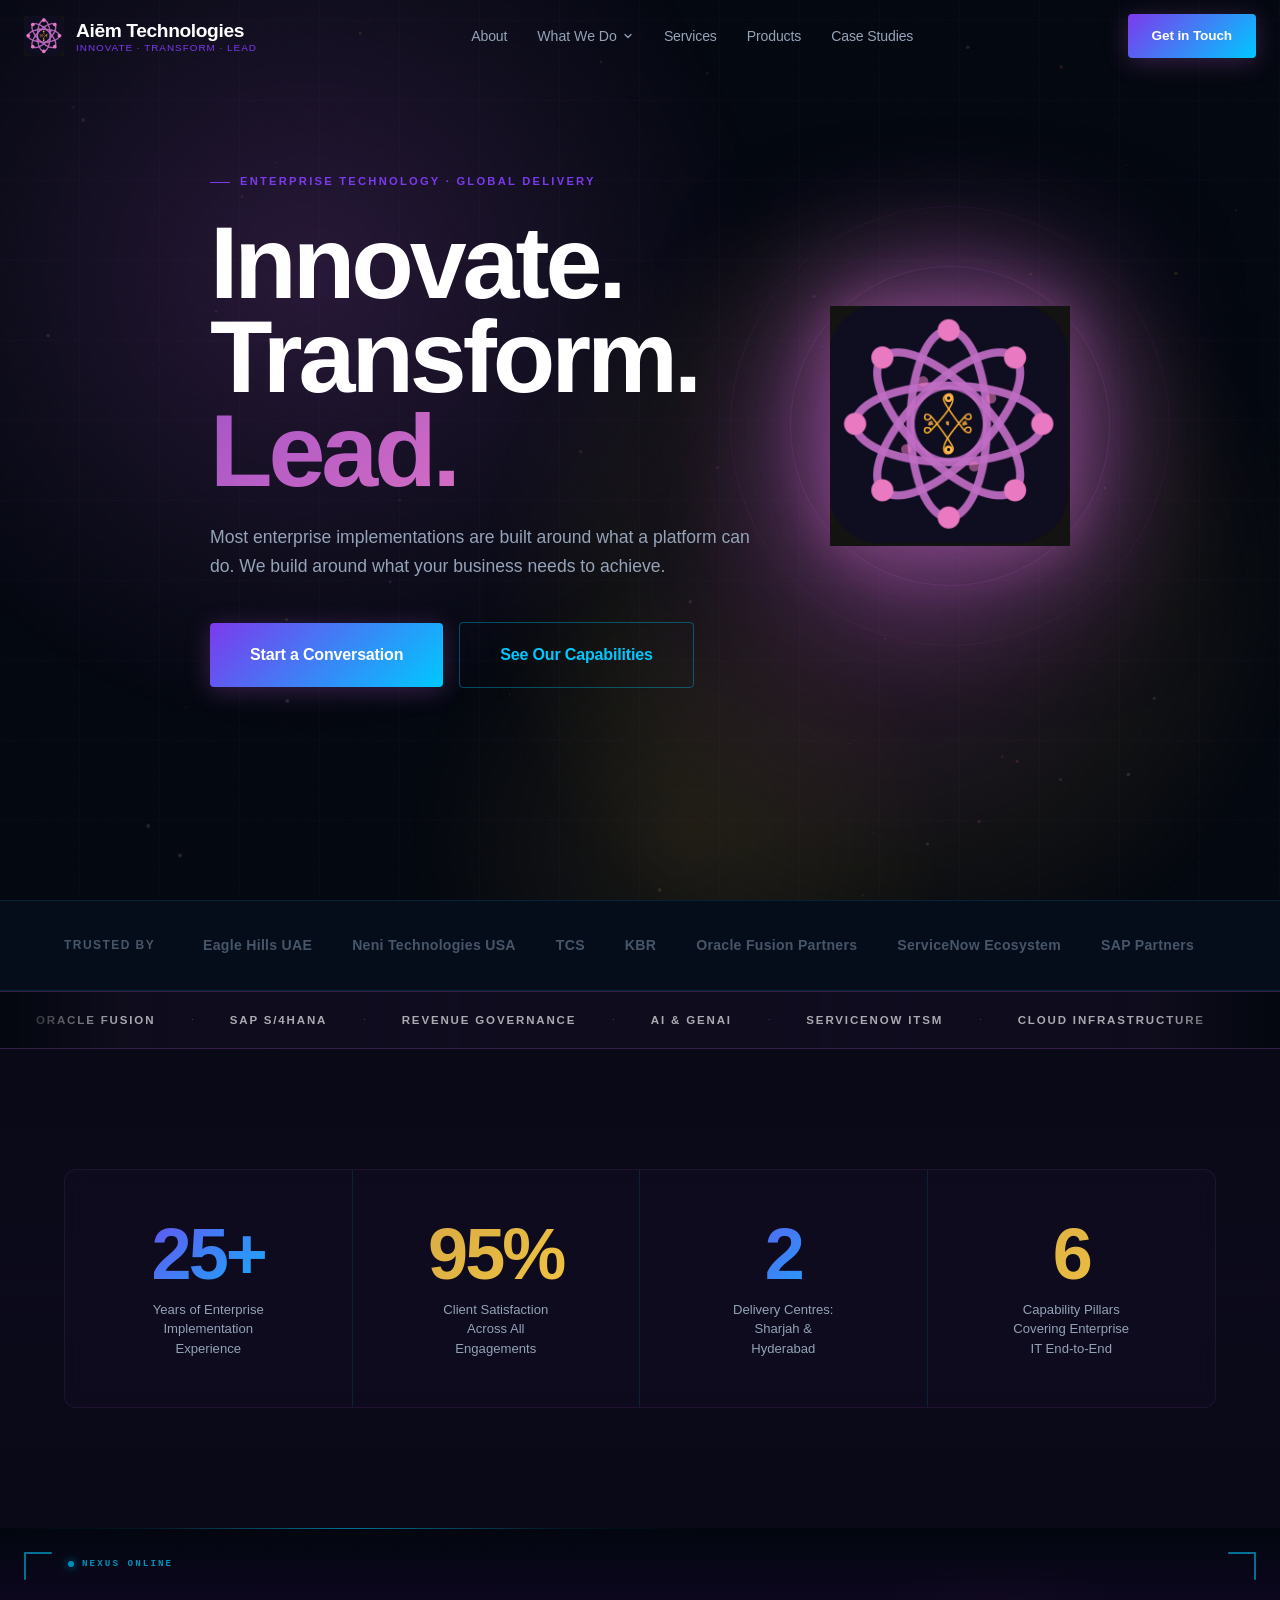
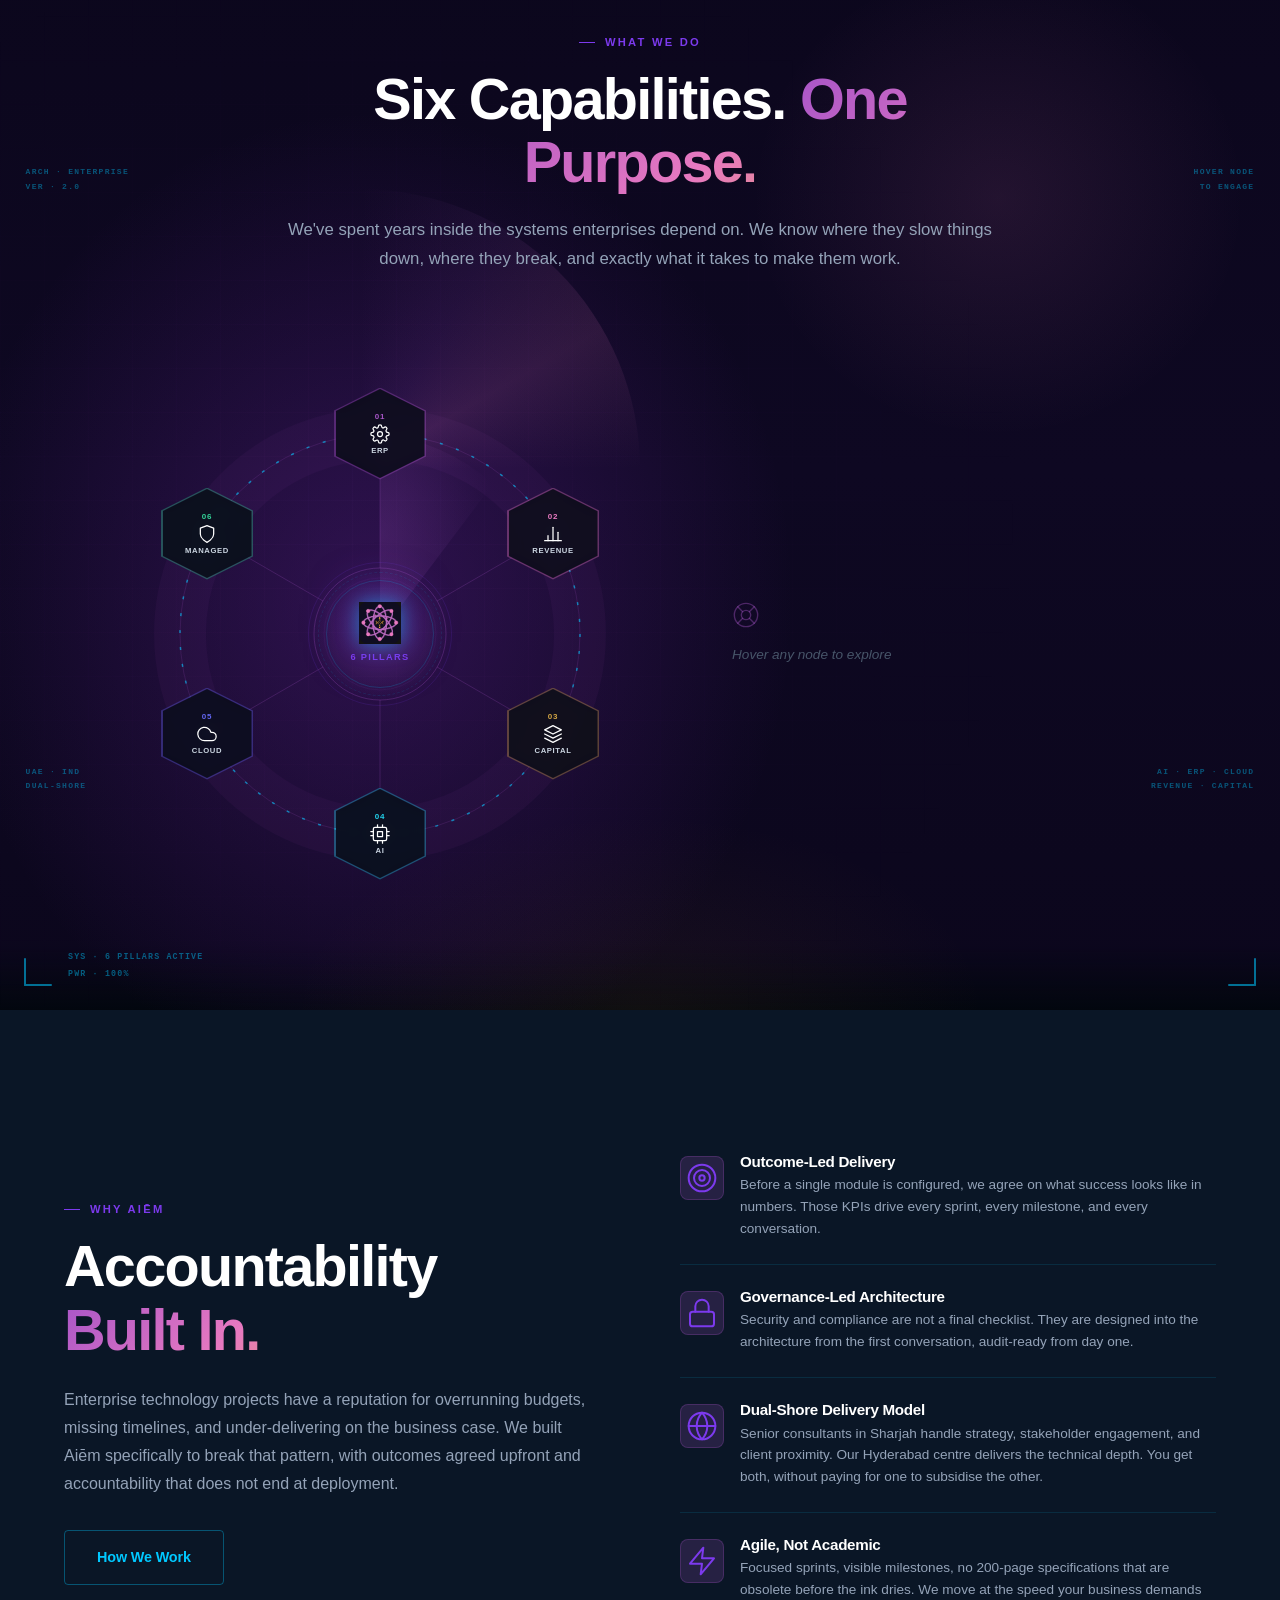
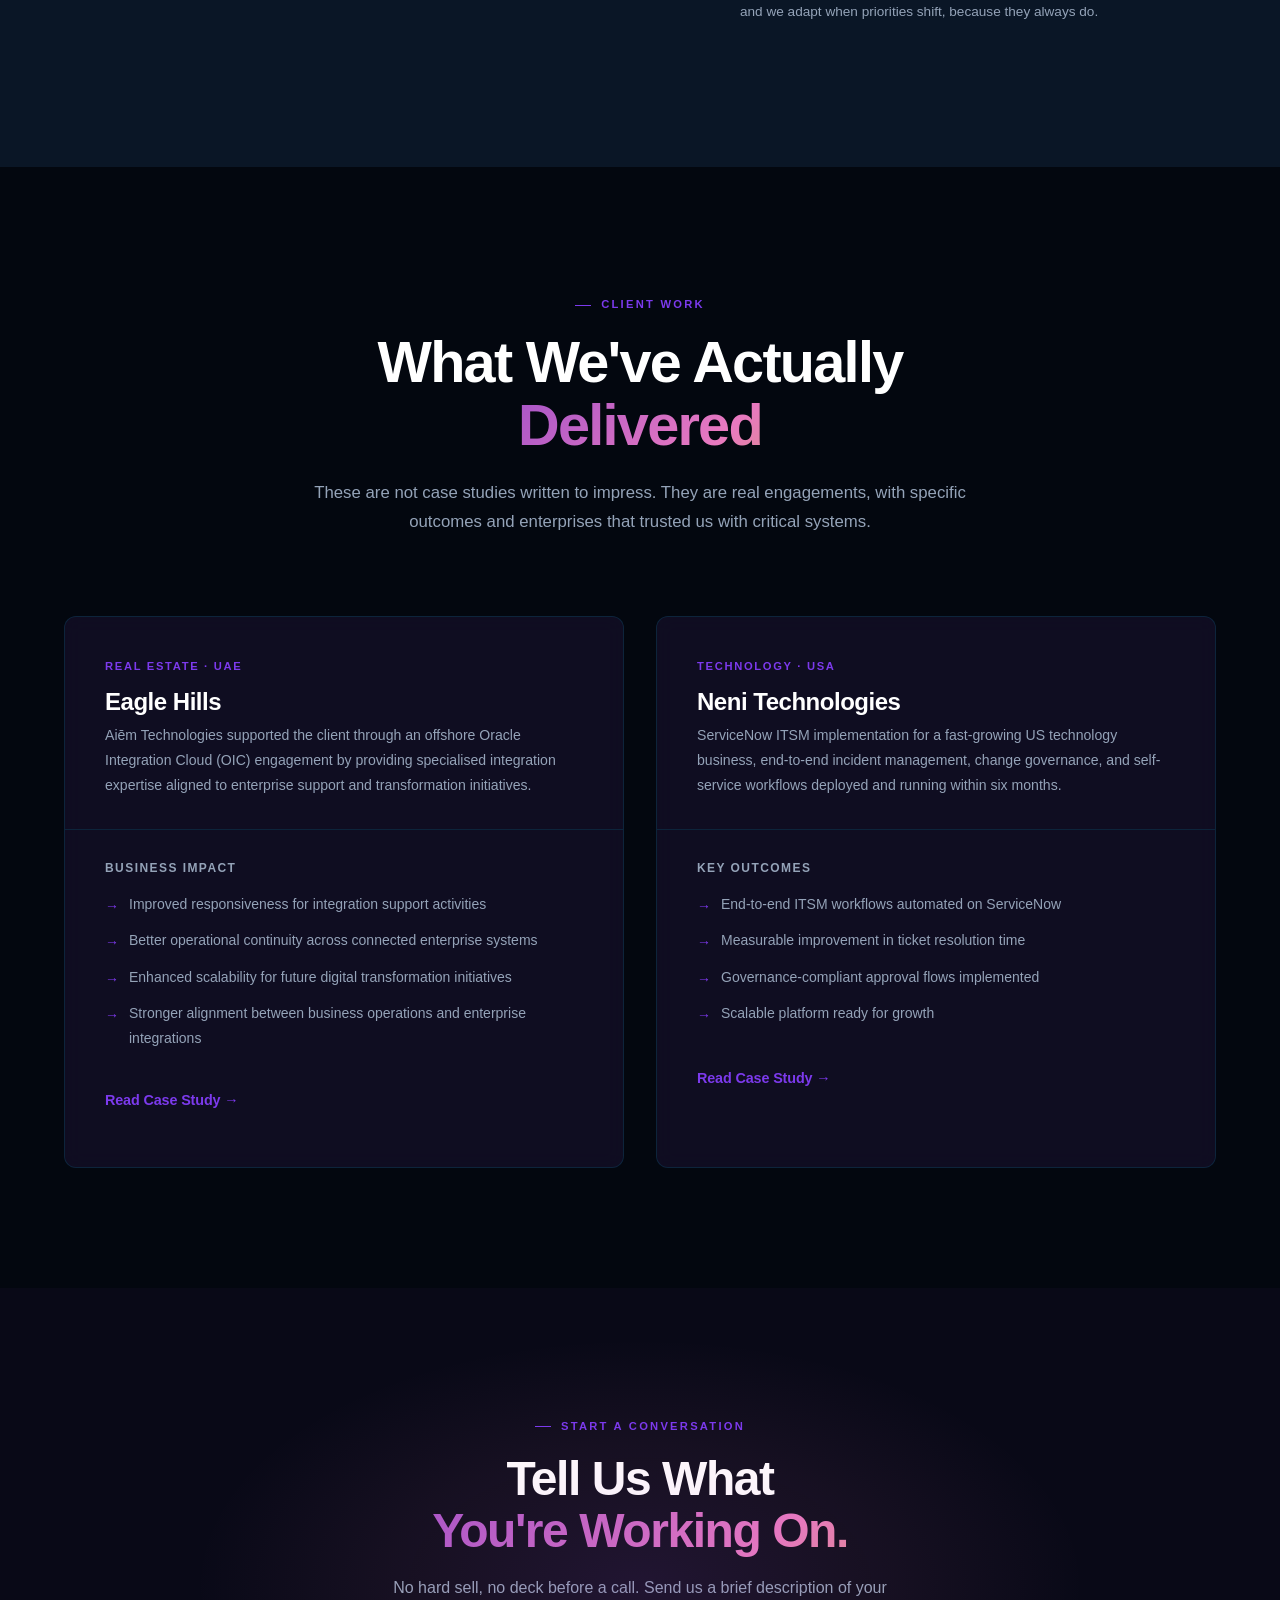
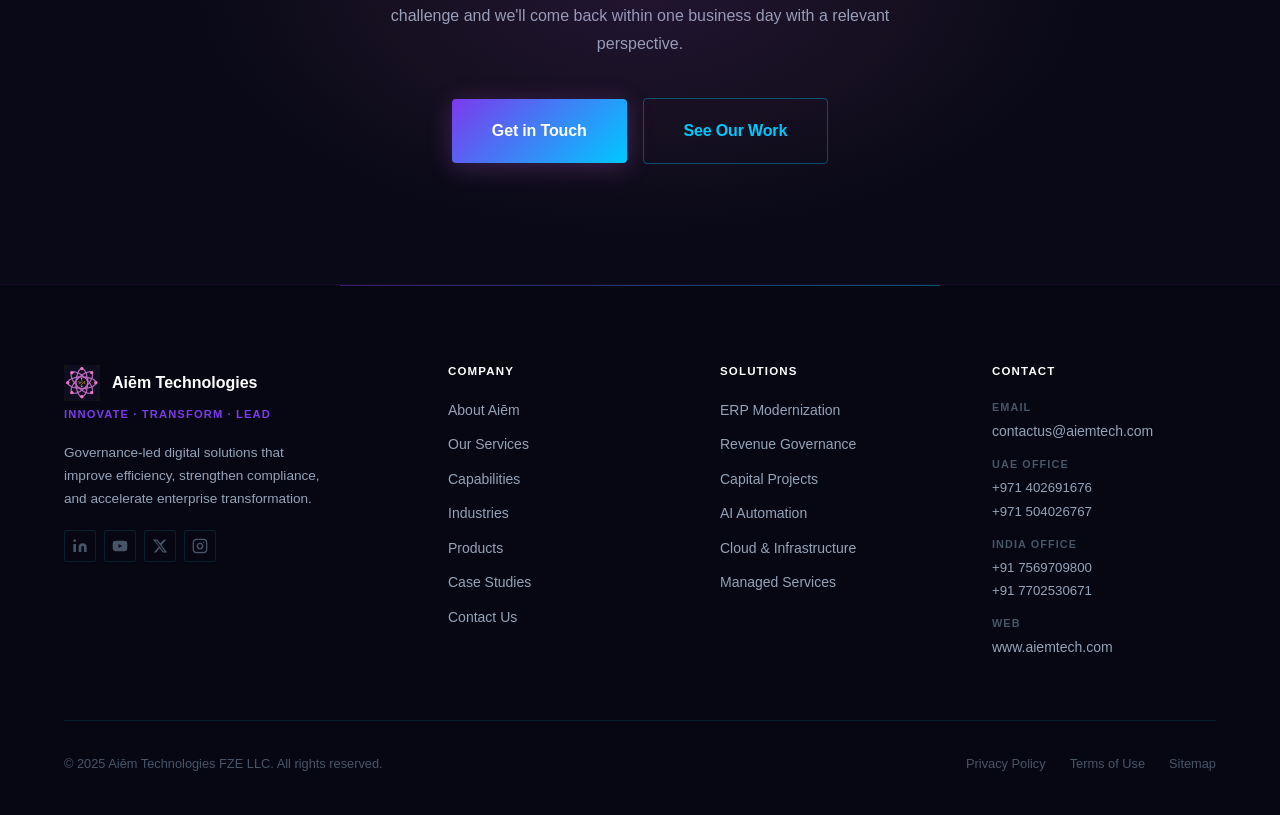
==== commit f02840e8: "Iron Man HUD + color rebalance: electric blue/gold replaces pink Color scheme: - --color-pink shifte" ====
--- a/index.html
+++ b/index.html
@@ -464,6 +464,6 @@
   </main>
 
   <div id="footer"></div>
-  <script src="assets/js/main.js?v=4"></script>
+  <script src="assets/js/main.js?v=5"></script>
 </body>
 </html>
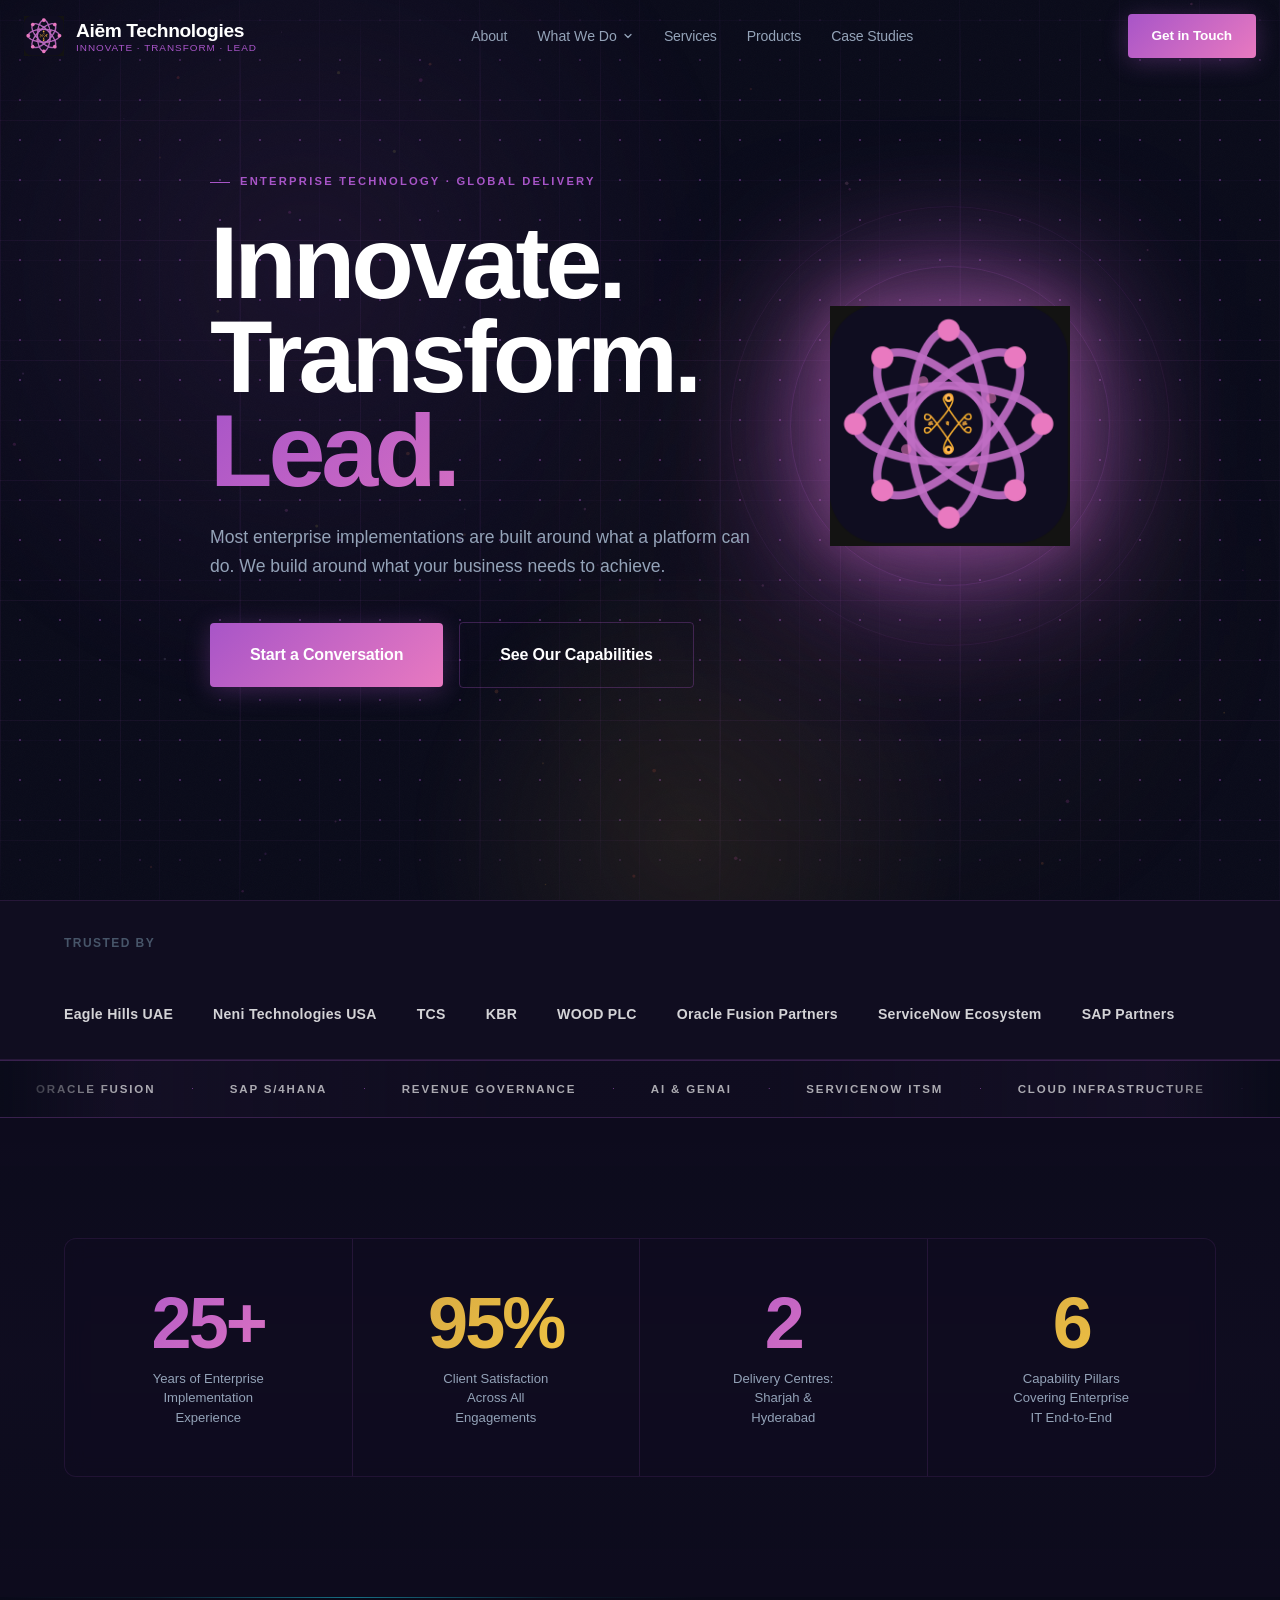
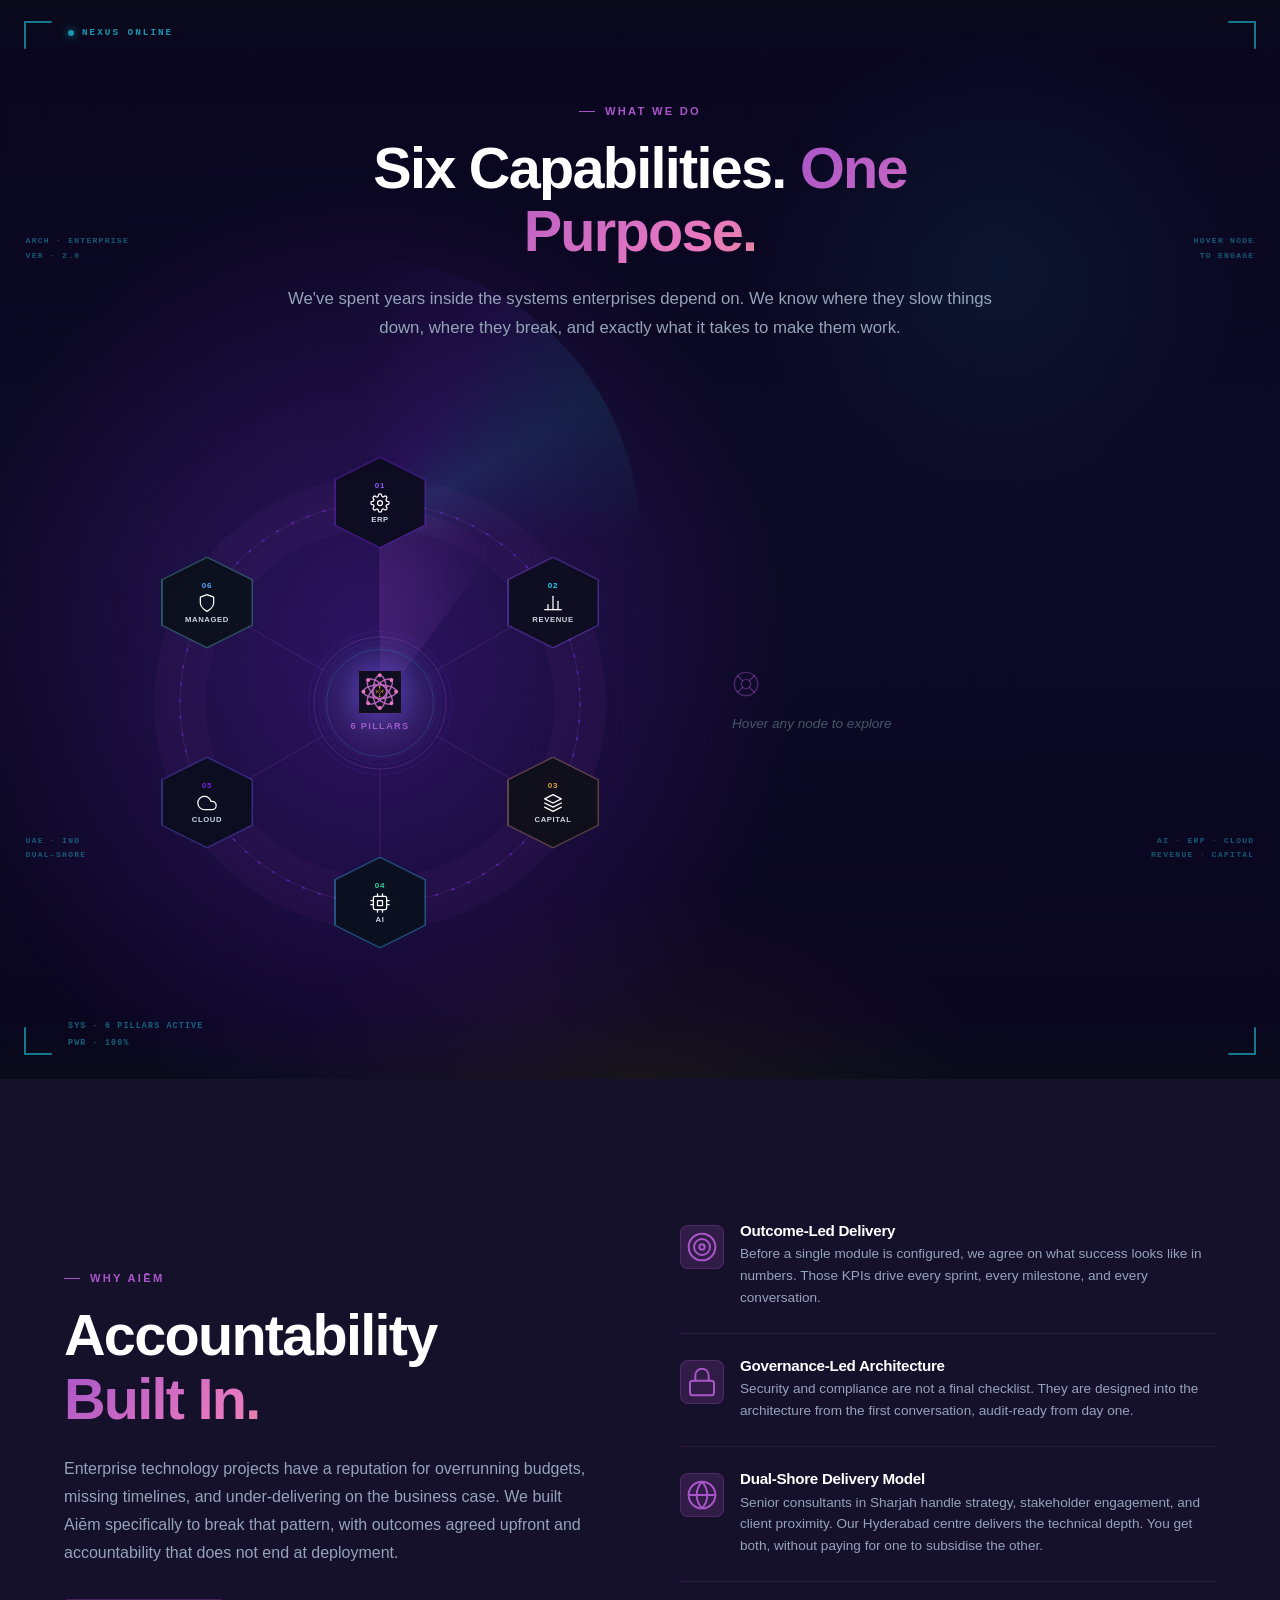
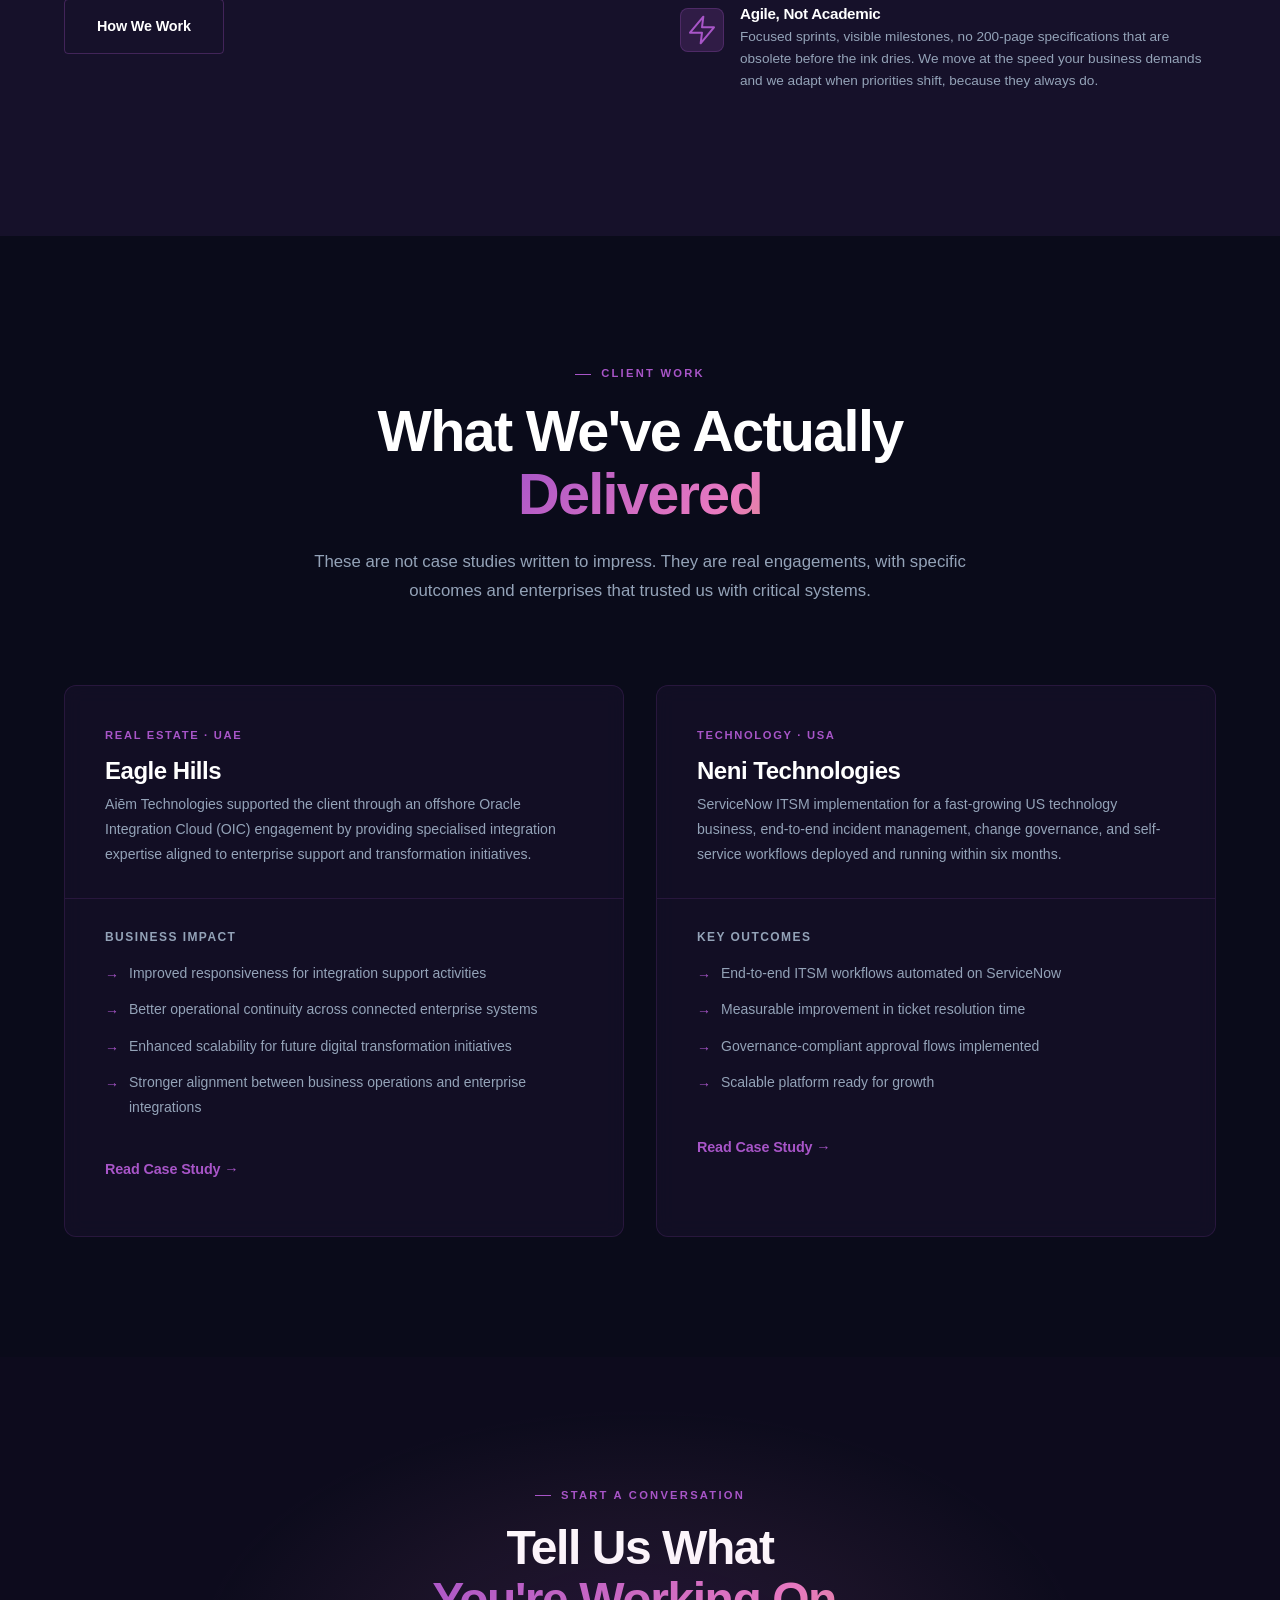
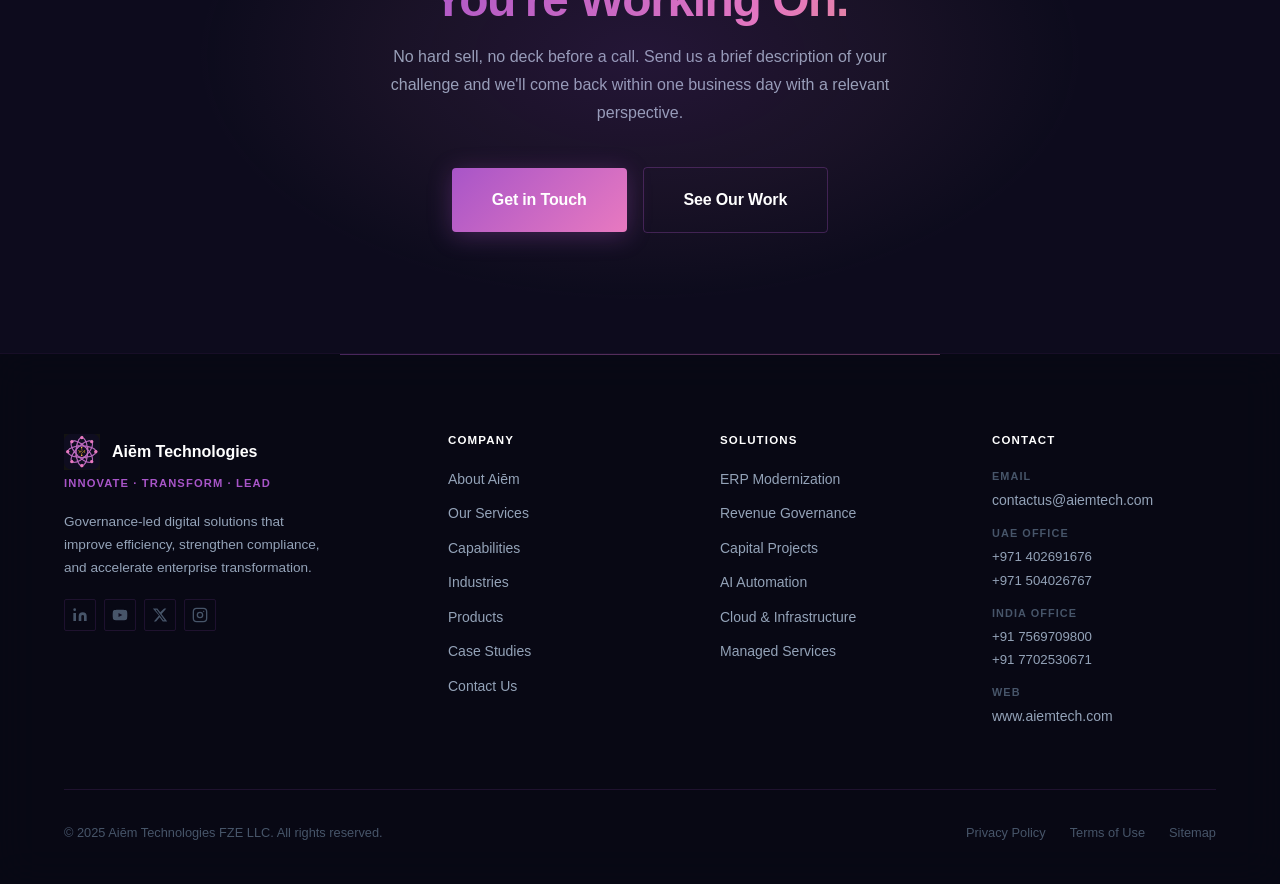
==== commit 2d4164c8: "Add WOOD PLC to trusted-by bar, brighten logo text to white Co-Authored-By: Claude Sonnet 4.6 <norep" ====
--- a/index.html
+++ b/index.html
@@ -106,6 +106,7 @@
             <span class="trust-item">Neni Technologies USA</span>
             <span class="trust-item">TCS</span>
             <span class="trust-item">KBR</span>
+            <span class="trust-item">WOOD PLC</span>
             <span class="trust-item">Oracle Fusion Partners</span>
             <span class="trust-item">ServiceNow Ecosystem</span>
             <span class="trust-item">SAP Partners</span>
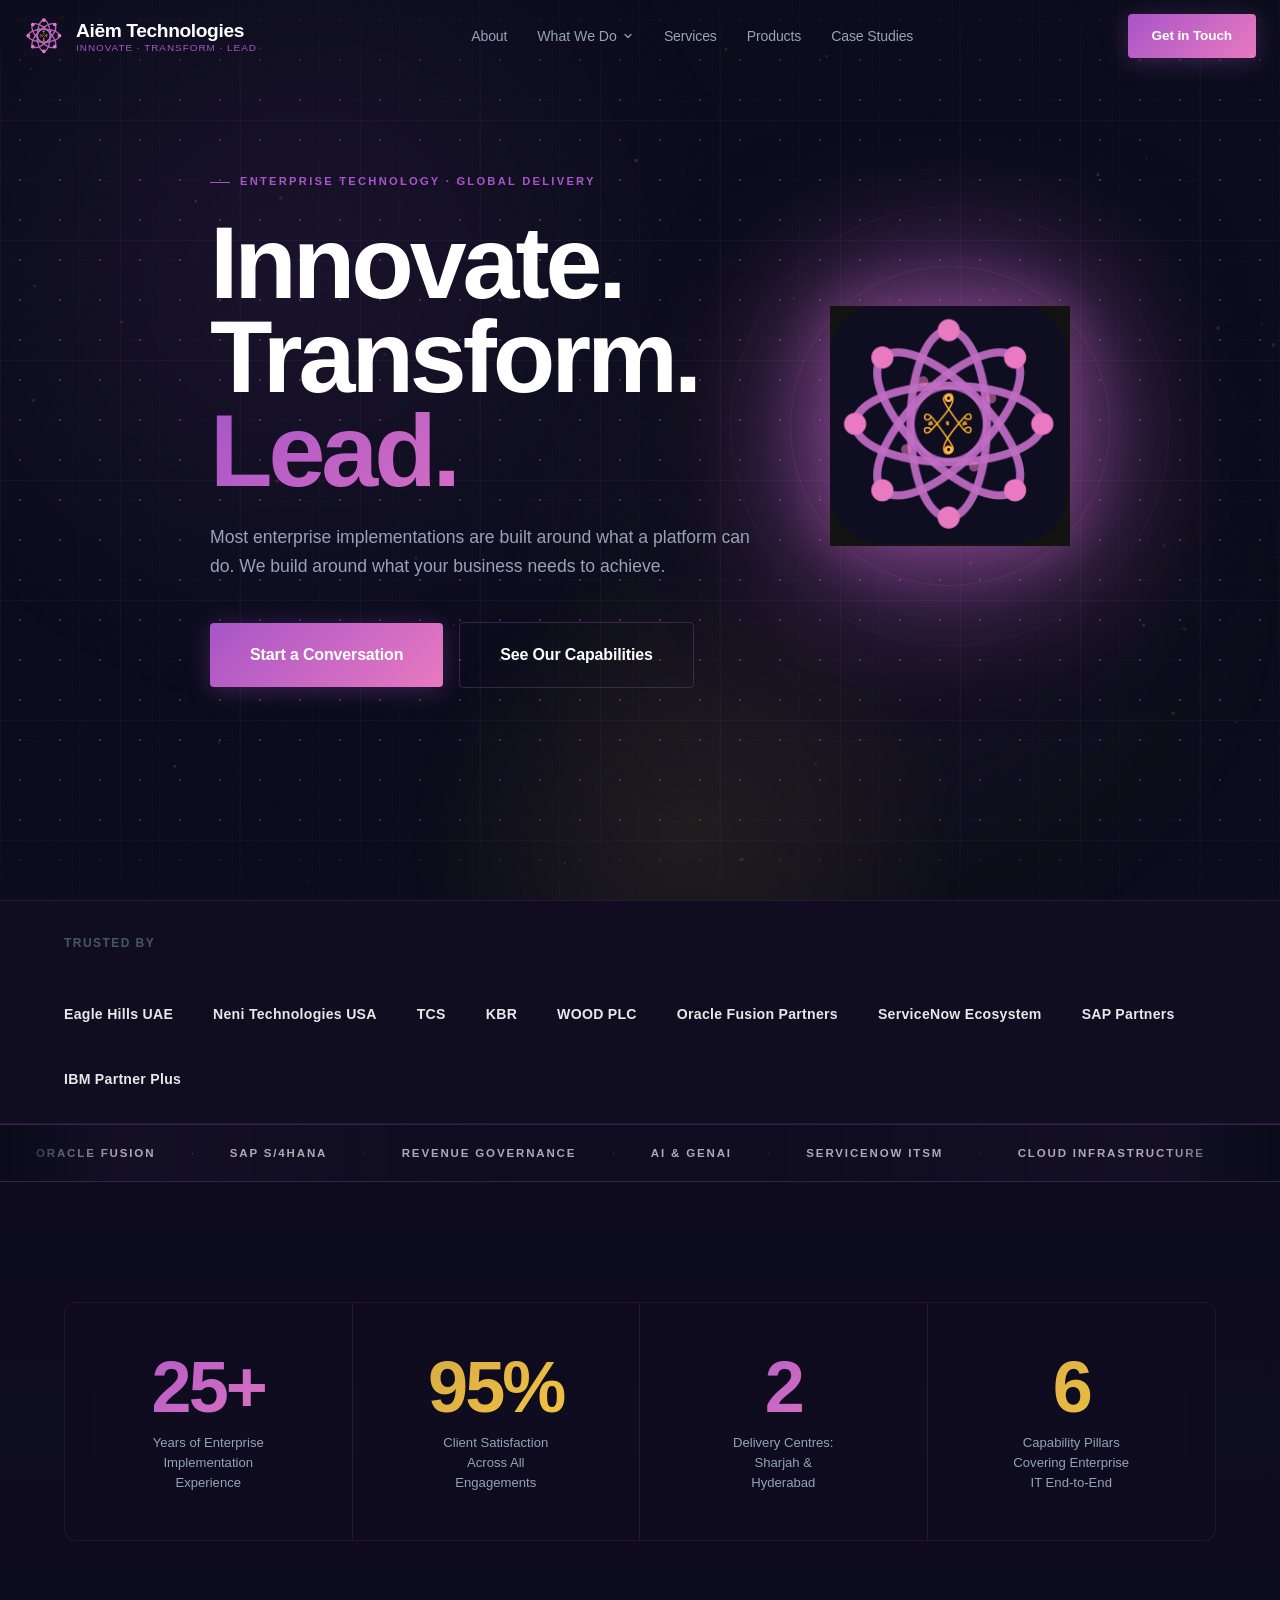
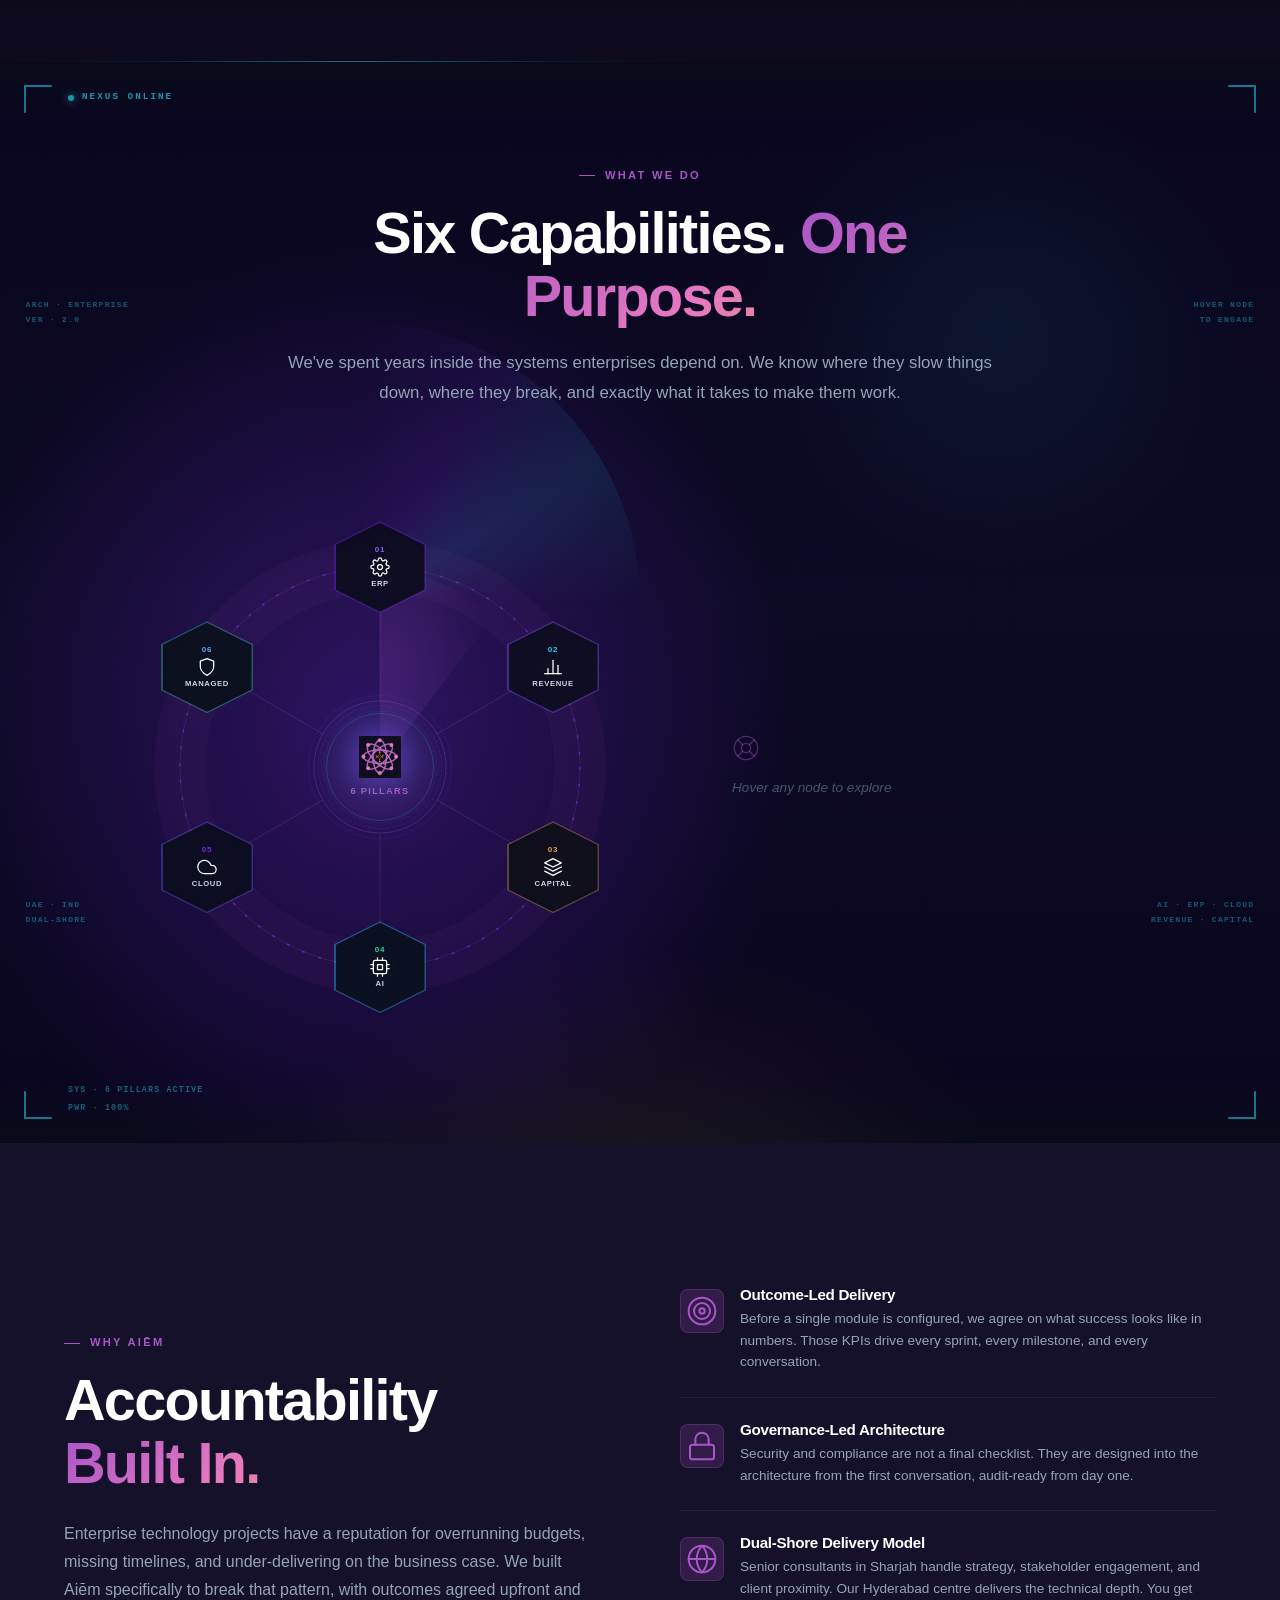
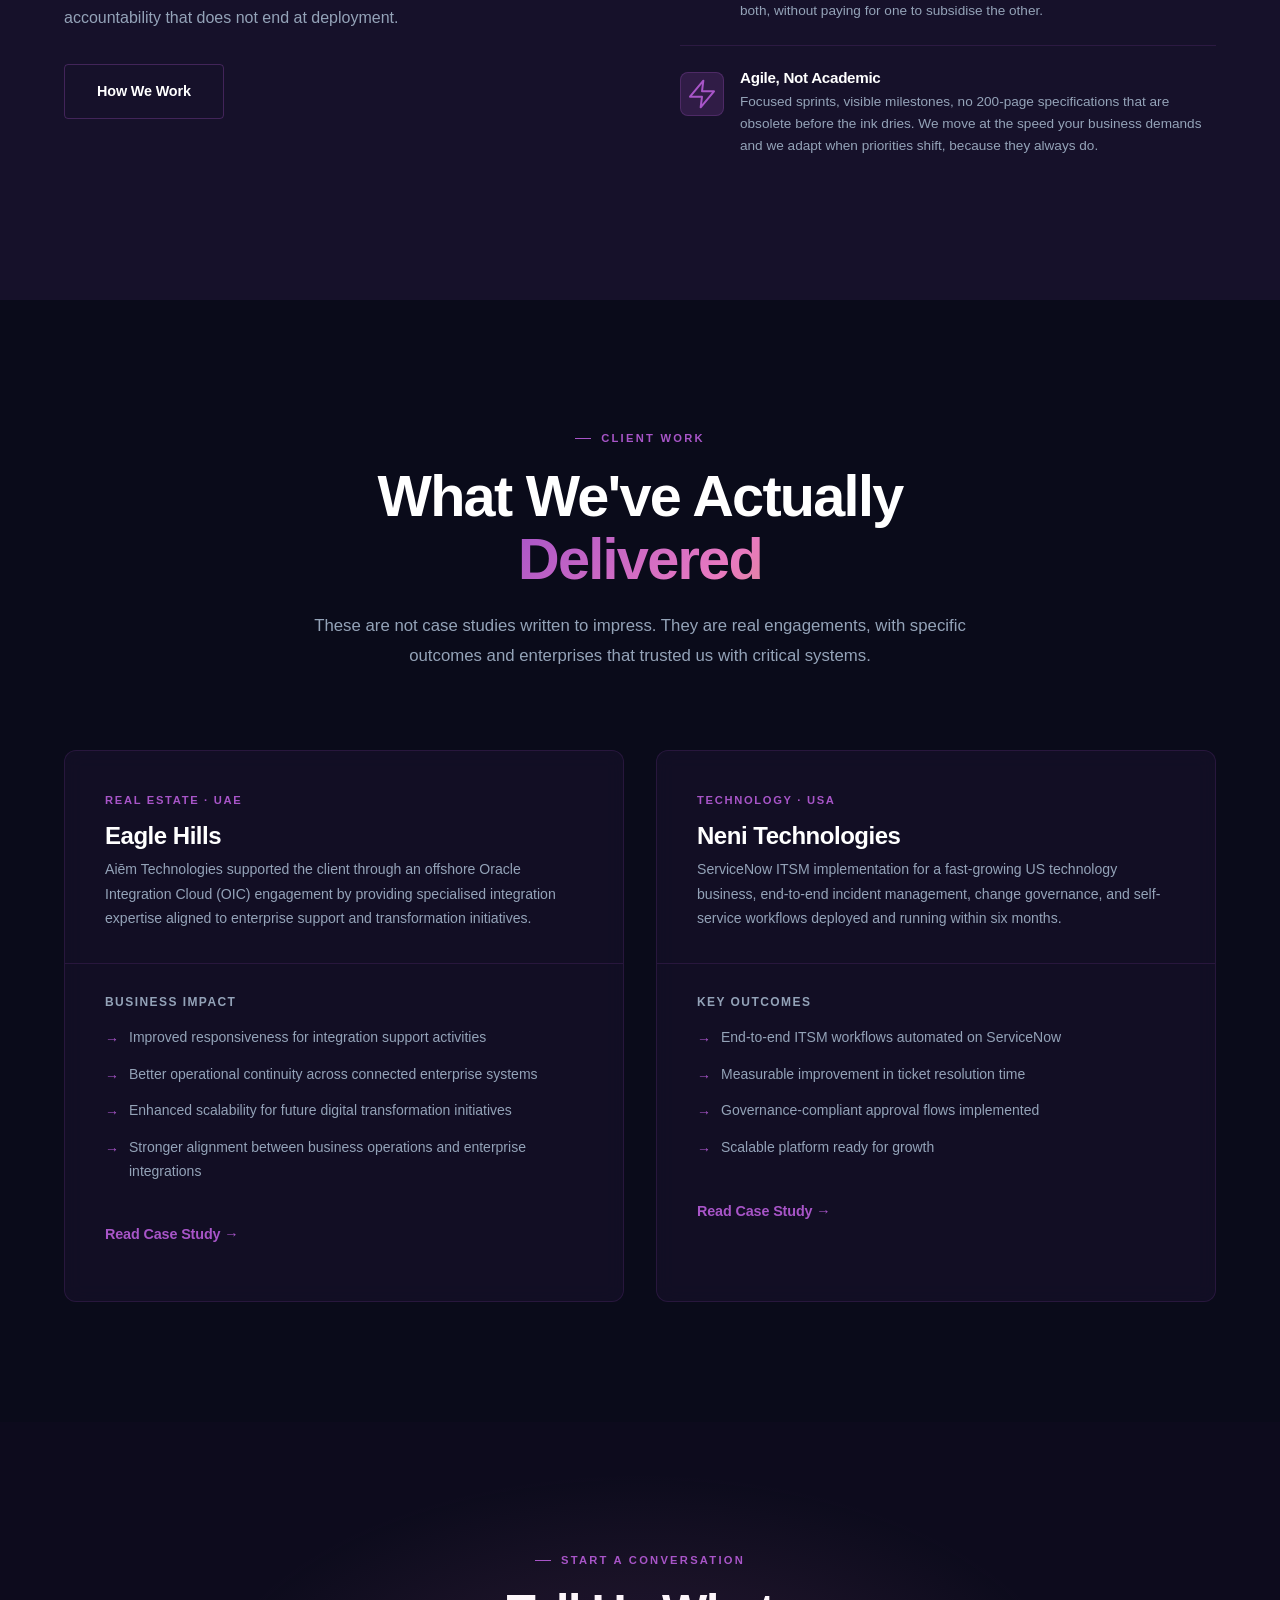
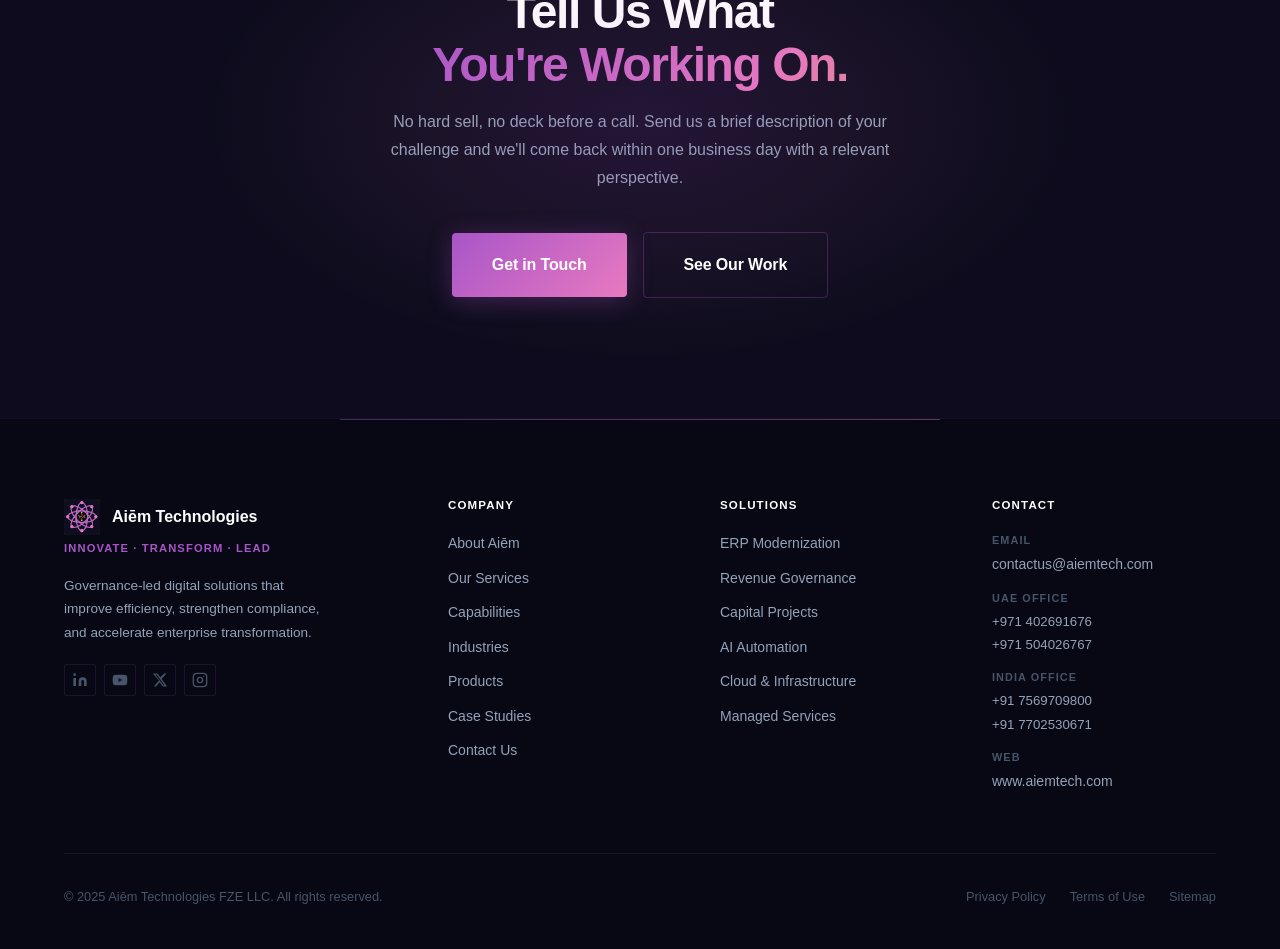
==== commit 0c3be439: "Add IBM Partner Plus to trust bar; add Clearbit logos for all companies Co-Authored-By: Claude Sonne" ====
--- a/index.html
+++ b/index.html
@@ -102,14 +102,42 @@
         <div class="trust-bar-inner">
           <span class="trust-label">Trusted By</span>
           <div class="trust-items">
-            <span class="trust-item">Eagle Hills UAE</span>
-            <span class="trust-item">Neni Technologies USA</span>
-            <span class="trust-item">TCS</span>
-            <span class="trust-item">KBR</span>
-            <span class="trust-item">WOOD PLC</span>
-            <span class="trust-item">Oracle Fusion Partners</span>
-            <span class="trust-item">ServiceNow Ecosystem</span>
-            <span class="trust-item">SAP Partners</span>
+            <div class="trust-item">
+              <img class="trust-logo" src="https://logo.clearbit.com/eaglehills.com" alt="" onerror="this.style.display='none'">
+              <span>Eagle Hills UAE</span>
+            </div>
+            <div class="trust-item">
+              <img class="trust-logo" src="https://logo.clearbit.com/nenitech.com" alt="" onerror="this.style.display='none'">
+              <span>Neni Technologies USA</span>
+            </div>
+            <div class="trust-item">
+              <img class="trust-logo" src="https://logo.clearbit.com/tcs.com" alt="" onerror="this.style.display='none'">
+              <span>TCS</span>
+            </div>
+            <div class="trust-item">
+              <img class="trust-logo" src="https://logo.clearbit.com/kbr.com" alt="" onerror="this.style.display='none'">
+              <span>KBR</span>
+            </div>
+            <div class="trust-item">
+              <img class="trust-logo" src="https://logo.clearbit.com/woodplc.com" alt="" onerror="this.style.display='none'">
+              <span>WOOD PLC</span>
+            </div>
+            <div class="trust-item">
+              <img class="trust-logo" src="https://logo.clearbit.com/oracle.com" alt="" onerror="this.style.display='none'">
+              <span>Oracle Fusion Partners</span>
+            </div>
+            <div class="trust-item">
+              <img class="trust-logo" src="https://logo.clearbit.com/servicenow.com" alt="" onerror="this.style.display='none'">
+              <span>ServiceNow Ecosystem</span>
+            </div>
+            <div class="trust-item">
+              <img class="trust-logo" src="https://logo.clearbit.com/sap.com" alt="" onerror="this.style.display='none'">
+              <span>SAP Partners</span>
+            </div>
+            <div class="trust-item">
+              <img class="trust-logo" src="https://logo.clearbit.com/ibm.com" alt="" onerror="this.style.display='none'">
+              <span>IBM Partner Plus</span>
+            </div>
           </div>
         </div>
       </div>
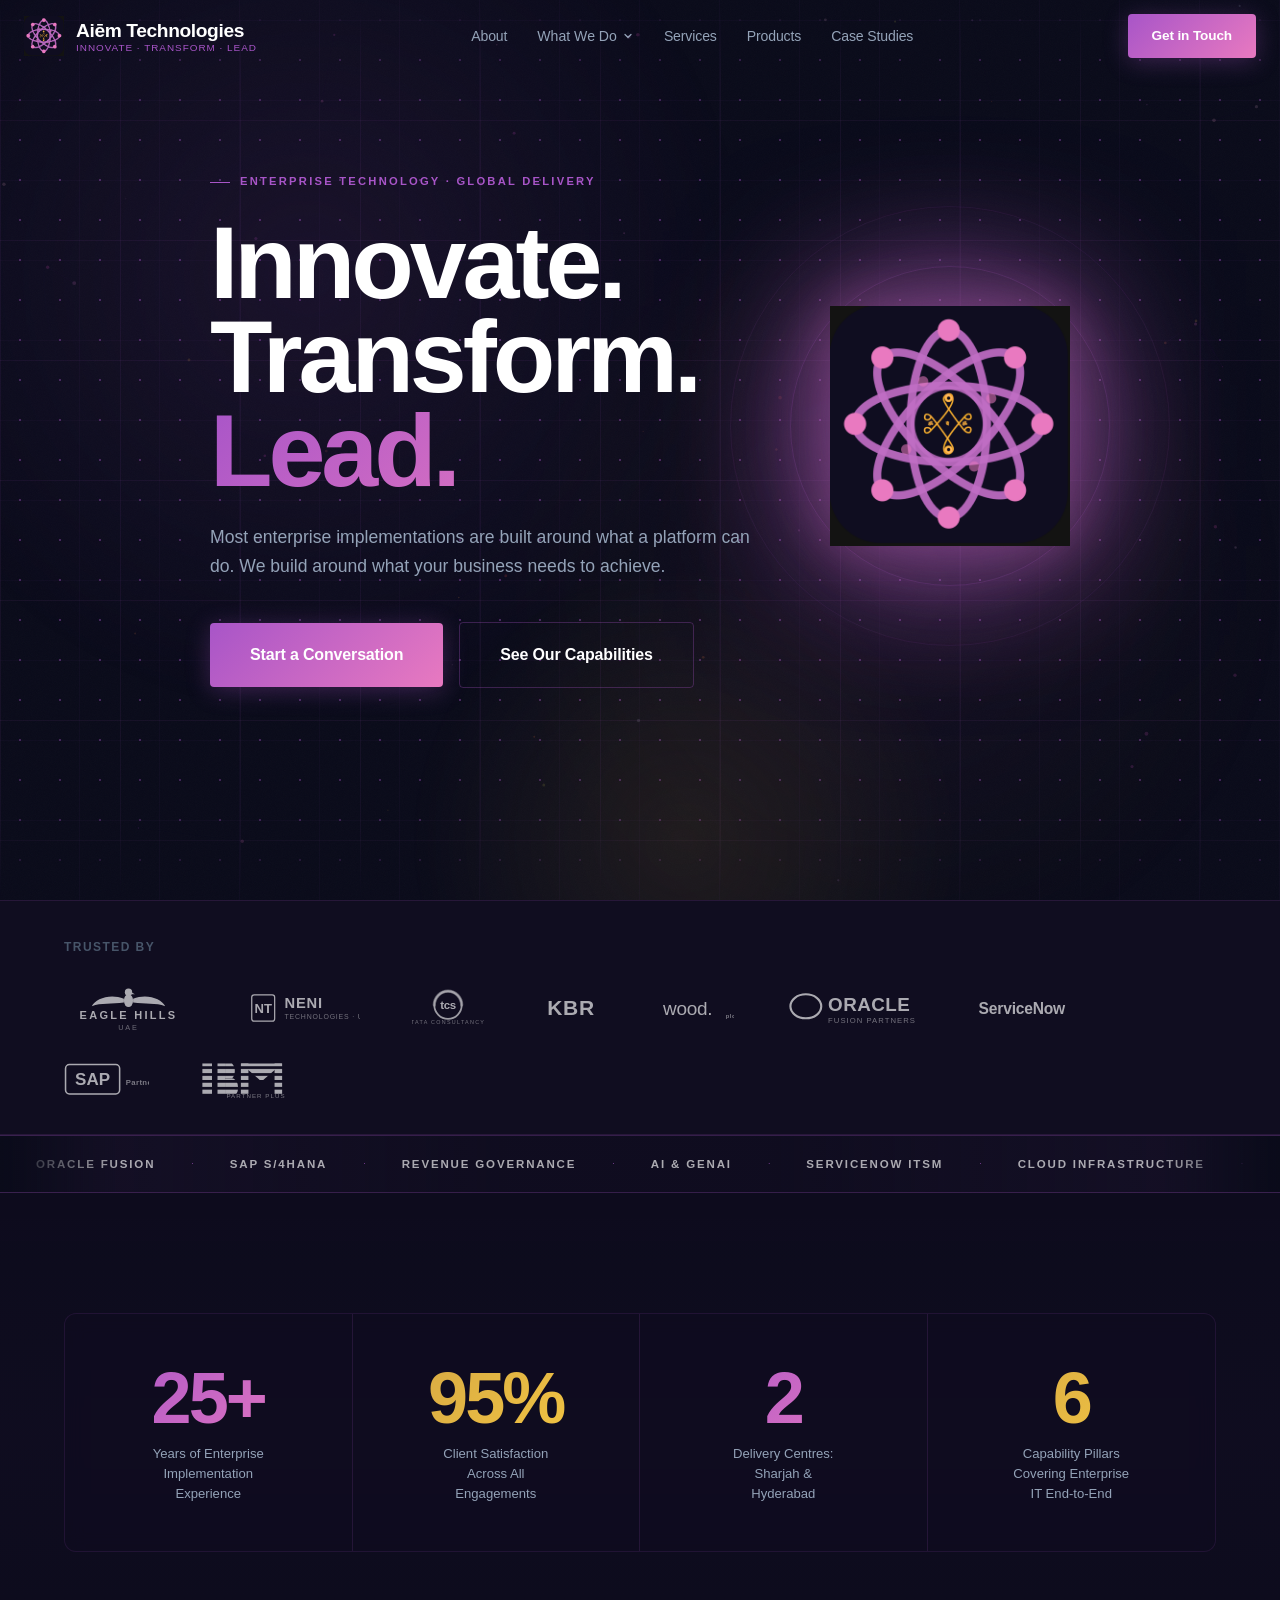
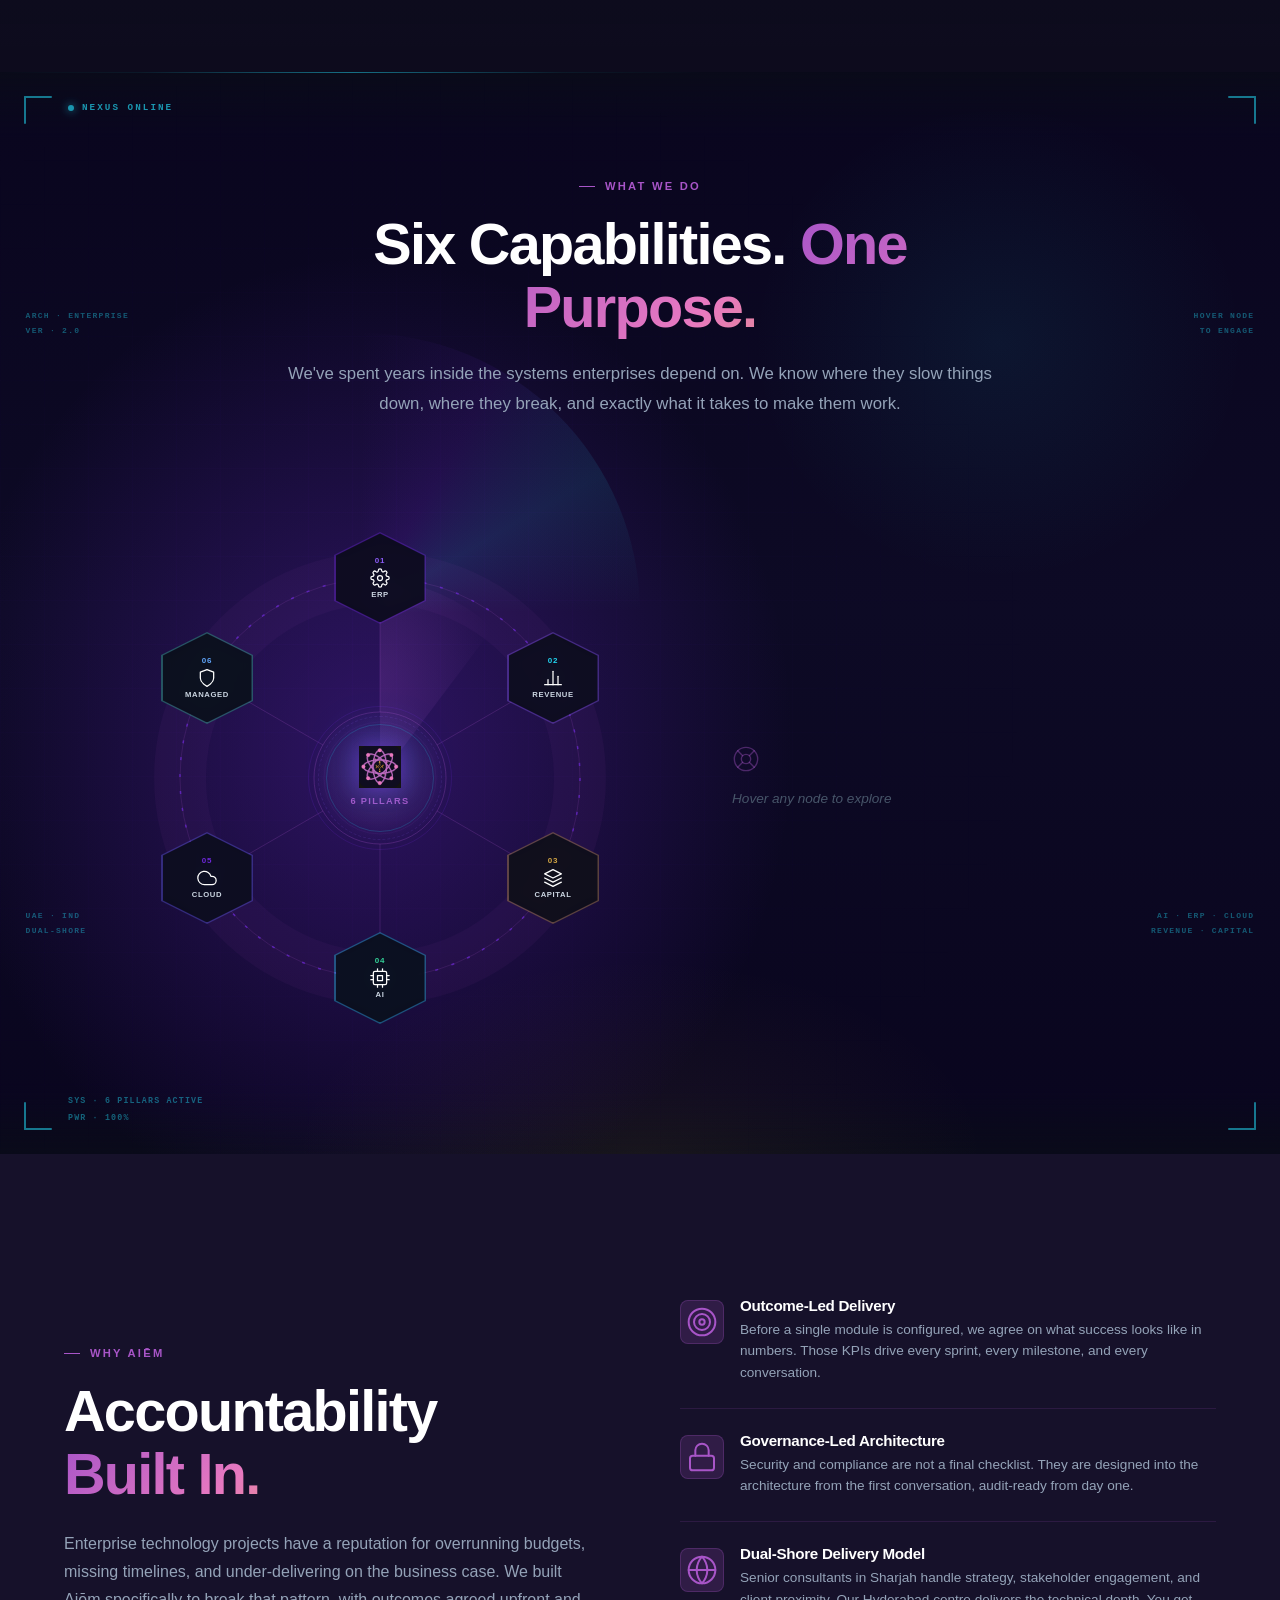
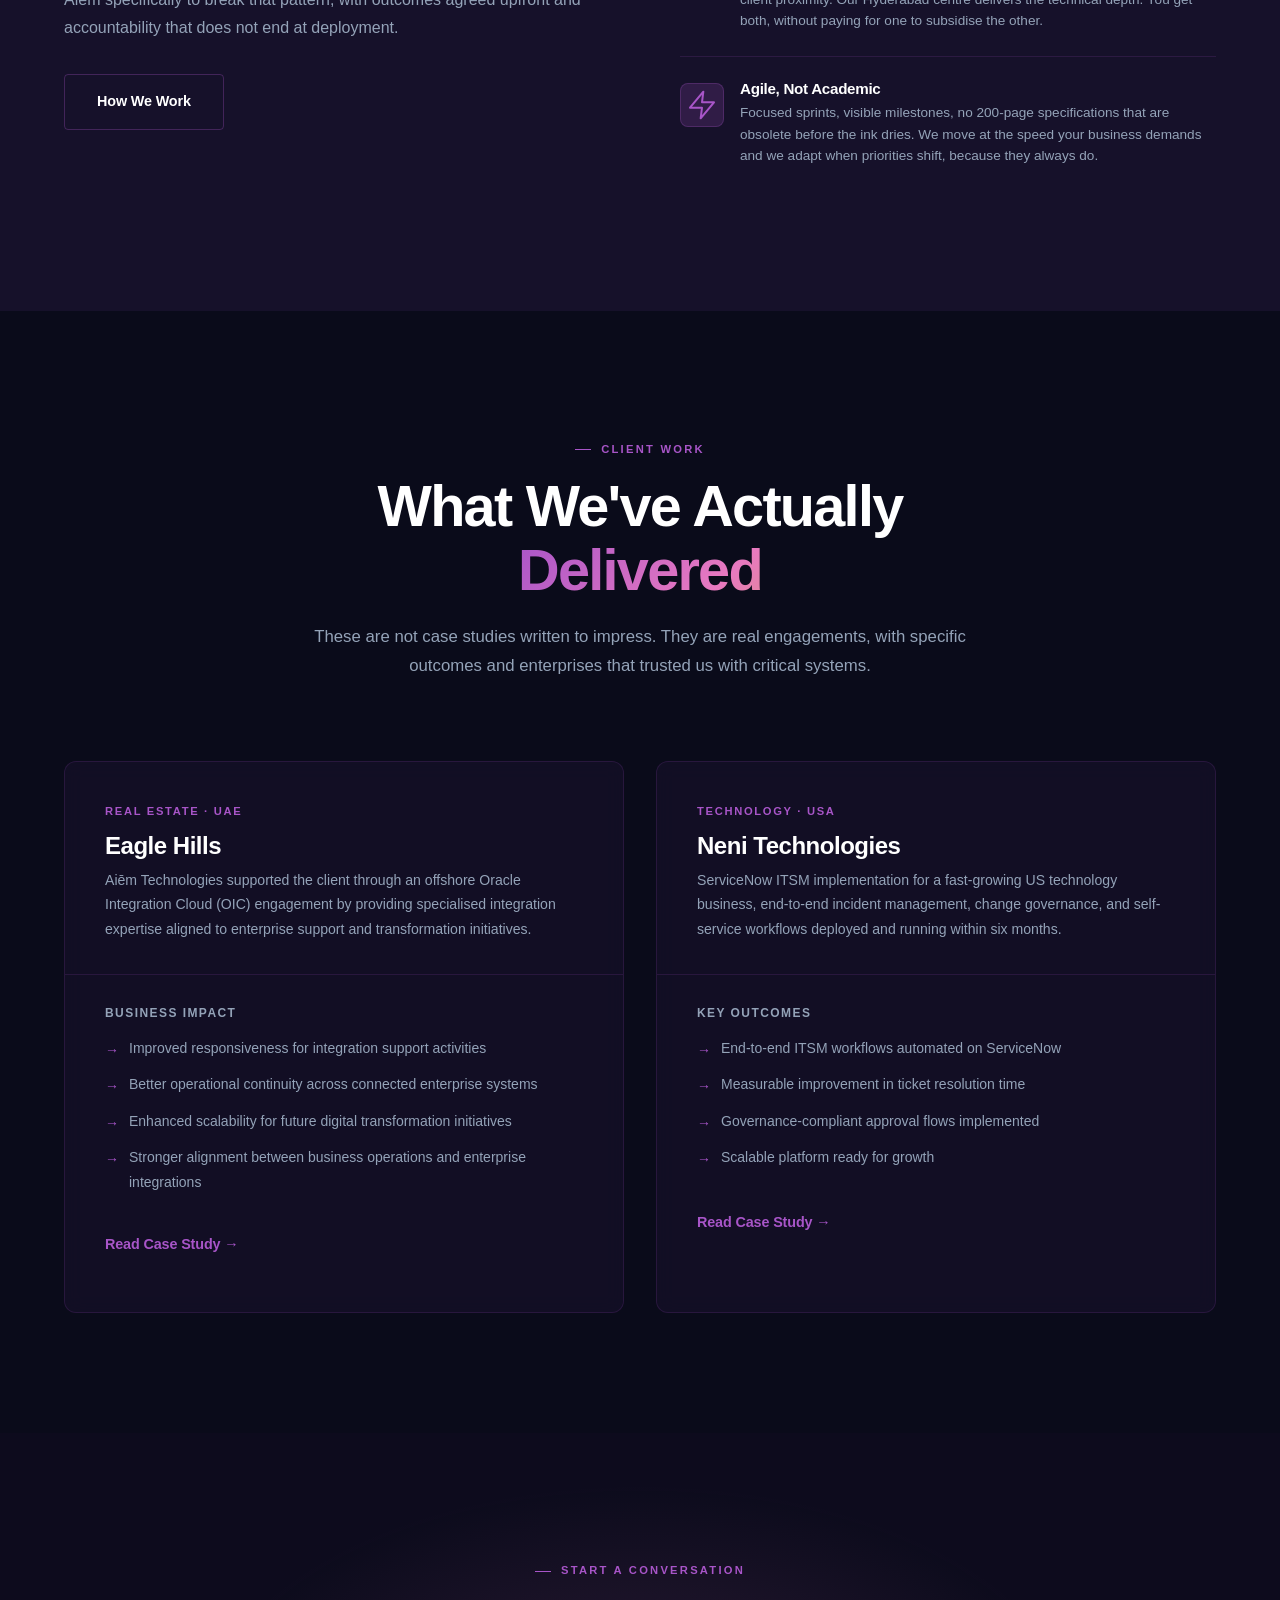
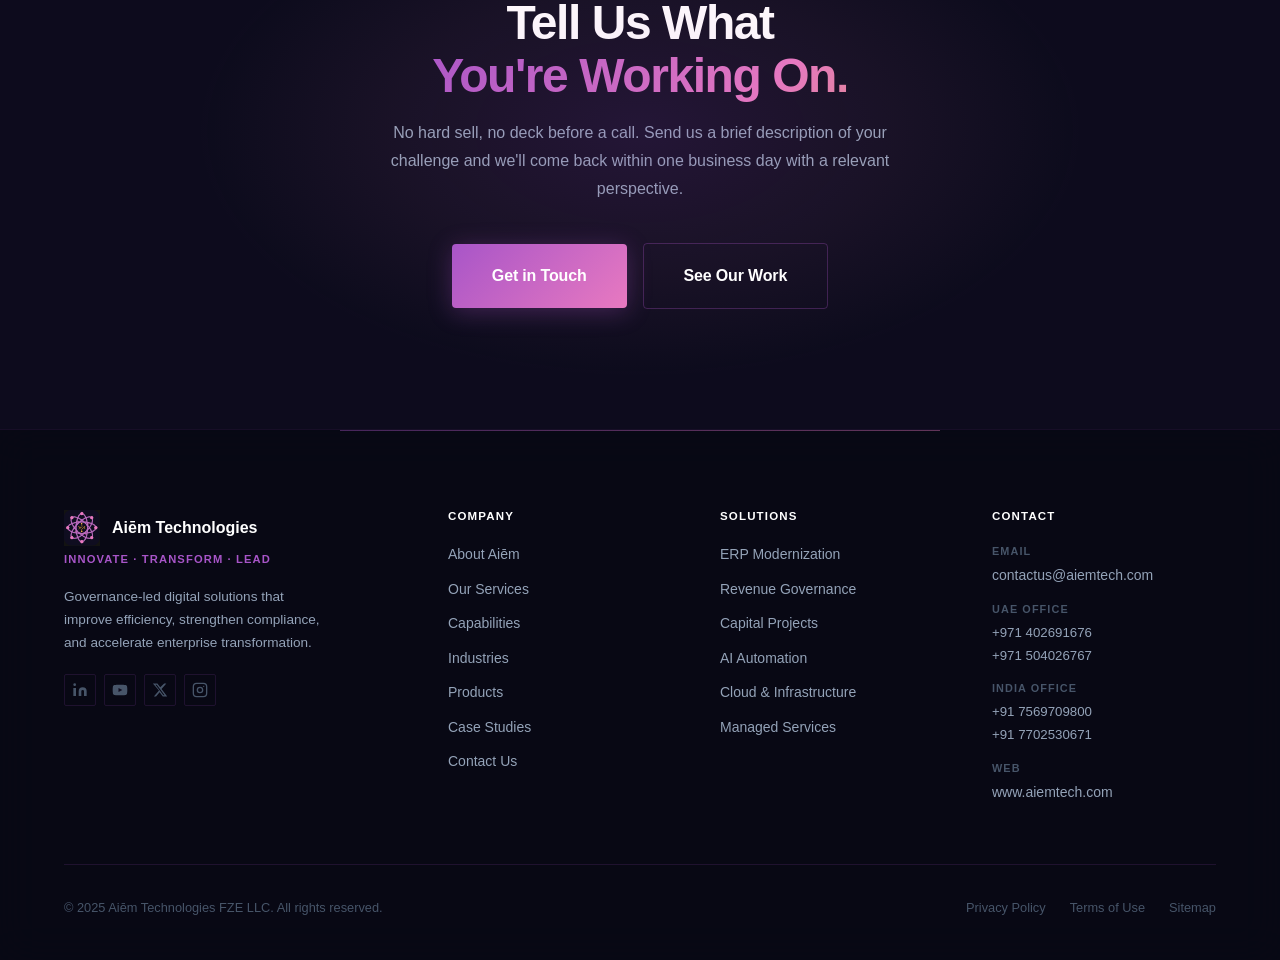
==== commit 08e329eb: "Replace Clearbit trust bar with local white SVG logos for all 9 partners - Create assets/img/logos/ " ====
--- a/index.html
+++ b/index.html
@@ -102,42 +102,33 @@
         <div class="trust-bar-inner">
           <span class="trust-label">Trusted By</span>
           <div class="trust-items">
-            <div class="trust-item">
-              <img class="trust-logo" src="https://logo.clearbit.com/eaglehills.com" alt="" onerror="this.style.display='none'">
-              <span>Eagle Hills UAE</span>
-            </div>
-            <div class="trust-item">
-              <img class="trust-logo" src="https://logo.clearbit.com/nenitech.com" alt="" onerror="this.style.display='none'">
-              <span>Neni Technologies USA</span>
-            </div>
-            <div class="trust-item">
-              <img class="trust-logo" src="https://logo.clearbit.com/tcs.com" alt="" onerror="this.style.display='none'">
-              <span>TCS</span>
-            </div>
-            <div class="trust-item">
-              <img class="trust-logo" src="https://logo.clearbit.com/kbr.com" alt="" onerror="this.style.display='none'">
-              <span>KBR</span>
-            </div>
-            <div class="trust-item">
-              <img class="trust-logo" src="https://logo.clearbit.com/woodplc.com" alt="" onerror="this.style.display='none'">
-              <span>WOOD PLC</span>
-            </div>
-            <div class="trust-item">
-              <img class="trust-logo" src="https://logo.clearbit.com/oracle.com" alt="" onerror="this.style.display='none'">
-              <span>Oracle Fusion Partners</span>
-            </div>
-            <div class="trust-item">
-              <img class="trust-logo" src="https://logo.clearbit.com/servicenow.com" alt="" onerror="this.style.display='none'">
-              <span>ServiceNow Ecosystem</span>
-            </div>
-            <div class="trust-item">
-              <img class="trust-logo" src="https://logo.clearbit.com/sap.com" alt="" onerror="this.style.display='none'">
-              <span>SAP Partners</span>
-            </div>
-            <div class="trust-item">
-              <img class="trust-logo" src="https://logo.clearbit.com/ibm.com" alt="" onerror="this.style.display='none'">
-              <span>IBM Partner Plus</span>
-            </div>
+            <a class="trust-item" href="https://www.eaglehills.com" target="_blank" rel="noopener" aria-label="Eagle Hills UAE">
+              <img class="trust-logo" src="assets/img/logos/eagle-hills.svg" alt="Eagle Hills UAE">
+            </a>
+            <a class="trust-item" href="https://www.nenitech.com" target="_blank" rel="noopener" aria-label="Neni Technologies USA">
+              <img class="trust-logo" src="assets/img/logos/neni.svg" alt="Neni Technologies USA">
+            </a>
+            <a class="trust-item" href="https://www.tcs.com" target="_blank" rel="noopener" aria-label="Tata Consultancy Services">
+              <img class="trust-logo" src="assets/img/logos/tcs.svg" alt="TCS – Tata Consultancy Services">
+            </a>
+            <a class="trust-item" href="https://www.kbr.com" target="_blank" rel="noopener" aria-label="KBR">
+              <img class="trust-logo" src="assets/img/logos/kbr.svg" alt="KBR">
+            </a>
+            <a class="trust-item" href="https://www.woodplc.com" target="_blank" rel="noopener" aria-label="Wood PLC">
+              <img class="trust-logo" src="assets/img/logos/wood.svg" alt="Wood PLC">
+            </a>
+            <a class="trust-item" href="https://www.oracle.com/partners/" target="_blank" rel="noopener" aria-label="Oracle Fusion Partners">
+              <img class="trust-logo" src="assets/img/logos/oracle.svg" alt="Oracle Fusion Partners">
+            </a>
+            <a class="trust-item" href="https://www.servicenow.com" target="_blank" rel="noopener" aria-label="ServiceNow Ecosystem">
+              <img class="trust-logo" src="assets/img/logos/servicenow.svg" alt="ServiceNow Ecosystem">
+            </a>
+            <a class="trust-item" href="https://www.sap.com/partners.html" target="_blank" rel="noopener" aria-label="SAP Partners">
+              <img class="trust-logo" src="assets/img/logos/sap.svg" alt="SAP Partners">
+            </a>
+            <a class="trust-item" href="https://www.ibm.com/partnerplus" target="_blank" rel="noopener" aria-label="IBM Partner Plus">
+              <img class="trust-logo" src="assets/img/logos/ibm.svg" alt="IBM Partner Plus">
+            </a>
           </div>
         </div>
       </div>
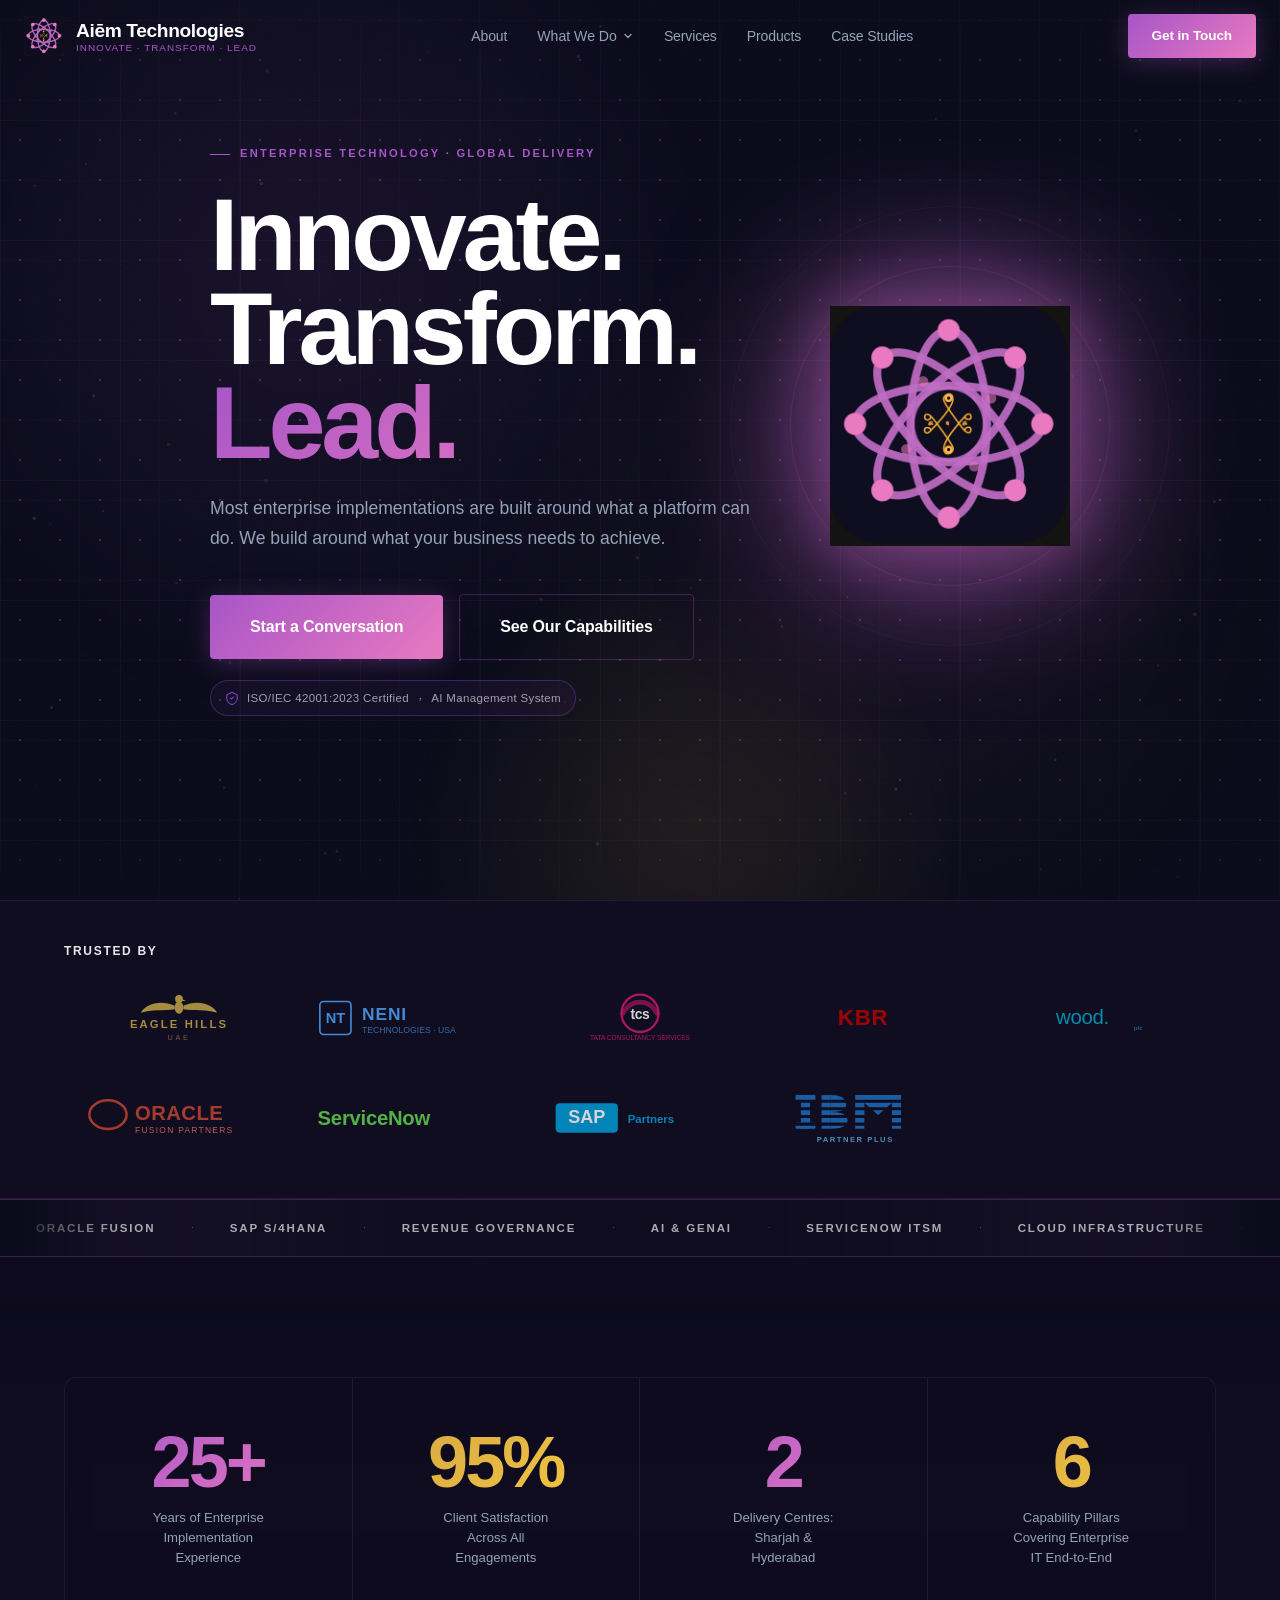
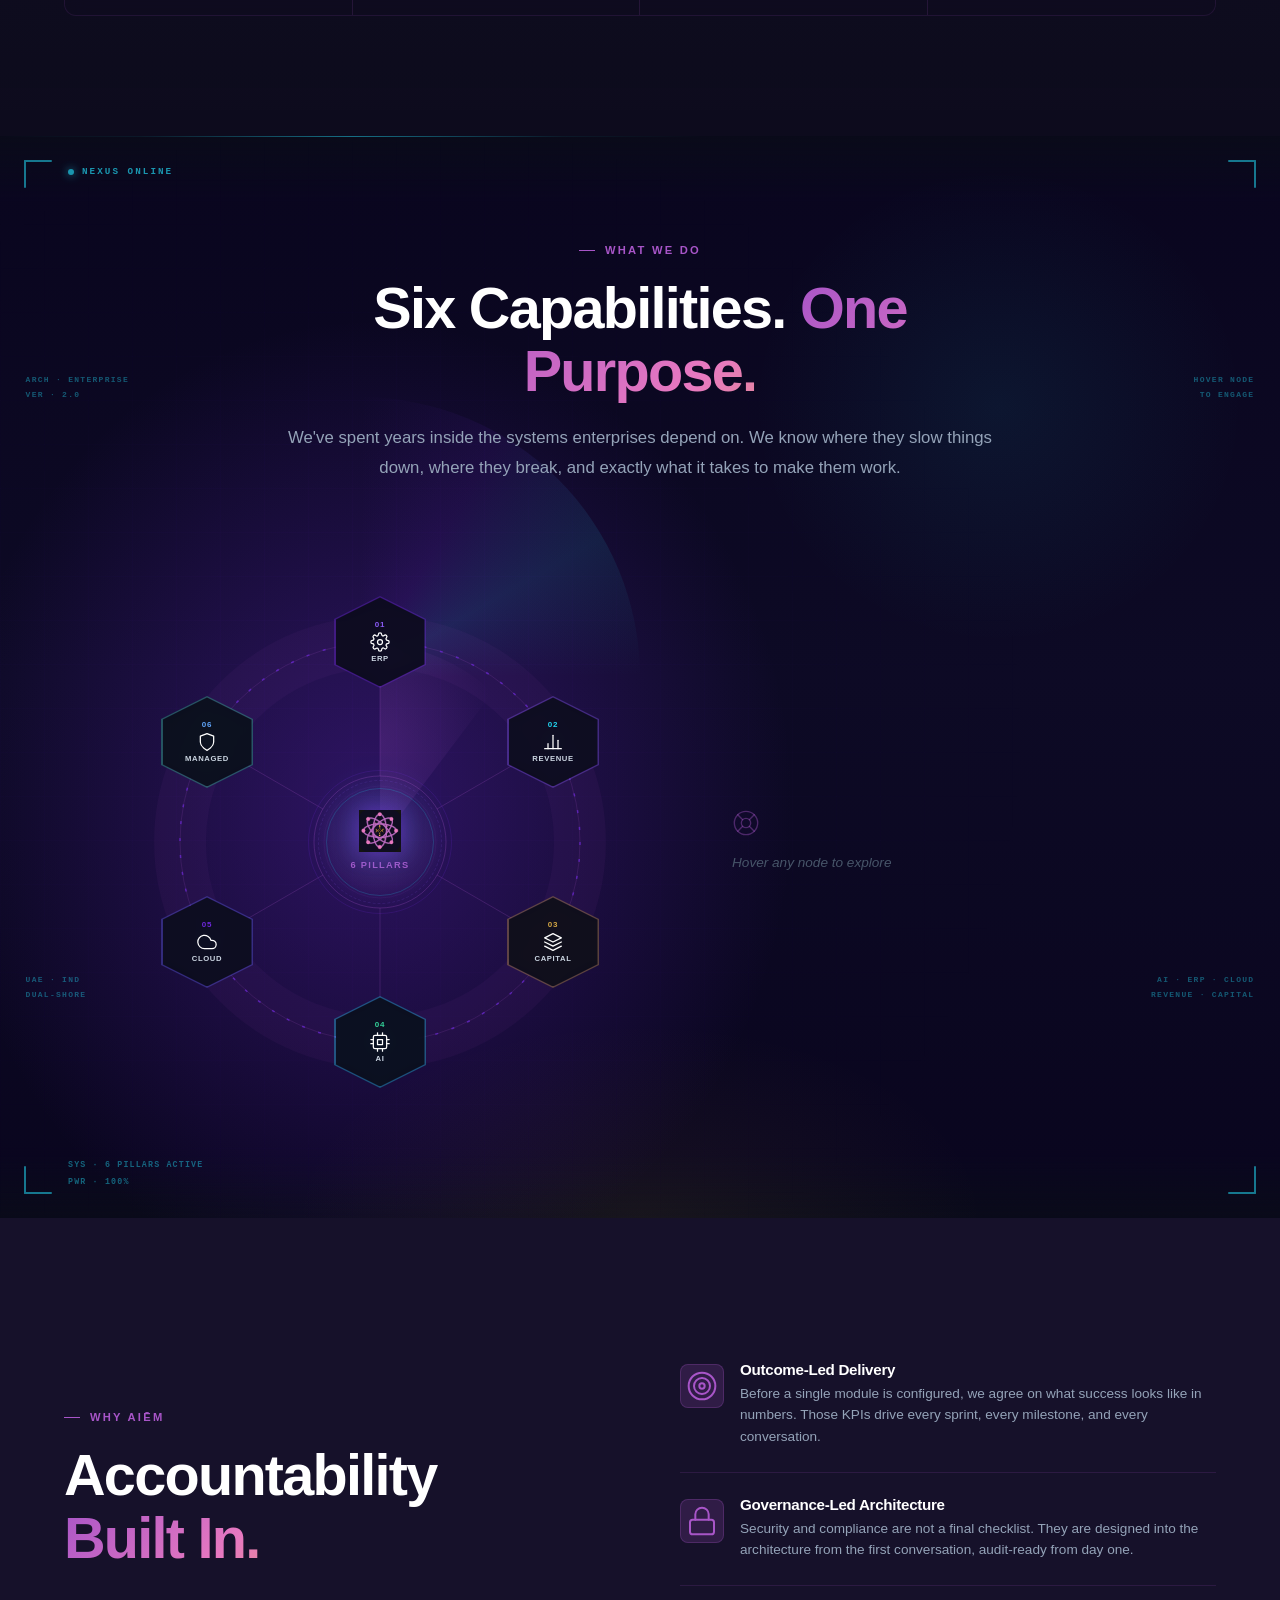
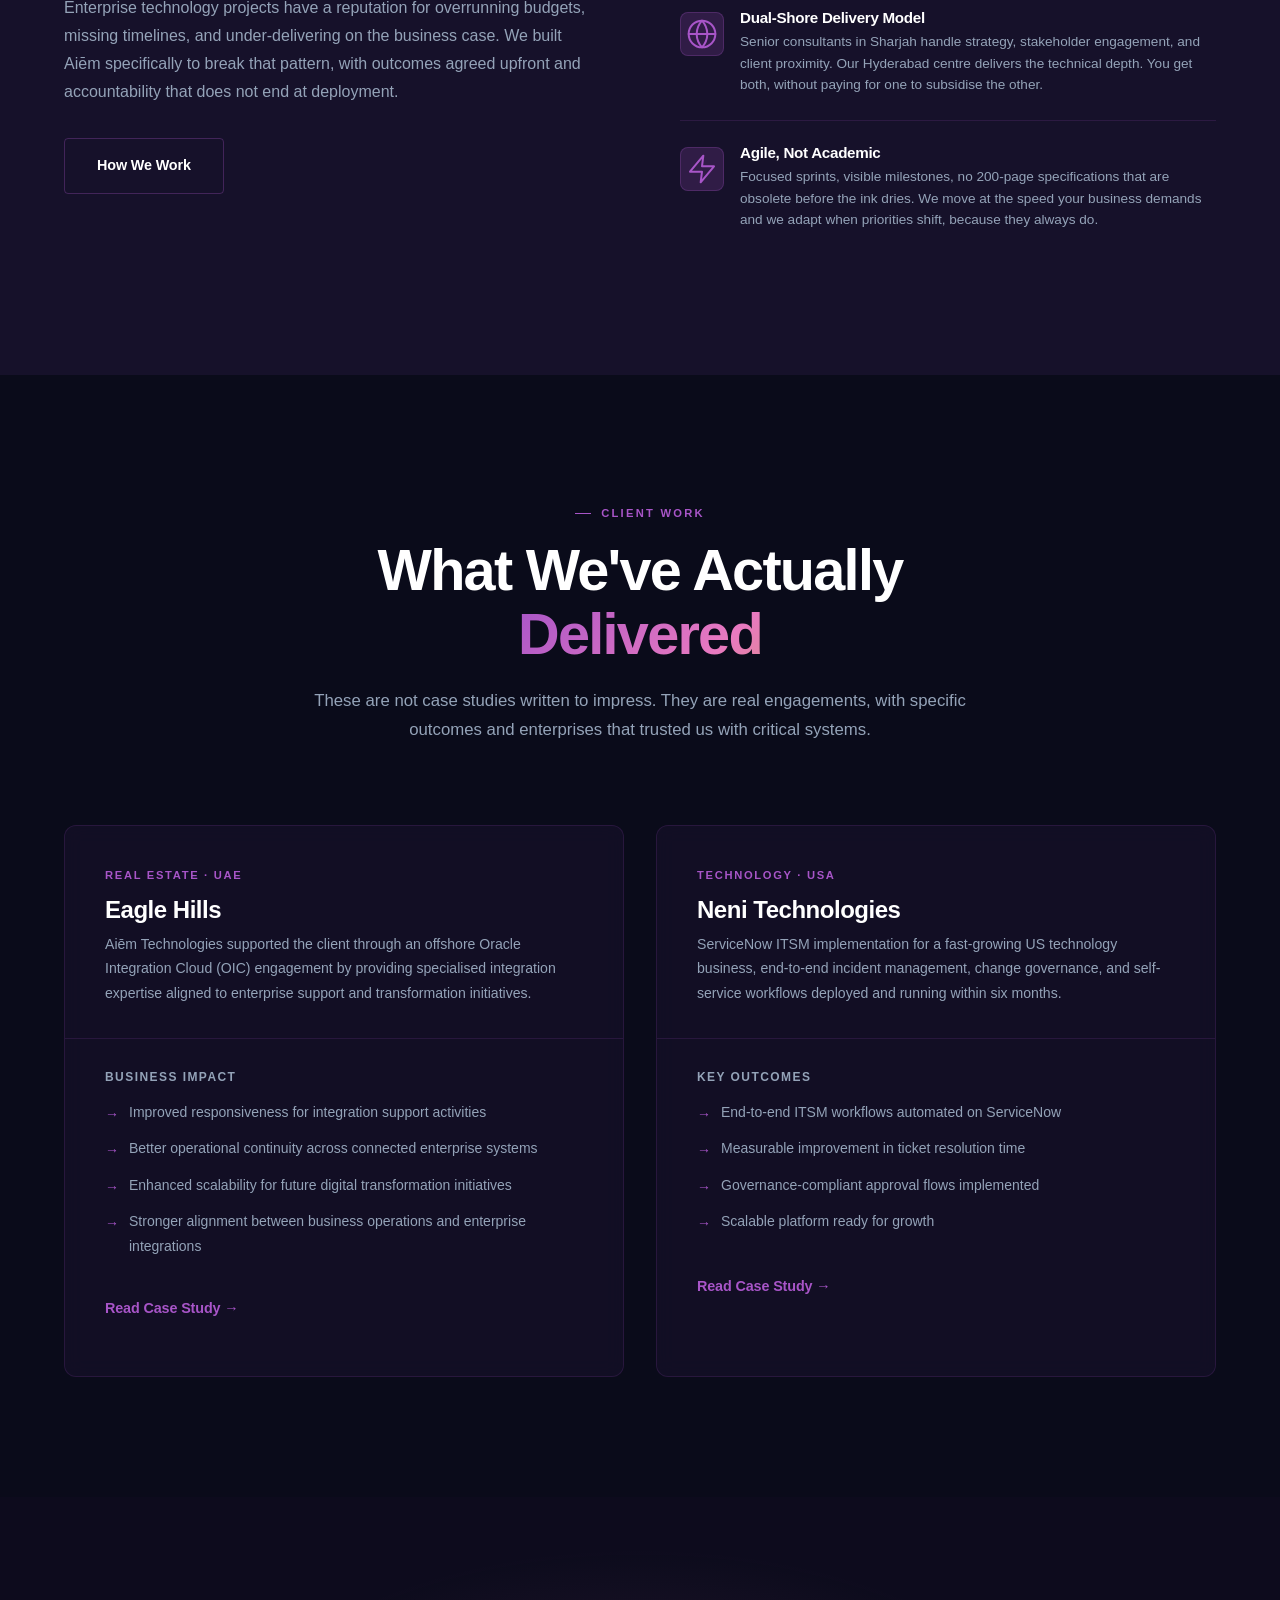
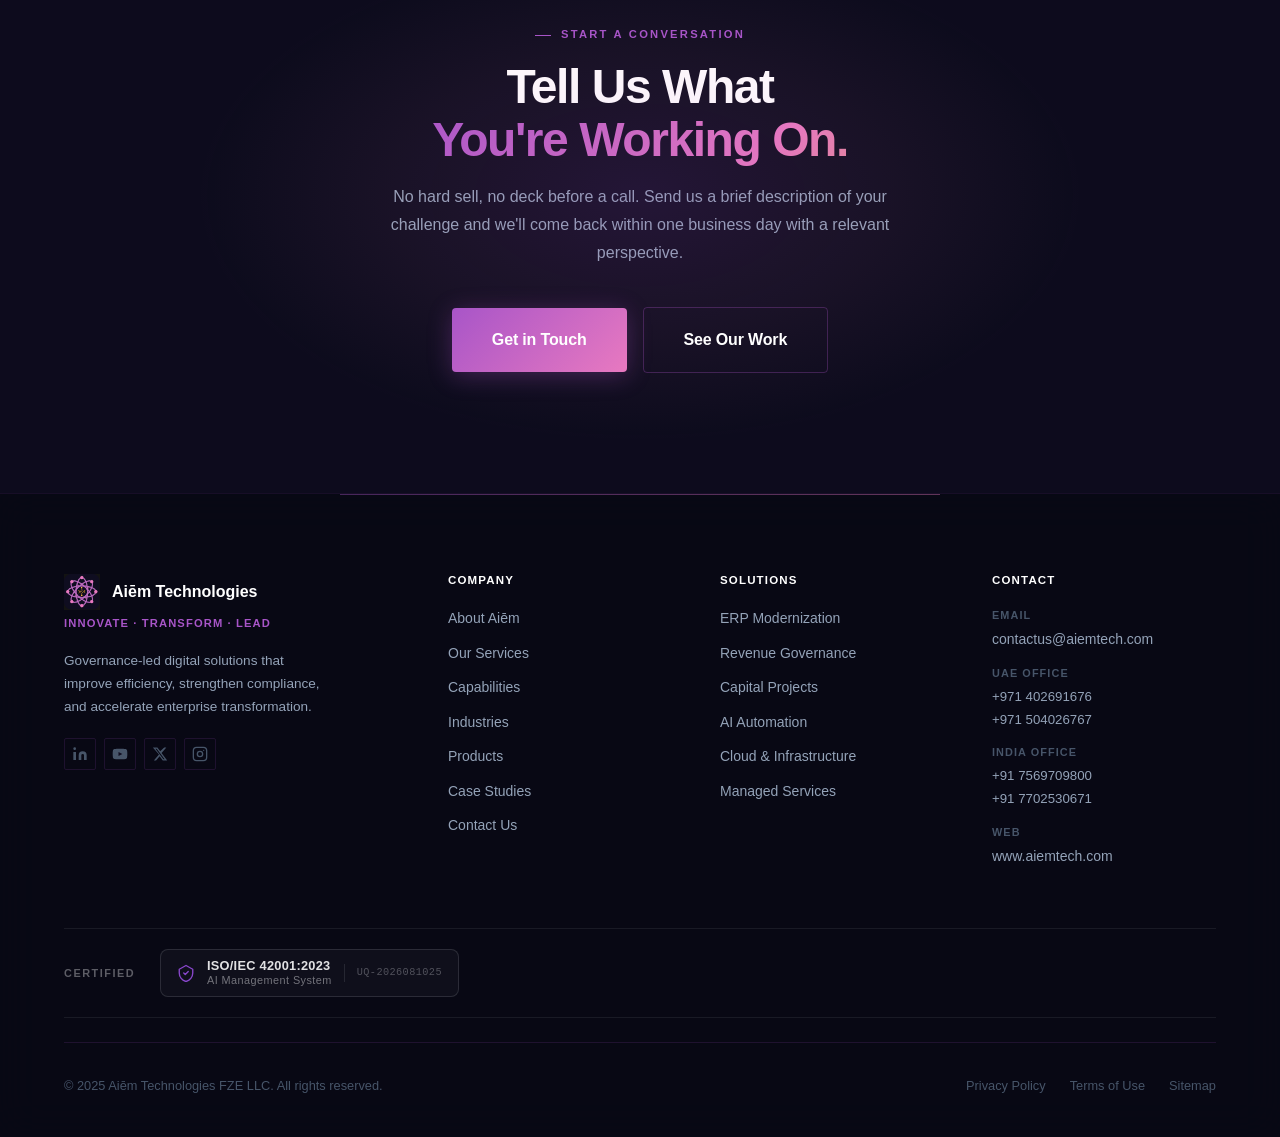
==== commit 6f648d33: "Add ISO/IEC 42001:2023 certification — hero pill + footer strip Cert: ISO/IEC 42001:2023 (AI Managem" ====
--- a/index.html
+++ b/index.html
@@ -86,6 +86,17 @@
               <a href="contact.html" class="btn btn-primary btn-lg">Start a Conversation</a>
               <a href="capabilities.html" class="btn btn-outline btn-lg">See Our Capabilities</a>
             </div>
+            <!-- ISO certification trust pill -->
+            <a href="https://www.ukcertifications.org.uk/verify" target="_blank" rel="noopener noreferrer"
+               class="hero-cert-pill" aria-label="Verify ISO/IEC 42001:2023 AI Management System certification">
+              <svg class="cert-pill-icon" width="14" height="14" viewBox="0 0 24 24" fill="none"
+                   stroke="currentColor" stroke-width="2" stroke-linecap="round" stroke-linejoin="round"
+                   aria-hidden="true">
+                <path d="M12 2L3 7v5c0 5.25 3.75 10.15 9 11.35C17.25 22.15 21 17.25 21 12V7L12 2z"/>
+                <polyline points="9 12 11 14 15 10"/>
+              </svg>
+              <span class="cert-pill-text">ISO/IEC 42001:2023 Certified &ensp;·&ensp; AI Management System</span>
+            </a>
           </div>
           <div class="hero-visual" aria-hidden="true">
             <img src="assets/img/logo.png" alt="" class="hero-logo-float" width="240" height="240">
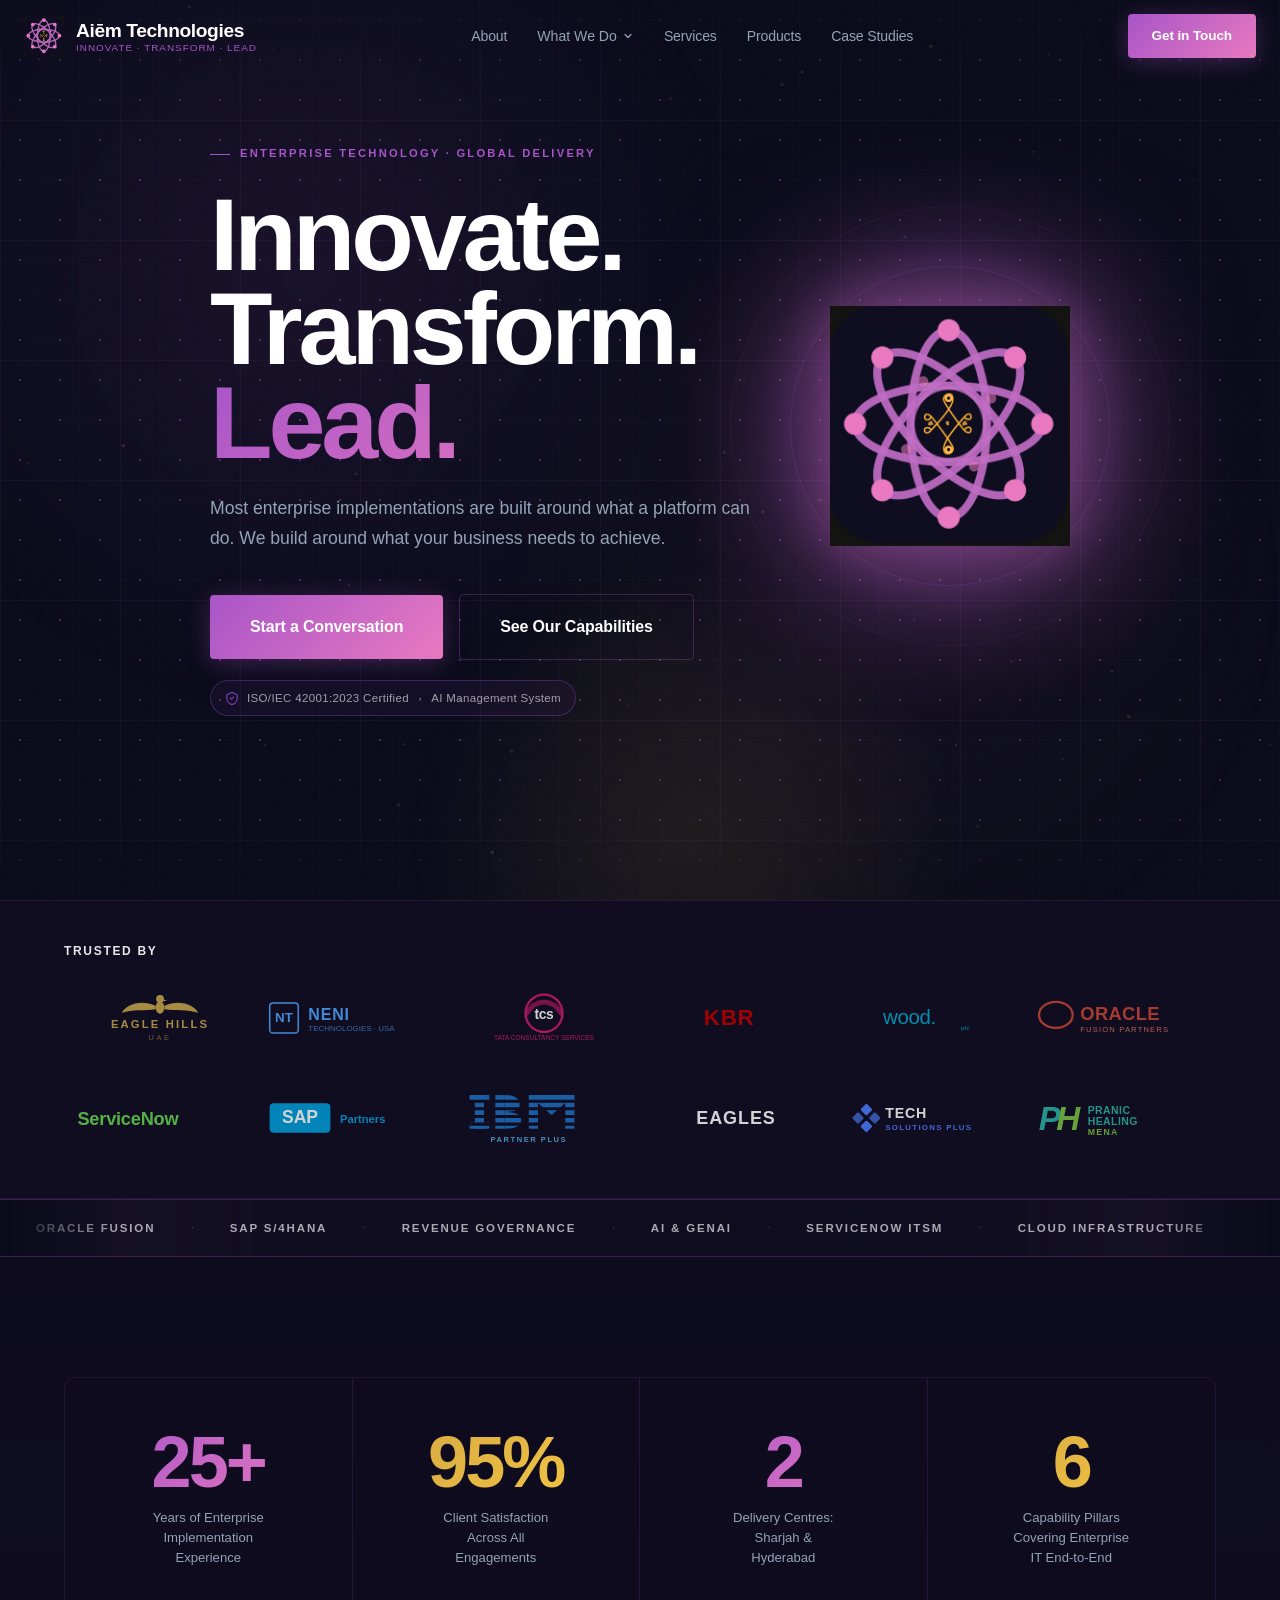
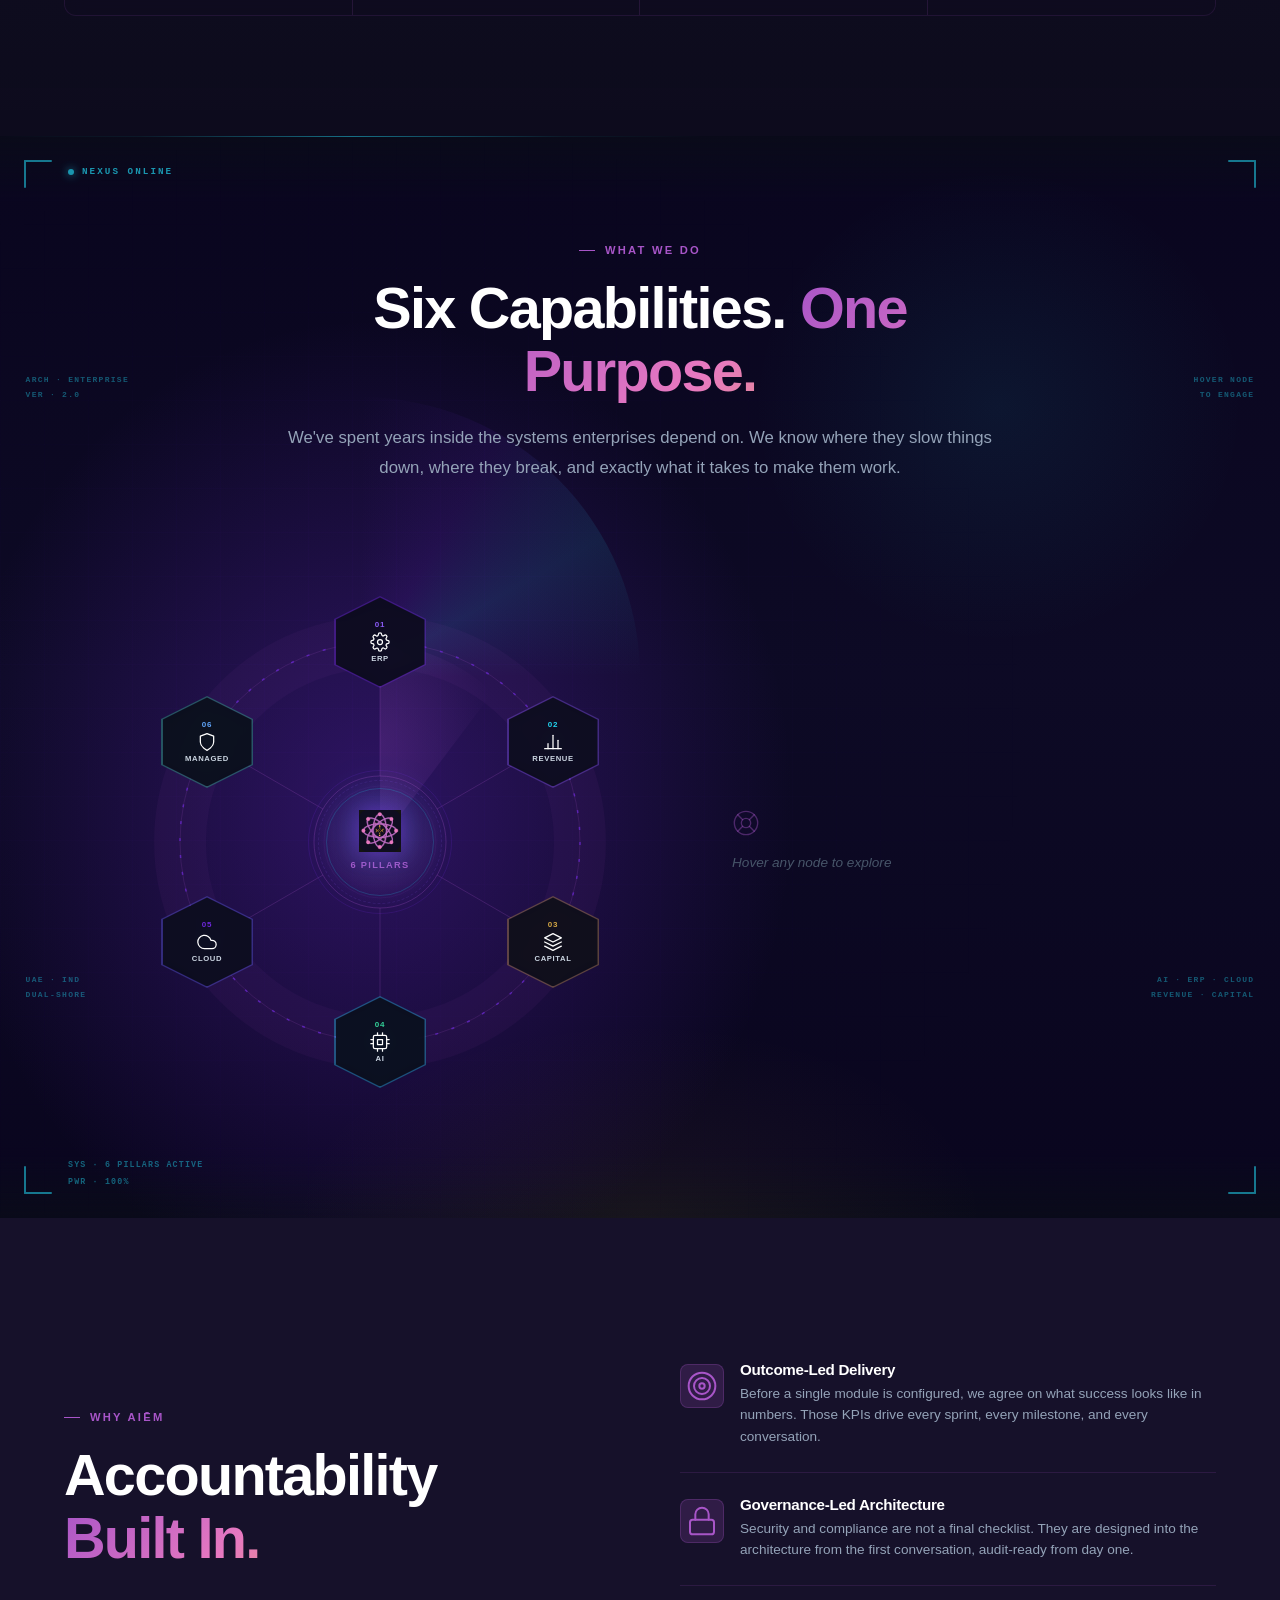
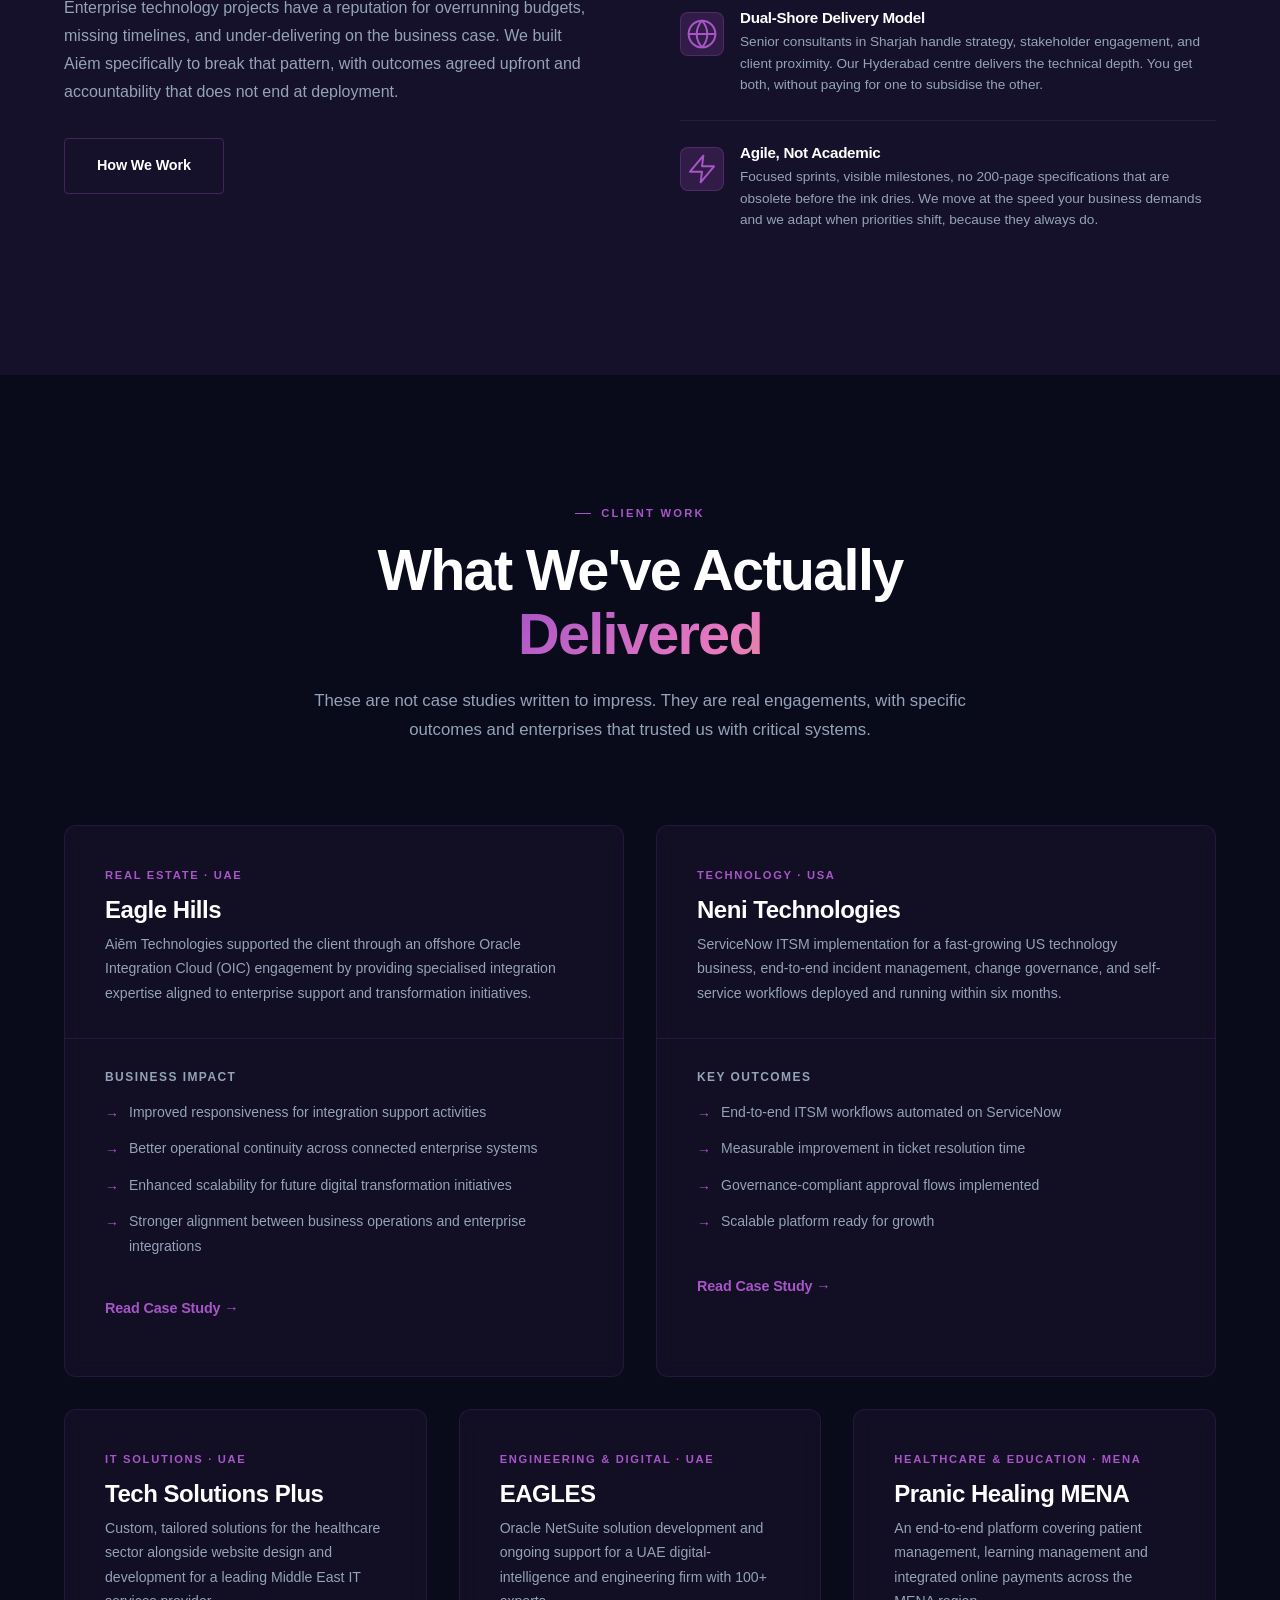
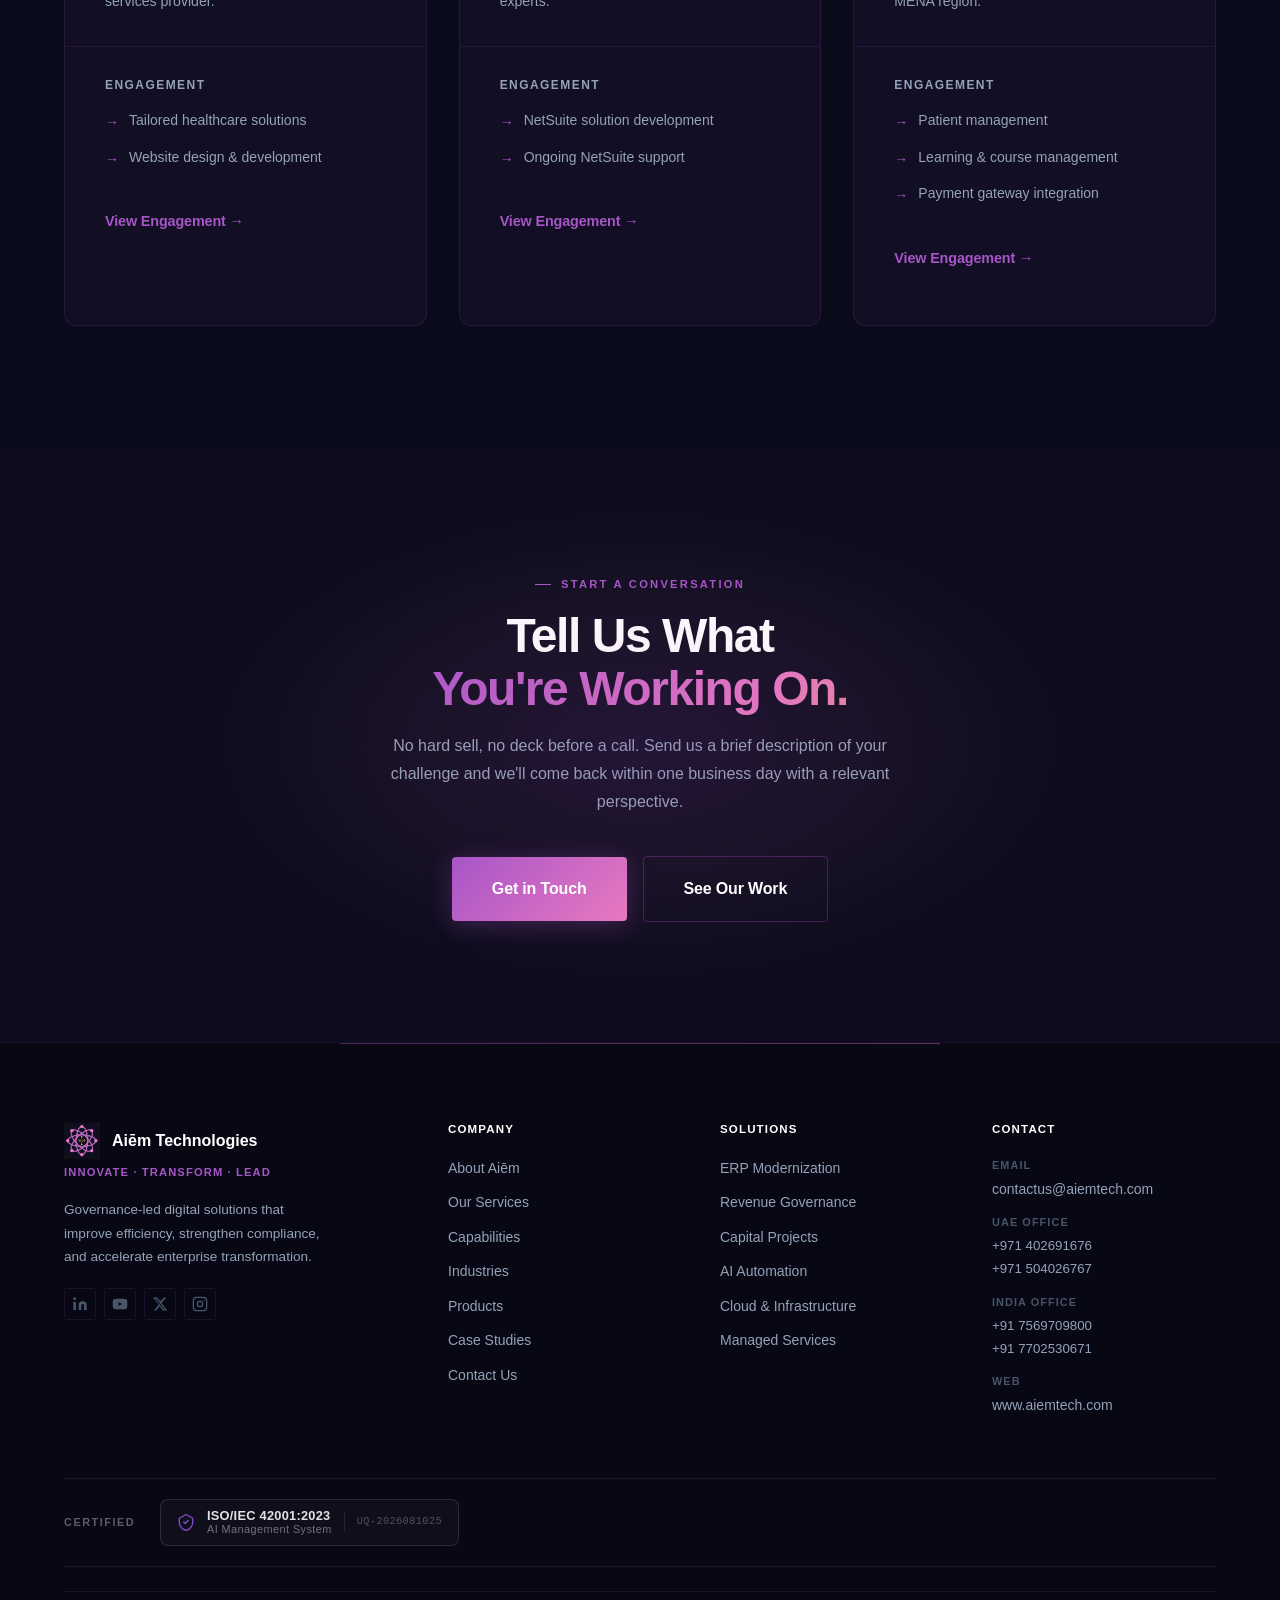
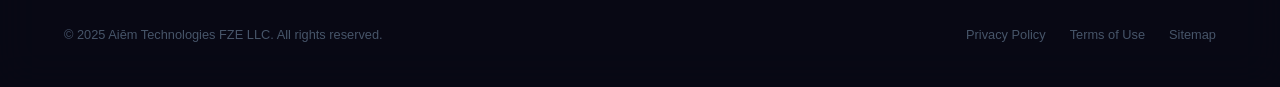
==== commit 3939abf4: "Add new clients: Tech Solutions Plus, EAGLES, Pranic Healing MENA - Trust bar: 3 new brand-colour SV" ====
--- a/index.html
+++ b/index.html
@@ -140,6 +140,15 @@
             <a class="trust-item" href="https://www.ibm.com/partnerplus" target="_blank" rel="noopener" aria-label="IBM Partner Plus">
               <img class="trust-logo" src="assets/img/logos/ibm.svg" alt="IBM Partner Plus">
             </a>
+            <a class="trust-item" href="https://www.eagles.ae/" target="_blank" rel="noopener" aria-label="EAGLES">
+              <img class="trust-logo" src="assets/img/logos/eagles.svg" alt="EAGLES">
+            </a>
+            <a class="trust-item" href="https://techsolutionsplus.ae/" target="_blank" rel="noopener" aria-label="Tech Solutions Plus">
+              <img class="trust-logo" src="assets/img/logos/techsolutionsplus.svg" alt="Tech Solutions Plus">
+            </a>
+            <a class="trust-item" href="https://pranichealingmena.com/" target="_blank" rel="noopener" aria-label="Pranic Healing MENA">
+              <img class="trust-logo" src="assets/img/logos/pranic-healing.svg" alt="Pranic Healing MENA">
+            </a>
           </div>
         </div>
       </div>
@@ -474,6 +483,63 @@
             </div>
           </div>
         </div>
+
+        <div class="grid-3 client-grid-more mt-32">
+          <div class="case-card reveal">
+            <div class="case-card-header">
+              <span class="case-category">IT Solutions · UAE</span>
+              <h3>Tech Solutions Plus</h3>
+              <p>Custom, tailored solutions for the healthcare sector alongside website design and development for a leading Middle East IT services provider.</p>
+            </div>
+            <div class="case-card-body">
+              <div class="case-outcomes">
+                <h4>Engagement</h4>
+                <ul>
+                  <li>Tailored healthcare solutions</li>
+                  <li>Website design &amp; development</li>
+                </ul>
+              </div>
+              <a href="case-studies.html#techsolutionsplus" class="btn btn-ghost mt-24">View Engagement →</a>
+            </div>
+          </div>
+
+          <div class="case-card reveal delay-1">
+            <div class="case-card-header">
+              <span class="case-category">Engineering &amp; Digital · UAE</span>
+              <h3>EAGLES</h3>
+              <p>Oracle NetSuite solution development and ongoing support for a UAE digital-intelligence and engineering firm with 100+ experts.</p>
+            </div>
+            <div class="case-card-body">
+              <div class="case-outcomes">
+                <h4>Engagement</h4>
+                <ul>
+                  <li>NetSuite solution development</li>
+                  <li>Ongoing NetSuite support</li>
+                </ul>
+              </div>
+              <a href="case-studies.html#eagles" class="btn btn-ghost mt-24">View Engagement →</a>
+            </div>
+          </div>
+
+          <div class="case-card reveal delay-2">
+            <div class="case-card-header">
+              <span class="case-category">Healthcare &amp; Education · MENA</span>
+              <h3>Pranic Healing MENA</h3>
+              <p>An end-to-end platform covering patient management, learning management and integrated online payments across the MENA region.</p>
+            </div>
+            <div class="case-card-body">
+              <div class="case-outcomes">
+                <h4>Engagement</h4>
+                <ul>
+                  <li>Patient management</li>
+                  <li>Learning &amp; course management</li>
+                  <li>Payment gateway integration</li>
+                </ul>
+              </div>
+              <a href="case-studies.html#pranic-healing" class="btn btn-ghost mt-24">View Engagement →</a>
+            </div>
+          </div>
+        </div>
       </div>
     </section>
 
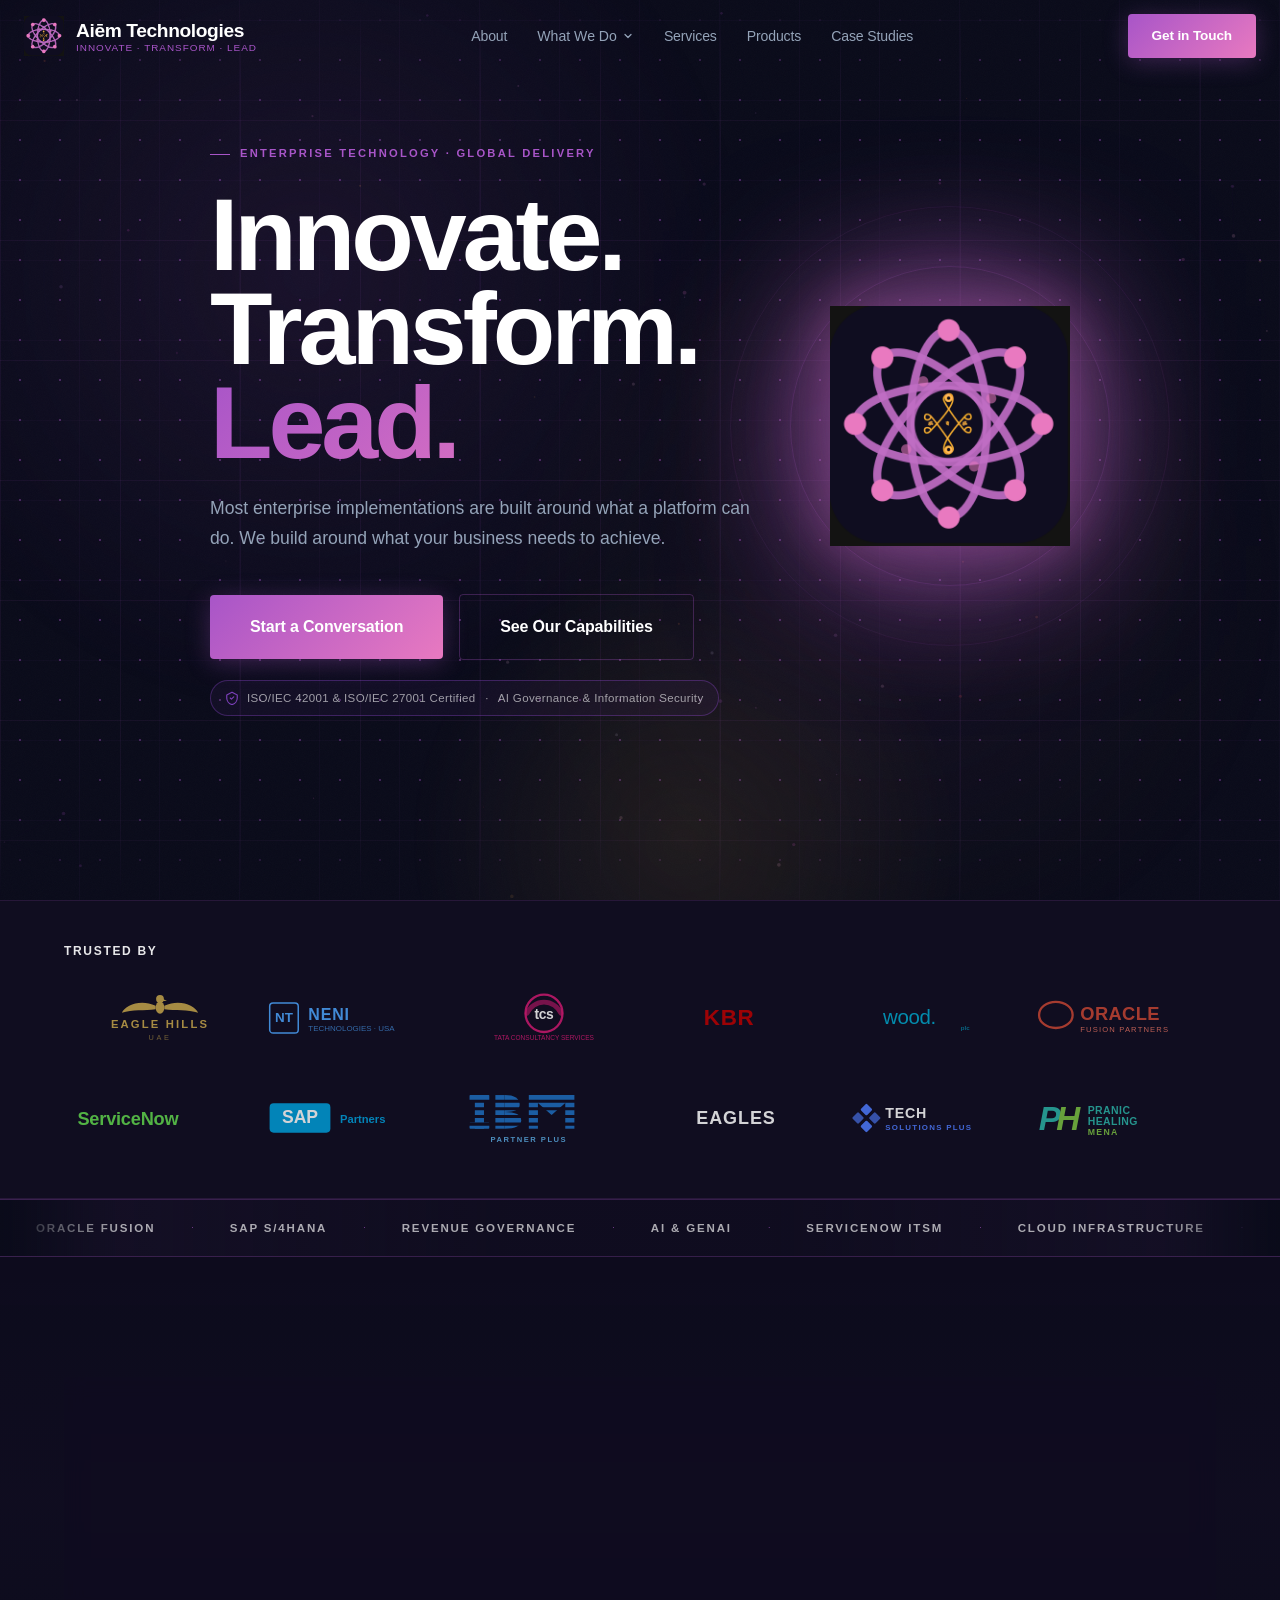
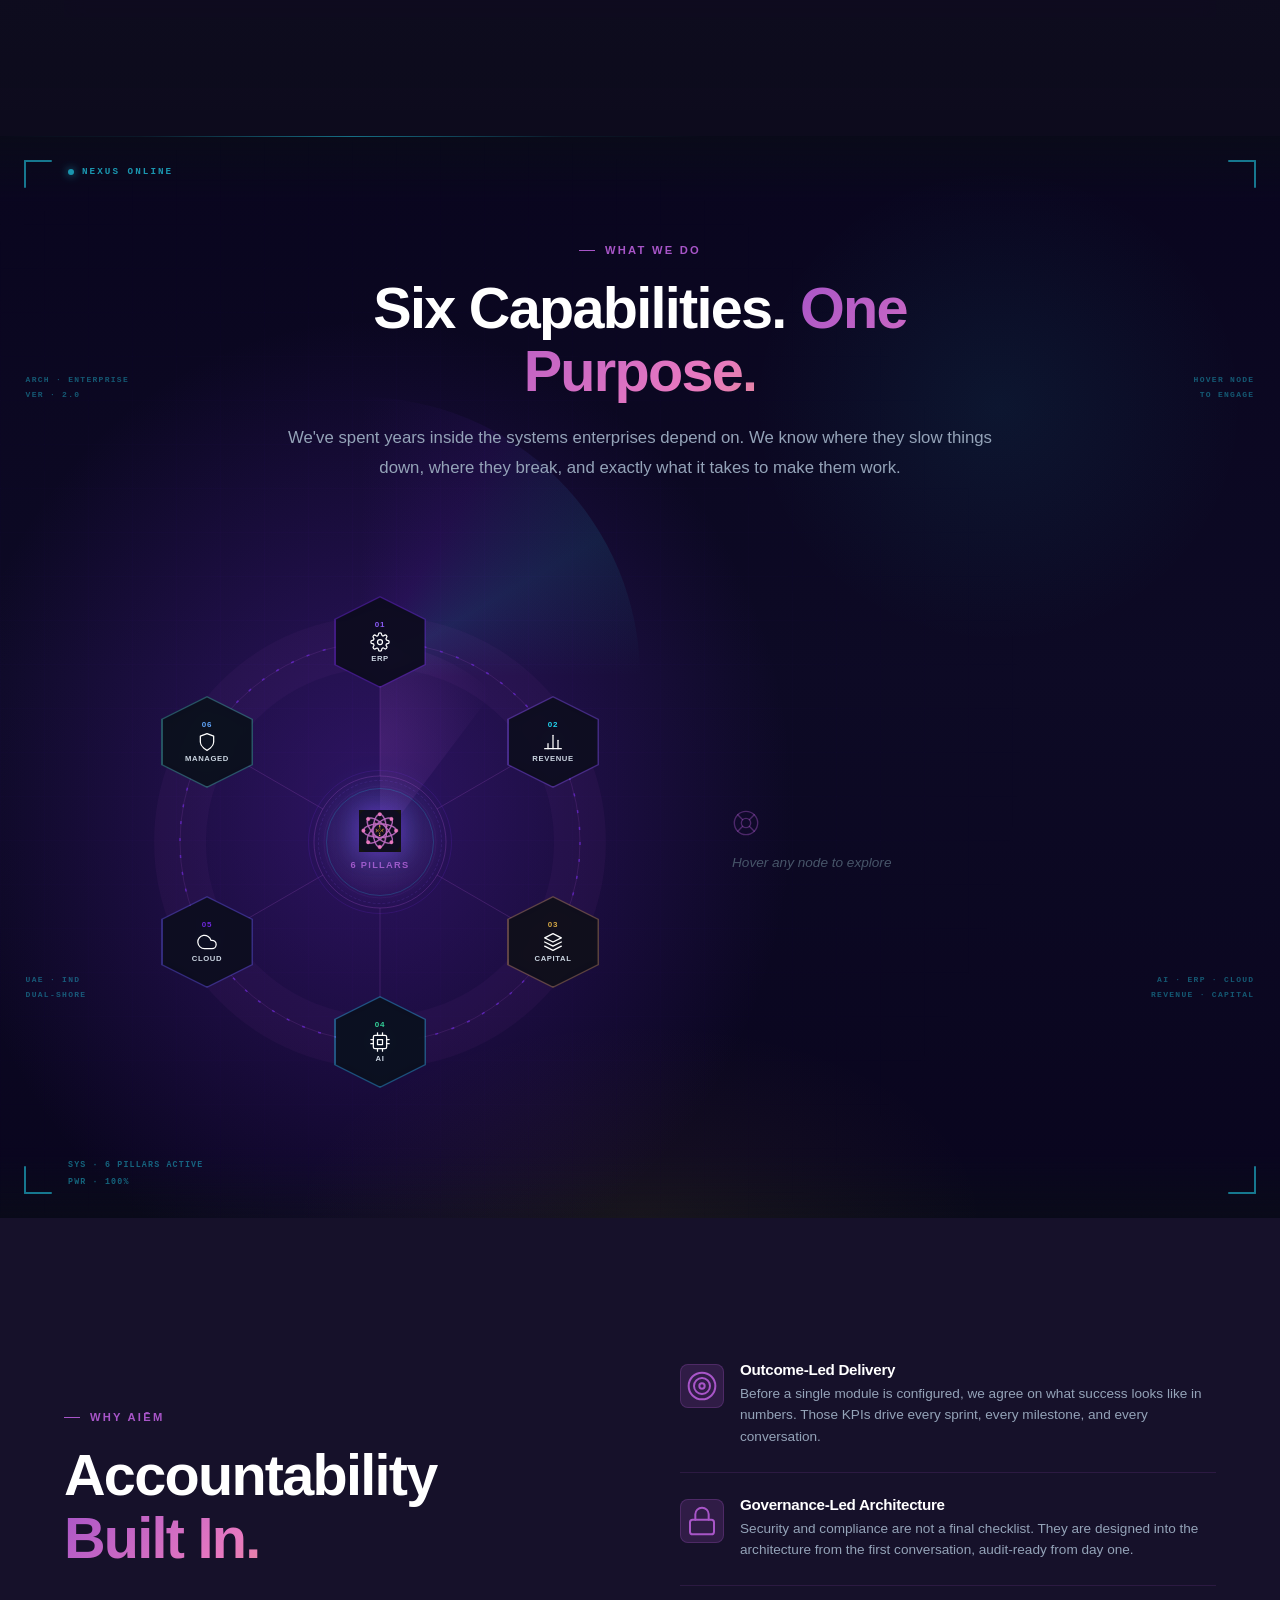
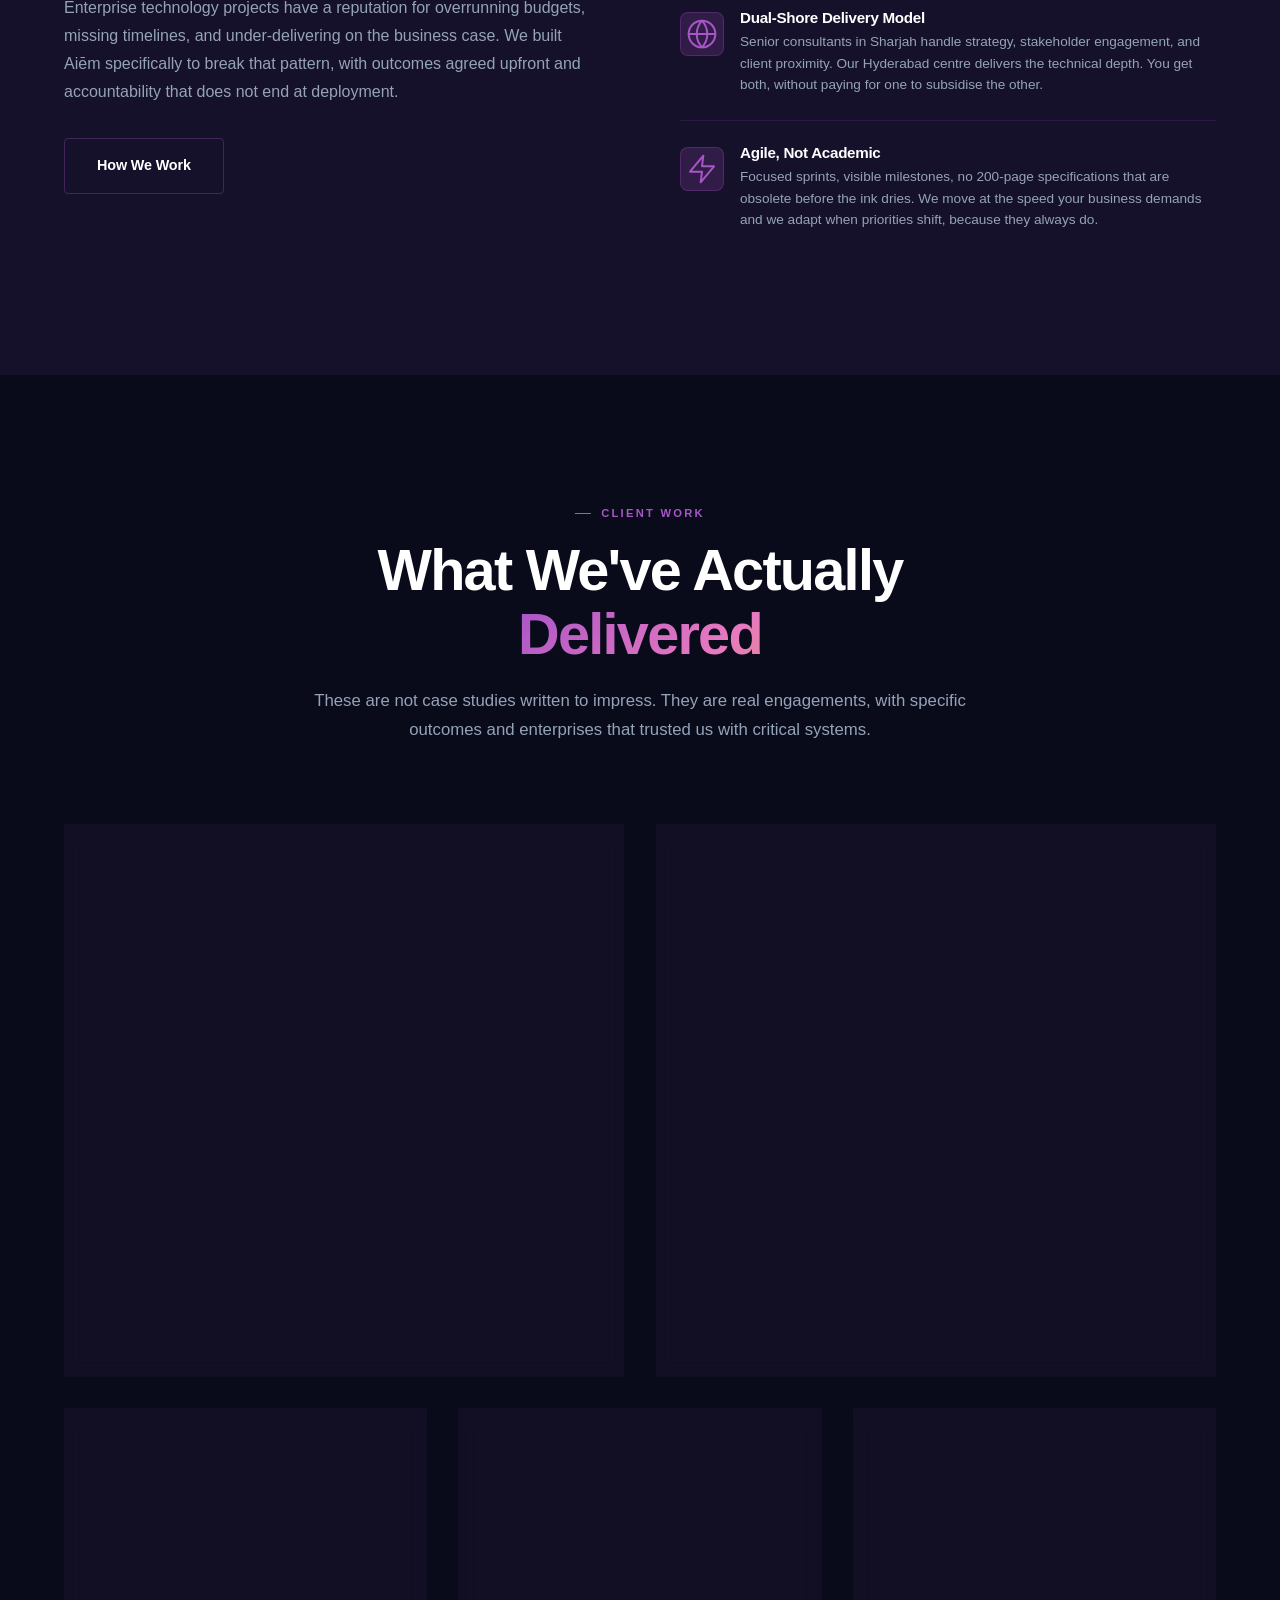
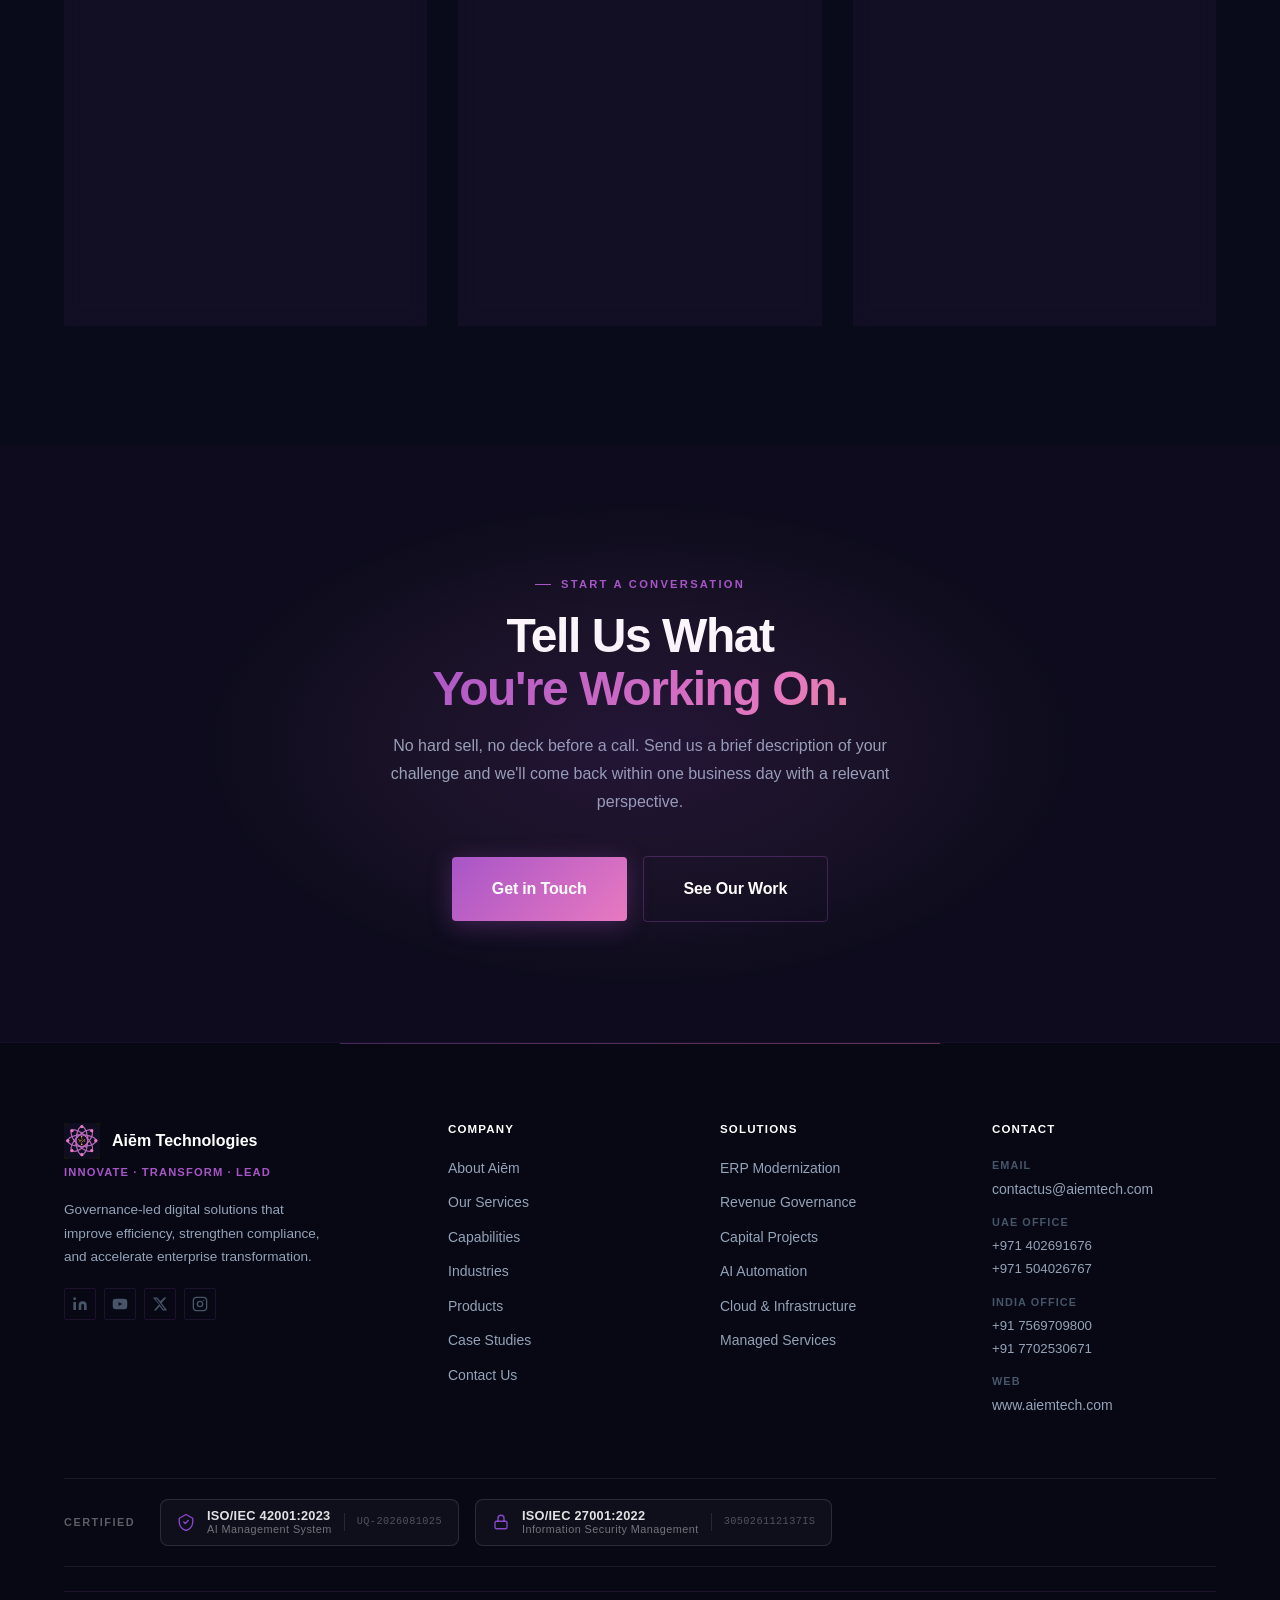
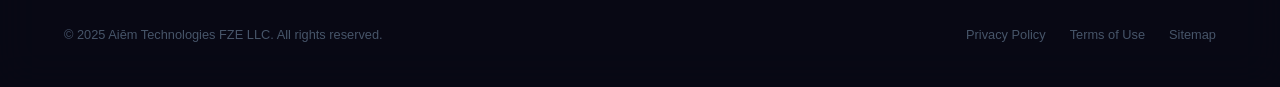
==== commit d75f7f6d: "Add ISO/IEC 27001:2022 certification - Footer: second cert badge (ISO/IEC 27001:2022, Information Se" ====
--- a/index.html
+++ b/index.html
@@ -87,15 +87,15 @@
               <a href="capabilities.html" class="btn btn-outline btn-lg">See Our Capabilities</a>
             </div>
             <!-- ISO certification trust pill -->
-            <a href="https://www.ukcertifications.org.uk/verify" target="_blank" rel="noopener noreferrer"
-               class="hero-cert-pill" aria-label="Verify ISO/IEC 42001:2023 AI Management System certification">
+            <a href="#certifications"
+               class="hero-cert-pill" aria-label="View our ISO/IEC 42001:2023 and ISO/IEC 27001:2022 certifications">
               <svg class="cert-pill-icon" width="14" height="14" viewBox="0 0 24 24" fill="none"
                    stroke="currentColor" stroke-width="2" stroke-linecap="round" stroke-linejoin="round"
                    aria-hidden="true">
                 <path d="M12 2L3 7v5c0 5.25 3.75 10.15 9 11.35C17.25 22.15 21 17.25 21 12V7L12 2z"/>
                 <polyline points="9 12 11 14 15 10"/>
               </svg>
-              <span class="cert-pill-text">ISO/IEC 42001:2023 Certified &ensp;·&ensp; AI Management System</span>
+              <span class="cert-pill-text">ISO/IEC 42001 &amp; ISO/IEC 27001 Certified &ensp;·&ensp; AI Governance &amp; Information Security</span>
             </a>
           </div>
           <div class="hero-visual" aria-hidden="true">
